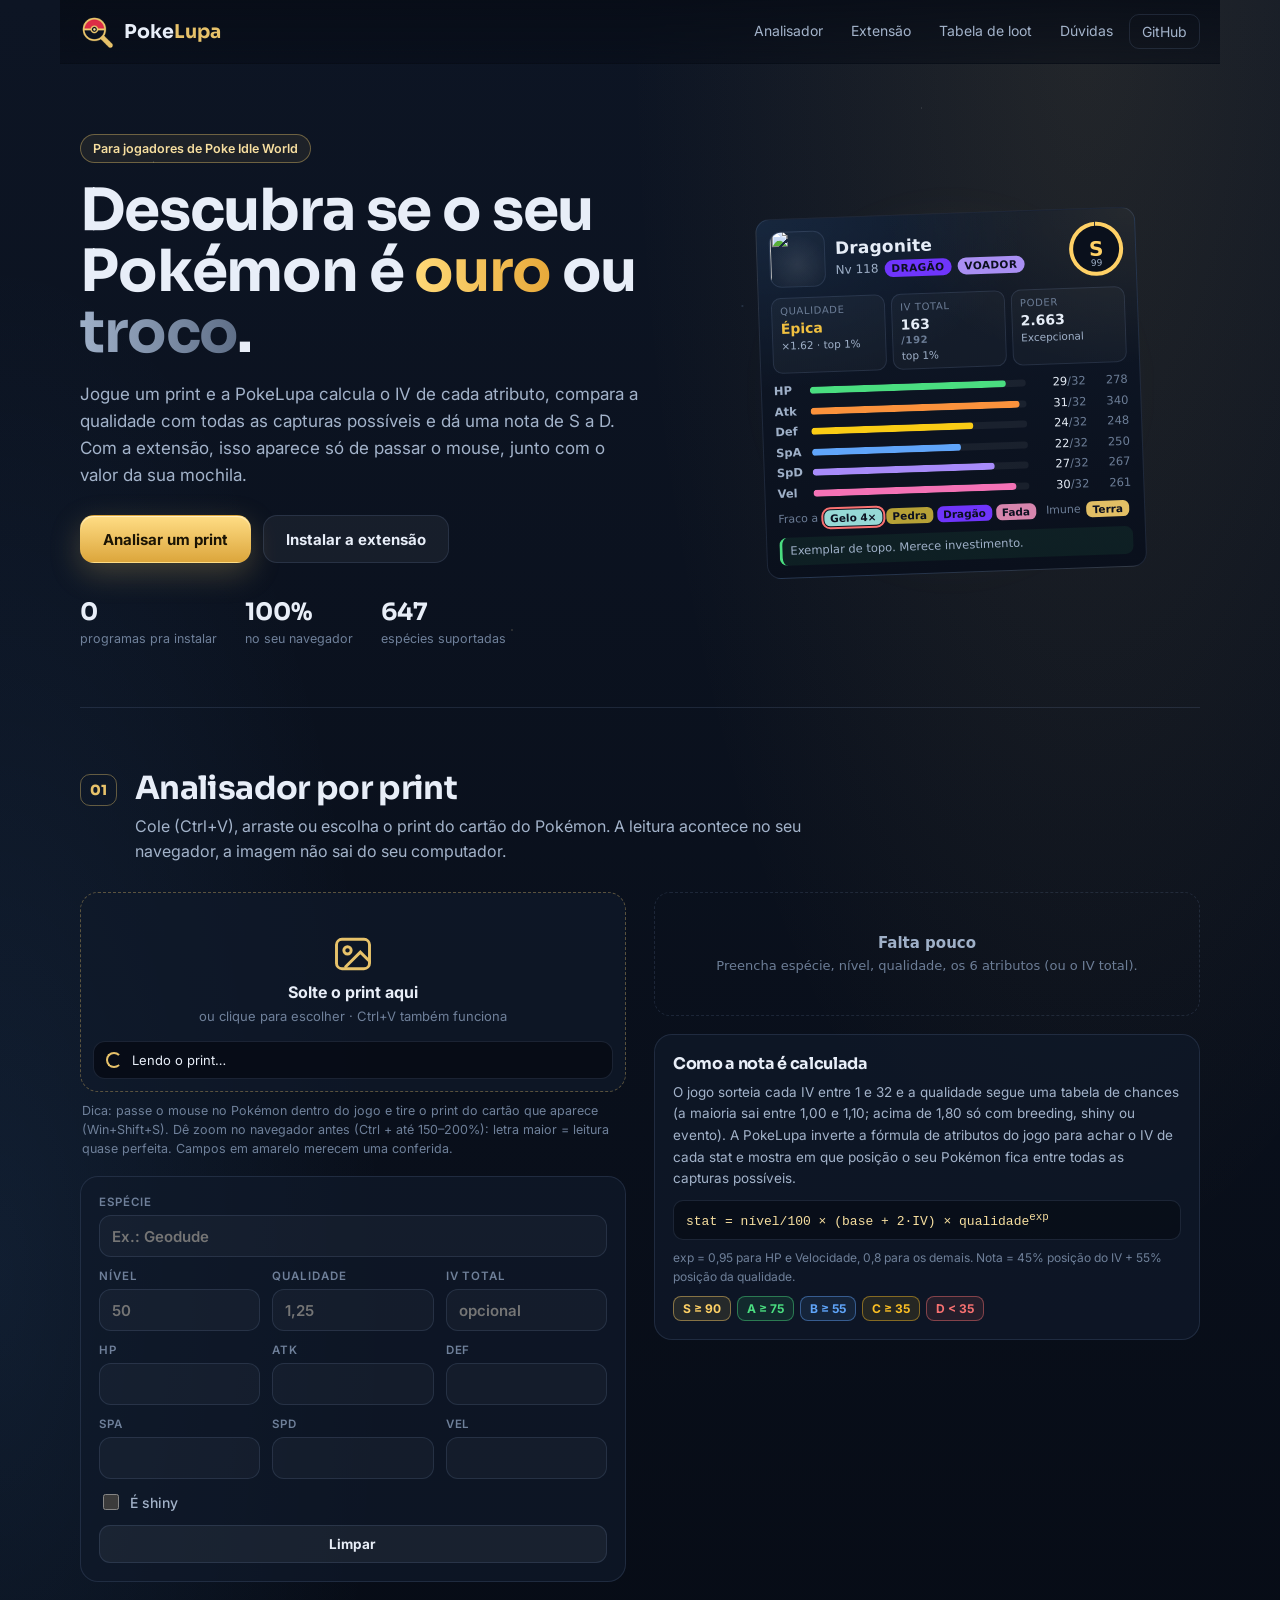
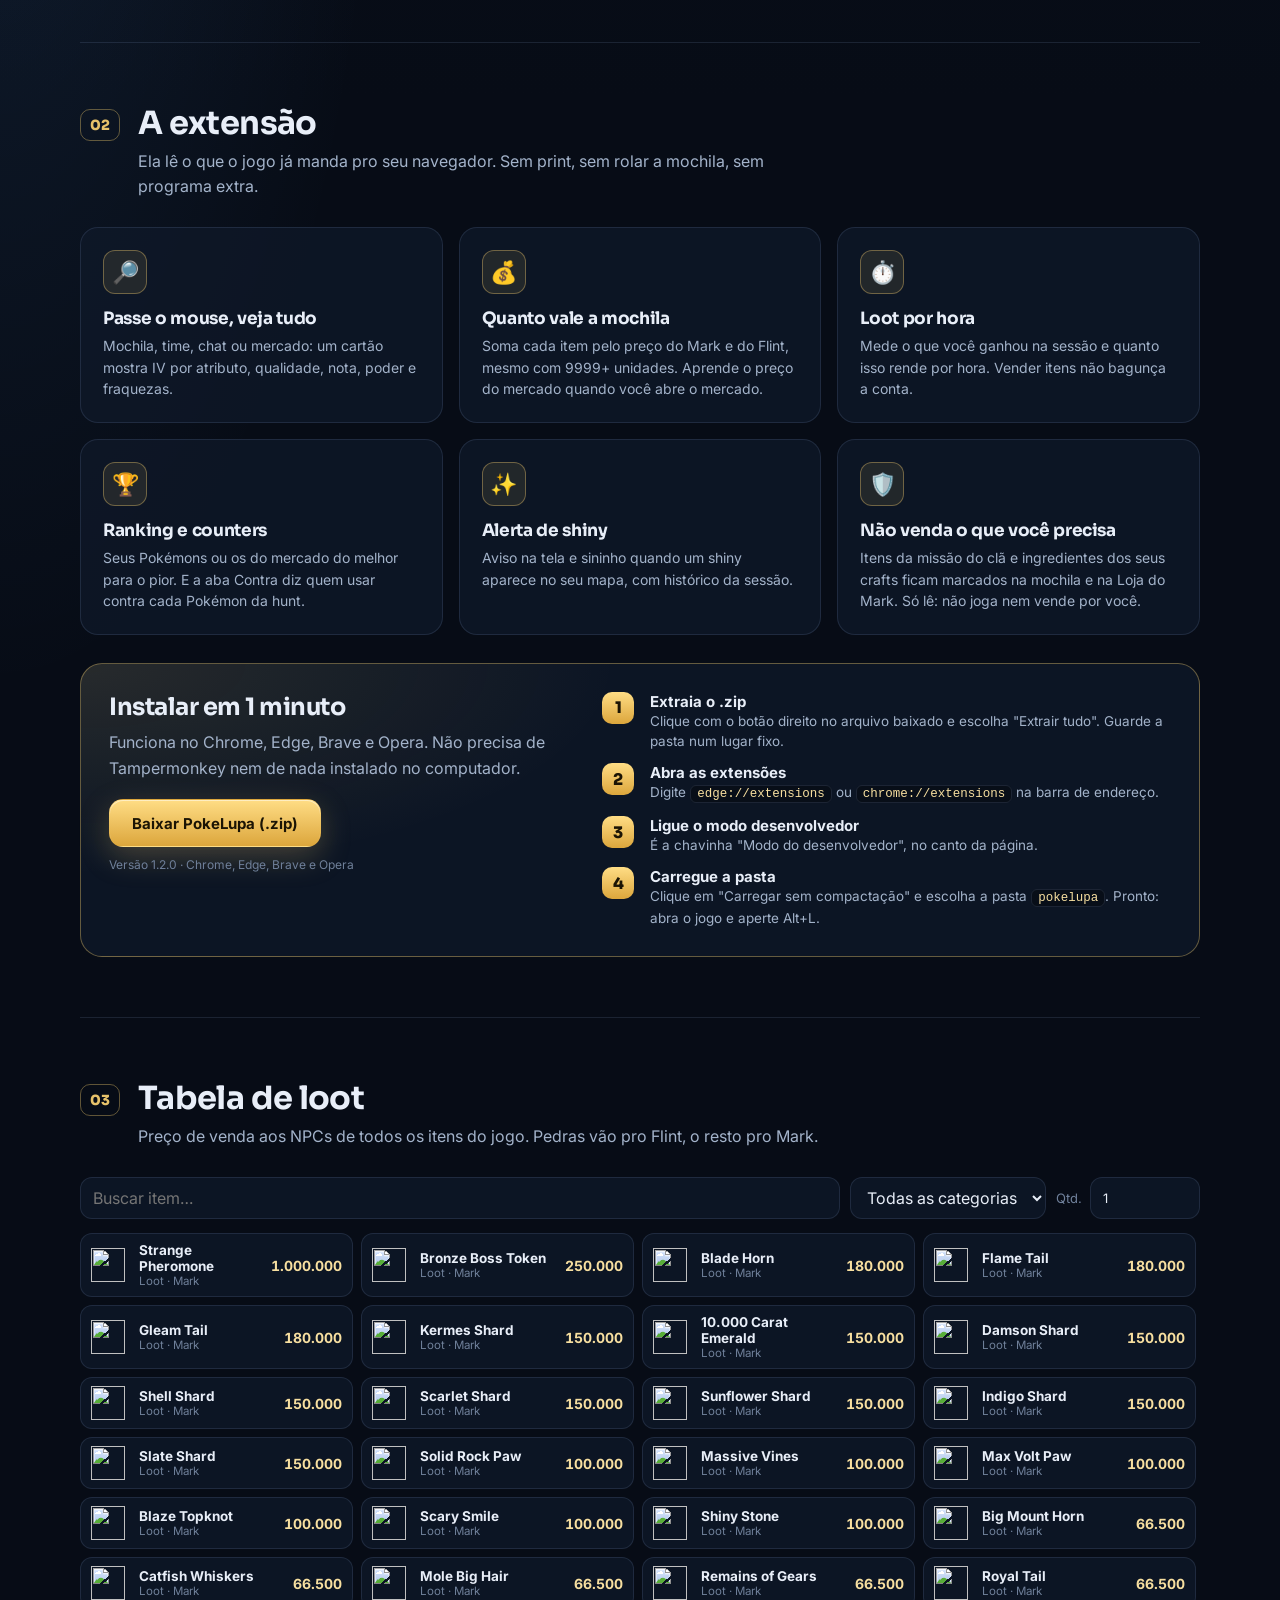
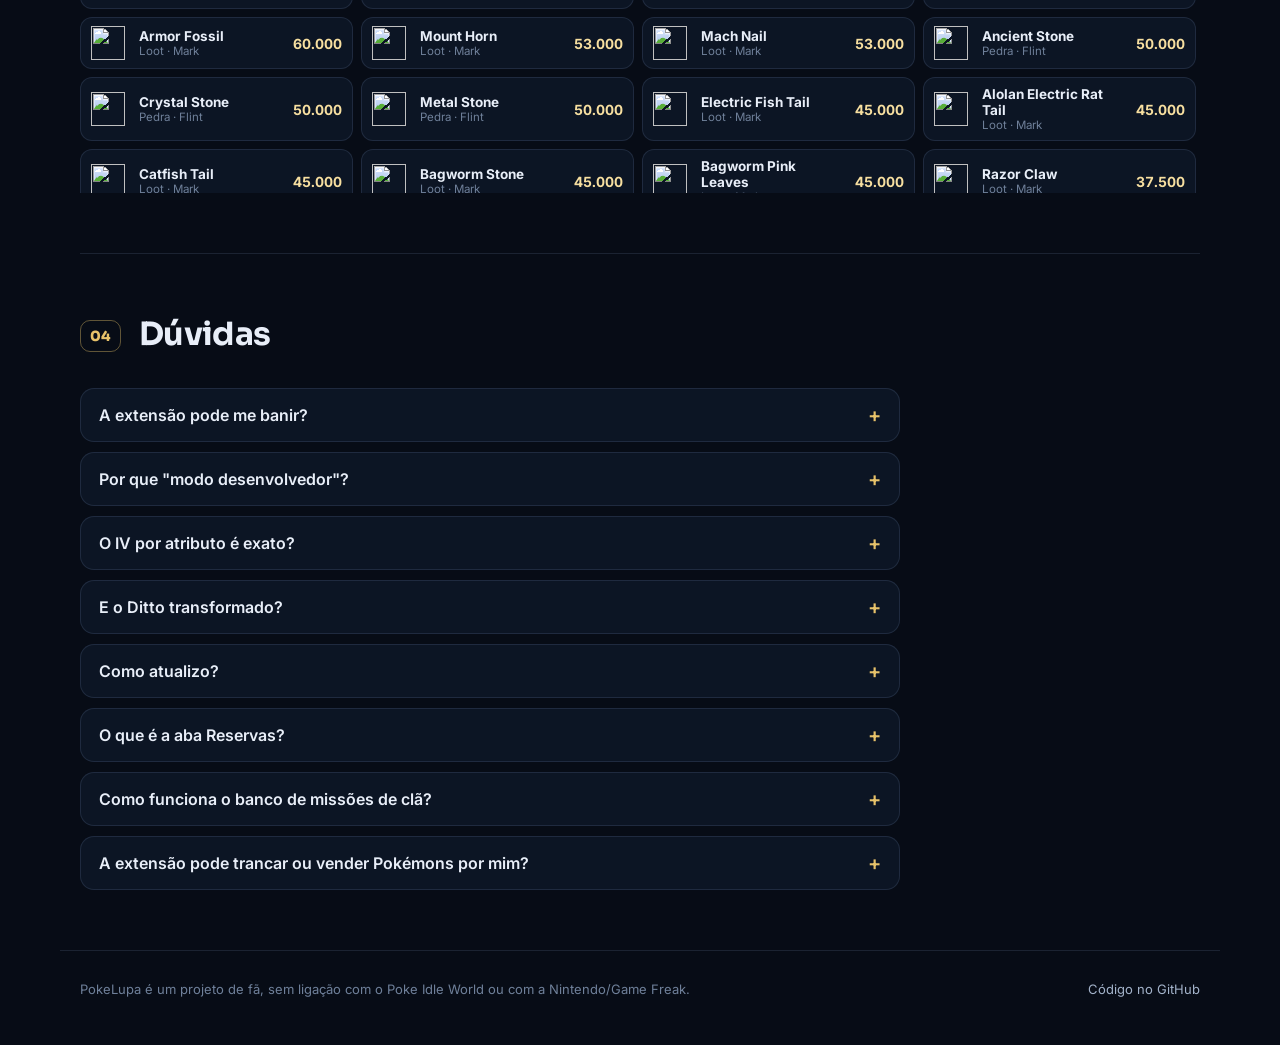
==== index.html @ 34082224 "Aba Contra, ranking com mercado, bloqueio de venda e banco colaborativo de missões de clã Co-Authore" ====
<!doctype html>
<html lang="pt-BR">
<head>
  <meta charset="utf-8">
  <meta name="viewport" content="width=device-width, initial-scale=1">
  <title>PokeLupa — Analisador de IV para Poke Idle World</title>
  <meta name="description" content="Jogue o print do seu Pokémon e descubra IV por atributo, qualidade e nota. Extensão gratuita para ver tudo passando o mouse e saber quanto vale sua mochila.">
  <meta name="theme-color" content="#0a101c">
  <link rel="icon" href="extensao/icones/icone32.png">
  <link rel="preconnect" href="https://fonts.googleapis.com">
  <link rel="preconnect" href="https://fonts.gstatic.com" crossorigin>
  <link href="https://fonts.googleapis.com/css2?family=Sora:wght@500;600;700;800&family=Inter:wght@400;500;600;700&display=swap" rel="stylesheet">
  <link rel="stylesheet" href="site/estilo.css">
</head>
<body>
  <div class="fundo-estrelas" aria-hidden="true"></div>

  <header class="topo">
    <a class="marca" href="#inicio">
      <img src="extensao/icones/icone48.png" alt="">
      <span>Poke<b>Lupa</b></span>
    </a>
    <nav>
      <a href="#analisador">Analisador</a>
      <a href="#extensao">Extensão</a>
      <a href="#loot">Tabela de loot</a>
      <a href="#duvidas">Dúvidas</a>
      <a class="github" data-link="repositorio" href="#" target="_blank" rel="noopener">GitHub</a>
    </nav>
  </header>

  <main id="inicio">
    <section class="heroi">
      <div class="heroi-texto">
        <span class="selinho">Para jogadores de Poke Idle World</span>
        <h1>Descubra se o seu Pokémon é <em>ouro</em> ou <em class="frio">troco</em>.</h1>
        <p>Jogue um print e a PokeLupa calcula o IV de cada atributo, compara a qualidade com todas as capturas possíveis e dá uma nota de S a D. Com a extensão, isso aparece só de passar o mouse, junto com o valor da sua mochila.</p>
        <div class="heroi-botoes">
          <a class="botao ouro" href="#analisador">Analisar um print</a>
          <a class="botao vidro" href="#extensao">Instalar a extensão</a>
        </div>
        <ul class="heroi-numeros">
          <li><b>0</b><span>programas pra instalar</span></li>
          <li><b>100%</b><span>no seu navegador</span></li>
          <li><b>647</b><span>espécies suportadas</span></li>
        </ul>
      </div>
      <div class="heroi-cartao">
        <div class="brilho-cartao" aria-hidden="true"></div>
        <div id="cartaoExemplo" class="hospede-cartao"></div>
      </div>
    </section>

    <section id="analisador" class="bloco">
      <div class="bloco-titulo">
        <span class="numero">01</span>
        <div>
          <h2>Analisador por print</h2>
          <p>Cole (Ctrl+V), arraste ou escolha o print do cartão do Pokémon. A leitura acontece no seu navegador, a imagem não sai do seu computador.</p>
        </div>
      </div>

      <div class="analisador">
        <div class="coluna">
          <label class="soltar" id="areaSoltar" tabindex="0">
            <input type="file" id="arquivoPrint" accept="image/*" hidden>
            <div class="soltar-vazio" id="soltarVazio">
              <svg viewBox="0 0 24 24" fill="none" stroke="currentColor" stroke-width="1.6" stroke-linecap="round"><rect x="3" y="4" width="18" height="16" rx="3"/><circle cx="9" cy="10" r="2"/><path d="m21 16-5-5-8 8"/></svg>
              <b>Solte o print aqui</b>
              <span>ou clique para escolher · Ctrl+V também funciona</span>
            </div>
            <img id="previaPrint" alt="" hidden>
            <div class="leitura" id="leitura" hidden><i></i><span>Lendo o print…</span></div>
          </label>
          <p class="dica-print">Dica: passe o mouse no Pokémon dentro do jogo e tire o print do cartão que aparece (Win+Shift+S). Dê zoom no navegador antes (Ctrl + até 150–200%): letra maior = leitura quase perfeita. Campos em amarelo merecem uma conferida.</p>

          <form class="formulario" id="formulario" autocomplete="off">
            <label class="largo">Espécie
              <input list="listaEspecies" name="especie" placeholder="Ex.: Geodude">
              <datalist id="listaEspecies"></datalist>
            </label>
            <label>Nível<input type="number" name="nivel" min="1" placeholder="50"></label>
            <label>Qualidade<input type="text" inputmode="decimal" name="qualidade" placeholder="1,25"></label>
            <label>IV total<input type="number" name="ivTotal" min="6" max="192" placeholder="opcional"></label>
            <label>HP<input type="number" name="hp" min="1"></label>
            <label>Atk<input type="number" name="atk" min="1"></label>
            <label>Def<input type="number" name="def" min="1"></label>
            <label>SpA<input type="number" name="spAtk" min="1"></label>
            <label>SpD<input type="number" name="spDef" min="1"></label>
            <label>Vel<input type="number" name="speed" min="1"></label>
            <label class="caixa largo"><input type="checkbox" name="shiny"> É shiny</label>
            <button type="button" class="botao vidro pequeno largo" id="limparFormulario">Limpar</button>
          </form>
        </div>

        <div class="coluna resultado">
          <div id="cartaoResultado" class="hospede-cartao"></div>
          <div class="explicacao">
            <h3>Como a nota é calculada</h3>
            <p>O jogo sorteia cada IV entre 1 e 32 e a qualidade segue uma tabela de chances (a maioria sai entre 1,00 e 1,10; acima de 1,80 só com breeding, shiny ou evento). A PokeLupa inverte a fórmula de atributos do jogo para achar o IV de cada stat e mostra em que posição o seu Pokémon fica entre todas as capturas possíveis.</p>
            <code>stat = nível/100 × (base + 2·IV) × qualidade<sup>exp</sup></code>
            <p class="miudo">exp = 0,95 para HP e Velocidade, 0,8 para os demais. Nota = 45% posição do IV + 55% posição da qualidade.</p>
            <div class="escala">
              <span style="--c:#ffd166">S ≥ 90</span>
              <span style="--c:#4ade80">A ≥ 75</span>
              <span style="--c:#60a5fa">B ≥ 55</span>
              <span style="--c:#fbbf24">C ≥ 35</span>
              <span style="--c:#f87171">D &lt; 35</span>
            </div>
          </div>
        </div>
      </div>
    </section>

    <section id="extensao" class="bloco">
      <div class="bloco-titulo">
        <span class="numero">02</span>
        <div>
          <h2>A extensão</h2>
          <p>Ela lê o que o jogo já manda pro seu navegador. Sem print, sem rolar a mochila, sem programa extra.</p>
        </div>
      </div>

      <div class="recursos">
        <article>
          <div class="icone-recurso">🔎</div>
          <h3>Passe o mouse, veja tudo</h3>
          <p>Mochila, time, chat ou mercado: um cartão mostra IV por atributo, qualidade, nota, poder e fraquezas.</p>
        </article>
        <article>
          <div class="icone-recurso">💰</div>
          <h3>Quanto vale a mochila</h3>
          <p>Soma cada item pelo preço do Mark e do Flint, mesmo com 9999+ unidades. Aprende o preço do mercado quando você abre o mercado.</p>
        </article>
        <article>
          <div class="icone-recurso">⏱️</div>
          <h3>Loot por hora</h3>
          <p>Mede o que você ganhou na sessão e quanto isso rende por hora. Vender itens não bagunça a conta.</p>
        </article>
        <article>
          <div class="icone-recurso">🏆</div>
          <h3>Ranking e counters</h3>
          <p>Seus Pokémons ou os do mercado do melhor para o pior. E a aba Contra diz quem usar contra cada Pokémon da hunt.</p>
        </article>
        <article>
          <div class="icone-recurso">✨</div>
          <h3>Alerta de shiny</h3>
          <p>Aviso na tela e sininho quando um shiny aparece no seu mapa, com histórico da sessão.</p>
        </article>
        <article>
          <div class="icone-recurso">🛡️</div>
          <h3>Não venda o que você precisa</h3>
          <p>Itens da missão do clã e ingredientes dos seus crafts ficam marcados na mochila e na Loja do Mark. Só lê: não joga nem vende por você.</p>
        </article>
      </div>

      <div class="instalar">
        <div class="instalar-texto">
          <h3>Instalar em 1 minuto</h3>
          <p>Funciona no Chrome, Edge, Brave e Opera. Não precisa de Tampermonkey nem de nada instalado no computador.</p>
          <a class="botao ouro" data-link="download" href="#">Baixar PokeLupa (.zip)</a>
          <span class="miudo" id="versaoDownload"></span>
        </div>
        <ol class="passos">
          <li><b>Extraia o .zip</b><span>Clique com o botão direito no arquivo baixado e escolha "Extrair tudo". Guarde a pasta num lugar fixo.</span></li>
          <li><b>Abra as extensões</b><span>Digite <code>edge://extensions</code> ou <code>chrome://extensions</code> na barra de endereço.</span></li>
          <li><b>Ligue o modo desenvolvedor</b><span>É a chavinha "Modo do desenvolvedor", no canto da página.</span></li>
          <li><b>Carregue a pasta</b><span>Clique em "Carregar sem compactação" e escolha a pasta <code>pokelupa</code>. Pronto: abra o jogo e aperte Alt+L.</span></li>
        </ol>
      </div>
    </section>

    <section id="loot" class="bloco">
      <div class="bloco-titulo">
        <span class="numero">03</span>
        <div>
          <h2>Tabela de loot</h2>
          <p>Preço de venda aos NPCs de todos os itens do jogo. Pedras vão pro Flint, o resto pro Mark.</p>
        </div>
      </div>
      <div class="tabela-ferramentas">
        <input id="buscaLoot" placeholder="Buscar item…">
        <select id="categoriaLoot"></select>
        <label class="calculadora">Qtd.<input id="qtdLoot" type="number" min="1" value="1"></label>
      </div>
      <div class="tabela" id="tabelaLoot"></div>
    </section>

    <section id="duvidas" class="bloco">
      <div class="bloco-titulo">
        <span class="numero">04</span>
        <div><h2>Dúvidas</h2></div>
      </div>
      <div class="duvidas">
        <details><summary>A extensão pode me banir?</summary><p>Ela não automatiza nada: não clica, não caça e não vende por você. Só lê os dados que o jogo já mostra e desenha por cima. Mesmo assim, use por sua conta, como qualquer ferramenta de terceiros.</p></details>
        <details><summary>Por que "modo desenvolvedor"?</summary><p>Porque a extensão ainda não está na loja do Chrome/Edge. O modo desenvolvedor só permite carregar uma pasta que você baixou. O código está no GitHub para qualquer um conferir.</p></details>
        <details><summary>O IV por atributo é exato?</summary><p>A partir do nível ~50 quase sempre sai exato. Em níveis baixos os atributos são pequenos e vários IVs dão o mesmo número, então a PokeLupa mostra a faixa possível. O IV total que o jogo informa é usado para apertar essa faixa.</p></details>
        <details><summary>E o Ditto transformado?</summary><p>Os atributos dele não seguem a espécie base, então só o IV total e a qualidade entram na nota.</p></details>
        <details id="atualizar"><summary>Como atualizo?</summary><p>Quando sai versão nova, a PokeLupa avisa no painel e no ícone. A partir da 1.1: dê dois cliques no <code>atualizar.bat</code> que fica dentro da pasta da extensão e depois clique em <b>Aplicar atualização</b> no ícone da PokeLupa. A aba do jogo recarrega sozinha. Se você ainda está na 1.0, baixe o .zip novo uma vez e substitua os arquivos da pasta.</p></details>
        <details><summary>O que é a aba Reservas?</summary><p>Ela junta os itens que você não deve vender: os da missão de clã, os ingredientes das berries que você crafta e os itens que você marcou com 🔒. Esses itens saem do valor da mochila e aparecem com um aviso dourado na Loja do Mark. Itens com 🔒 nem deixam ser marcados para venda, e se você tentar vender algo reservado a PokeLupa pede confirmação antes.</p></details>
        <details><summary>Como funciona o banco de missões de clã?</summary><p>O jogo só mostra a missão do seu próximo rank. Quando a sua ainda não está no banco, a aba Reservas mostra o botão "Enviar missão": ele abre uma página do GitHub já preenchida (só a missão, nada da sua conta). Um robô confere e adiciona, e em alguns minutos todo mundo vê os itens daquele rank.</p></details>
        <details><summary>A extensão pode trancar ou vender Pokémons por mim?</summary><p>Não, de propósito. Ela só lê e mostra. Trancar, vender e entregar são ações da sua conta e continuam sendo feitas por você no jogo. Na Loja do Mark ela mostra a nota de cada Pokémon ao lado do nome para ajudar a decidir.</p></details>
      </div>
    </section>
  </main>

  <footer class="rodape">
    <span>PokeLupa é um projeto de fã, sem ligação com o Poke Idle World ou com a Nintendo/Game Freak.</span>
    <a data-link="repositorio" href="#" target="_blank" rel="noopener">Código no GitHub</a>
  </footer>

  <script src="extensao/nucleo/formulas.js"></script>
  <script src="extensao/nucleo/cartao.js"></script>
  <script src="extensao/conteudo/estilos.js"></script>
  <script src="site/app.js"></script>
</body>
</html>
---- site/estilo.css ----
:root {
  --fundo: #070c16;
  --fundo-2: #0d1524;
  --painel: rgba(16, 25, 42, 0.72);
  --borda: rgba(148, 176, 222, 0.14);
  --borda-forte: rgba(231, 194, 106, 0.4);
  --texto: #e8eef8;
  --texto-2: #a3b3ca;
  --texto-3: #6f809a;
  --ouro: #e7c26a;
  --ouro-2: #f7dfa0;
  --azul: #5aa9ff;
  --largura: 1160px;
  color-scheme: dark;
}

* { box-sizing: border-box; }

html { scroll-behavior: smooth; }

body {
  margin: 0;
  font-family: Inter, "Segoe UI", system-ui, sans-serif;
  color: var(--texto);
  background:
    radial-gradient(60% 50% at 85% 0%, rgba(231, 194, 106, 0.10), transparent 60%),
    radial-gradient(50% 40% at 0% 30%, rgba(90, 169, 255, 0.10), transparent 60%),
    linear-gradient(180deg, var(--fundo-2), var(--fundo) 40%);
  min-height: 100vh;
  overflow-x: hidden;
}

.fundo-estrelas {
  position: fixed; inset: 0; pointer-events: none; z-index: -1; opacity: .5;
  background-image:
    radial-gradient(1px 1px at 12% 18%, #fff8, transparent),
    radial-gradient(1px 1px at 72% 12%, #fff6, transparent),
    radial-gradient(1.5px 1.5px at 40% 70%, #ffe7a880, transparent),
    radial-gradient(1px 1px at 88% 58%, #fff5, transparent),
    radial-gradient(1px 1px at 22% 88%, #fff4, transparent),
    radial-gradient(1.5px 1.5px at 58% 34%, #9cc8ff70, transparent);
}

a { color: inherit; }
h1, h2, h3 { font-family: Sora, Inter, sans-serif; letter-spacing: -.02em; }

.topo {
  position: sticky; top: 0; z-index: 10;
  display: flex; align-items: center; justify-content: space-between; gap: 16px;
  max-width: var(--largura); margin: 0 auto; padding: 14px 20px;
  backdrop-filter: blur(14px);
  background: linear-gradient(180deg, rgba(7, 12, 22, .85), rgba(7, 12, 22, .55));
  border-bottom: 1px solid transparent;
}
.marca { display: flex; align-items: center; gap: 10px; text-decoration: none; font-family: Sora, sans-serif; font-weight: 700; font-size: 19px; }
.marca img { width: 34px; height: 34px; }
.marca b { color: var(--ouro); }
.topo nav { display: flex; gap: 4px; flex-wrap: wrap; }
.topo nav a { text-decoration: none; color: var(--texto-2); font-size: 14px; padding: 8px 12px; border-radius: 10px; transition: all .15s; }
.topo nav a:hover { color: var(--texto); background: rgba(255, 255, 255, .05); }
.topo nav a.github { border: 1px solid var(--borda); }

main { max-width: var(--largura); margin: 0 auto; padding: 0 20px; }

.heroi { display: grid; grid-template-columns: 1.15fr 1fr; gap: 48px; align-items: center; padding: 70px 0 60px; }
.selinho { display: inline-block; font-size: 12.5px; font-weight: 600; color: var(--ouro-2); padding: 6px 12px; border-radius: 999px; border: 1px solid var(--borda-forte); background: rgba(231, 194, 106, .08); }
.heroi h1 { font-size: clamp(36px, 5vw, 58px); line-height: 1.05; margin: 18px 0 16px; }
.heroi h1 em { font-style: normal; background: linear-gradient(90deg, #ffd978, #e7a93a); -webkit-background-clip: text; background-clip: text; color: transparent; }
.heroi h1 em.frio { background: linear-gradient(90deg, #9fb0c8, #5f6f88); -webkit-background-clip: text; background-clip: text; }
.heroi p { color: var(--texto-2); font-size: 17px; line-height: 1.6; max-width: 560px; }
.heroi-botoes { display: flex; gap: 12px; flex-wrap: wrap; margin-top: 26px; }
.heroi-numeros { display: flex; gap: 28px; list-style: none; padding: 0; margin: 34px 0 0; }
.heroi-numeros b { display: block; font-family: Sora, sans-serif; font-size: 24px; color: var(--texto); }
.heroi-numeros span { font-size: 12.5px; color: var(--texto-3); }

.heroi-cartao { position: relative; display: grid; place-items: center; }
.heroi-cartao .hospede-cartao { width: 100%; max-width: 380px; transform: rotate(-2deg); transition: transform .4s cubic-bezier(.2, .8, .2, 1); }
.heroi-cartao:hover .hospede-cartao { transform: rotate(0) translateY(-4px); }
.brilho-cartao { position: absolute; width: 80%; aspect-ratio: 1; border-radius: 50%; background: radial-gradient(circle, rgba(231, 194, 106, .28), transparent 65%); filter: blur(20px); }

.botao {
  display: inline-flex; align-items: center; justify-content: center; gap: 8px;
  height: 48px; padding: 0 22px; border-radius: 14px; font-weight: 700; font-size: 15px;
  text-decoration: none; cursor: pointer; border: 1px solid transparent; font-family: inherit;
  transition: transform .15s, filter .15s, background .15s;
}
.botao:hover { transform: translateY(-1px); filter: brightness(1.08); }
.botao.ouro { color: #1b1404; background: linear-gradient(180deg, #ffdd85, #dca63c); box-shadow: 0 10px 30px rgba(231, 194, 106, .25), inset 0 1px 0 rgba(255, 255, 255, .5); }
.botao.vidro { color: var(--texto); background: rgba(255, 255, 255, .05); border-color: var(--borda); }
.botao.pequeno { height: 38px; font-size: 13.5px; padding: 0 14px; border-radius: 11px; }

.bloco { padding: 60px 0; border-top: 1px solid var(--borda); }
.bloco-titulo { display: flex; gap: 18px; align-items: flex-start; margin-bottom: 28px; }
.bloco-titulo .numero { font-family: Sora, sans-serif; font-weight: 800; font-size: 14px; color: var(--ouro); border: 1px solid var(--borda-forte); border-radius: 10px; padding: 6px 9px; margin-top: 6px; }
.bloco-titulo h2 { font-size: 32px; margin: 0 0 6px; }
.bloco-titulo p { margin: 0; color: var(--texto-2); max-width: 680px; line-height: 1.55; }

.analisador { display: grid; grid-template-columns: 1fr 1fr; gap: 28px; align-items: start; }
.coluna { min-width: 0; }

.soltar {
  position: relative; display: grid; place-items: center; min-height: 200px; border-radius: 18px; cursor: pointer;
  border: 1.5px dashed rgba(231, 194, 106, .35); background: var(--painel); overflow: hidden; transition: all .2s; outline: none;
}
.soltar:hover, .soltar:focus-visible, .soltar.arrastando { border-color: var(--ouro); background: rgba(231, 194, 106, .06); }
.soltar-vazio { display: grid; justify-items: center; gap: 6px; color: var(--texto-2); text-align: center; padding: 24px; }
.soltar-vazio svg { width: 44px; height: 44px; color: var(--ouro); }
.soltar-vazio b { color: var(--texto); font-size: 16px; }
.soltar-vazio span { font-size: 13px; color: var(--texto-3); }
#previaPrint { max-width: 100%; max-height: 320px; display: block; }
.leitura { position: absolute; inset: auto 12px 12px 12px; padding: 10px 12px; border-radius: 12px; background: rgba(7, 12, 22, .88); border: 1px solid var(--borda); display: flex; align-items: center; gap: 10px; font-size: 13px; }
.leitura i { width: 16px; height: 16px; border-radius: 50%; border: 2px solid var(--ouro); border-right-color: transparent; animation: girar .8s linear infinite; flex: 0 0 16px; }
.leitura.pronta i { animation: none; border-color: #4ade80; background: #4ade80; }
.leitura.erro i { animation: none; border-color: #f87171; background: #f87171; }
@keyframes girar { to { transform: rotate(360deg); } }
.dica-print { font-size: 12.5px; color: var(--texto-3); margin: 10px 2px 18px; line-height: 1.5; }

.formulario { display: grid; grid-template-columns: repeat(3, 1fr); gap: 12px; padding: 18px; border-radius: 18px; border: 1px solid var(--borda); background: var(--painel); }
.formulario label { display: grid; gap: 6px; font-size: 11.5px; font-weight: 600; text-transform: uppercase; letter-spacing: .08em; color: var(--texto-3); }
.formulario .largo { grid-column: 1 / -1; }
.formulario input[type="number"], .formulario input[type="text"], .formulario input:not([type]) {
  height: 42px; border-radius: 12px; border: 1px solid var(--borda); background: rgba(255, 255, 255, .03);
  color: var(--texto); padding: 0 12px; font: inherit; font-size: 15px; text-transform: none; letter-spacing: 0; outline: none; width: 100%;
}
.formulario input:focus { border-color: var(--borda-forte); background: rgba(231, 194, 106, .04); }
.formulario input.lido { border-color: rgba(74, 222, 128, .5); }
.formulario input.duvida { border-color: #fbbf24; box-shadow: 0 0 0 3px rgba(251, 191, 36, .15); }
.formulario .caixa { display: flex; align-items: center; gap: 8px; text-transform: none; letter-spacing: 0; font-size: 14px; color: var(--texto-2); font-weight: 500; }
.formulario .caixa input { accent-color: var(--ouro); width: 16px; height: 16px; }

.resultado { position: sticky; top: 84px; display: grid; gap: 18px; }
.hospede-cartao { min-height: 120px; }
.explicacao { padding: 18px; border-radius: 18px; border: 1px solid var(--borda); background: var(--painel); }
.explicacao h3 { margin: 0 0 8px; font-size: 16px; }
.explicacao p { color: var(--texto-2); font-size: 13.5px; line-height: 1.6; margin: 0 0 10px; }
.explicacao code { display: block; padding: 10px 12px; border-radius: 10px; background: rgba(0, 0, 0, .3); border: 1px solid var(--borda); color: var(--ouro-2); font-size: 13px; margin-bottom: 8px; }
.miudo { font-size: 12px !important; color: var(--texto-3) !important; }
.escala { display: flex; gap: 6px; flex-wrap: wrap; }
.escala span { font-size: 12px; font-weight: 700; padding: 4px 9px; border-radius: 8px; color: var(--c); border: 1px solid color-mix(in srgb, var(--c) 45%, transparent); background: color-mix(in srgb, var(--c) 10%, transparent); }

.recursos { display: grid; grid-template-columns: repeat(3, 1fr); gap: 16px; }
.recursos article { padding: 22px; border-radius: 18px; border: 1px solid var(--borda); background: var(--painel); transition: border-color .2s, transform .2s; }
.recursos article:hover { border-color: var(--borda-forte); transform: translateY(-2px); }
.icone-recurso { width: 44px; height: 44px; border-radius: 12px; display: grid; place-items: center; font-size: 22px; background: rgba(231, 194, 106, .1); border: 1px solid var(--borda-forte); }
.recursos h3 { font-size: 17px; margin: 14px 0 6px; }
.recursos p { margin: 0; color: var(--texto-2); font-size: 14px; line-height: 1.55; }

.instalar {
  margin-top: 28px; display: grid; grid-template-columns: .9fr 1.1fr; gap: 28px; padding: 28px; border-radius: 22px;
  border: 1px solid var(--borda-forte);
  background: radial-gradient(80% 120% at 0% 0%, rgba(231, 194, 106, .12), transparent 60%), var(--painel);
}
.instalar h3 { font-size: 24px; margin: 0 0 8px; }
.instalar-texto p { color: var(--texto-2); line-height: 1.6; margin: 0 0 18px; }
.instalar-texto .miudo { display: block; margin-top: 10px; }
.passos { list-style: none; counter-reset: passo; margin: 0; padding: 0; display: grid; gap: 12px; }
.passos li { counter-increment: passo; display: grid; grid-template-columns: 36px 1fr; column-gap: 12px; }
.passos li::before { content: counter(passo); grid-row: span 2; width: 32px; height: 32px; border-radius: 10px; display: grid; place-items: center; font-weight: 800; color: #1b1404; background: linear-gradient(180deg, #ffdd85, #dca63c); font-family: Sora, sans-serif; }
.passos b { font-size: 15px; }
.passos span { color: var(--texto-2); font-size: 13.5px; line-height: 1.5; }
.passos code, .bloco p code { background: rgba(0, 0, 0, .35); border: 1px solid var(--borda); padding: 1px 6px; border-radius: 6px; color: var(--ouro-2); font-size: 12.5px; }

.tabela-ferramentas { display: flex; gap: 10px; margin-bottom: 14px; flex-wrap: wrap; }
.tabela-ferramentas input, .tabela-ferramentas select { height: 42px; border-radius: 12px; border: 1px solid var(--borda); background: var(--painel); color: var(--texto); padding: 0 12px; font: inherit; outline: none; }
#buscaLoot { flex: 1; min-width: 200px; }
.calculadora { display: flex; align-items: center; gap: 8px; color: var(--texto-3); font-size: 13px; }
.calculadora input { width: 110px; }
.tabela { display: grid; grid-template-columns: repeat(auto-fill, minmax(250px, 1fr)); gap: 8px; max-height: 560px; overflow: auto; padding-right: 4px; }
.tabela::-webkit-scrollbar { width: 8px; }
.tabela::-webkit-scrollbar-thumb { background: #243450; border-radius: 8px; }
.linha-loot { display: grid; grid-template-columns: 38px 1fr auto; gap: 10px; align-items: center; padding: 8px 10px; border-radius: 12px; border: 1px solid var(--borda); background: var(--painel); }
.linha-loot img { width: 34px; height: 34px; object-fit: contain; image-rendering: pixelated; }
.linha-loot b { display: block; font-size: 13.5px; }
.linha-loot span { display: block; font-size: 11.5px; color: var(--texto-3); }
.linha-loot strong { font-variant-numeric: tabular-nums; color: var(--ouro-2); font-size: 14px; text-align: right; }

.duvidas { display: grid; gap: 10px; max-width: 820px; }
.duvidas details { border: 1px solid var(--borda); border-radius: 14px; background: var(--painel); padding: 0 18px; }
.duvidas summary { cursor: pointer; padding: 16px 0; font-weight: 600; list-style: none; display: flex; justify-content: space-between; }
.duvidas summary::after { content: "+"; color: var(--ouro); font-size: 20px; line-height: 1; }
.duvidas details[open] summary::after { content: "–"; }
.duvidas p { margin: 0 0 16px; color: var(--texto-2); line-height: 1.6; }

.rodape { max-width: var(--largura); margin: 0 auto; padding: 30px 20px 50px; display: flex; justify-content: space-between; gap: 16px; flex-wrap: wrap; color: var(--texto-3); font-size: 13px; border-top: 1px solid var(--borda); }
.rodape a { color: var(--texto-2); text-decoration: none; }
.rodape a:hover { color: var(--ouro); }

@media (max-width: 920px) {
  .heroi, .analisador, .instalar { grid-template-columns: 1fr; }
  .recursos { grid-template-columns: 1fr 1fr; }
  .resultado { position: static; }
  .heroi { padding-top: 40px; }
}

@media (max-width: 600px) {
  main { padding: 0 16px; }
  .topo { padding: 12px 16px; }
  .topo nav a:not(.github) { display: none; }
  .recursos { grid-template-columns: 1fr; }
  .formulario { grid-template-columns: repeat(2, 1fr); }
  .heroi-numeros { gap: 18px; }
  .bloco-titulo h2 { font-size: 26px; }
}
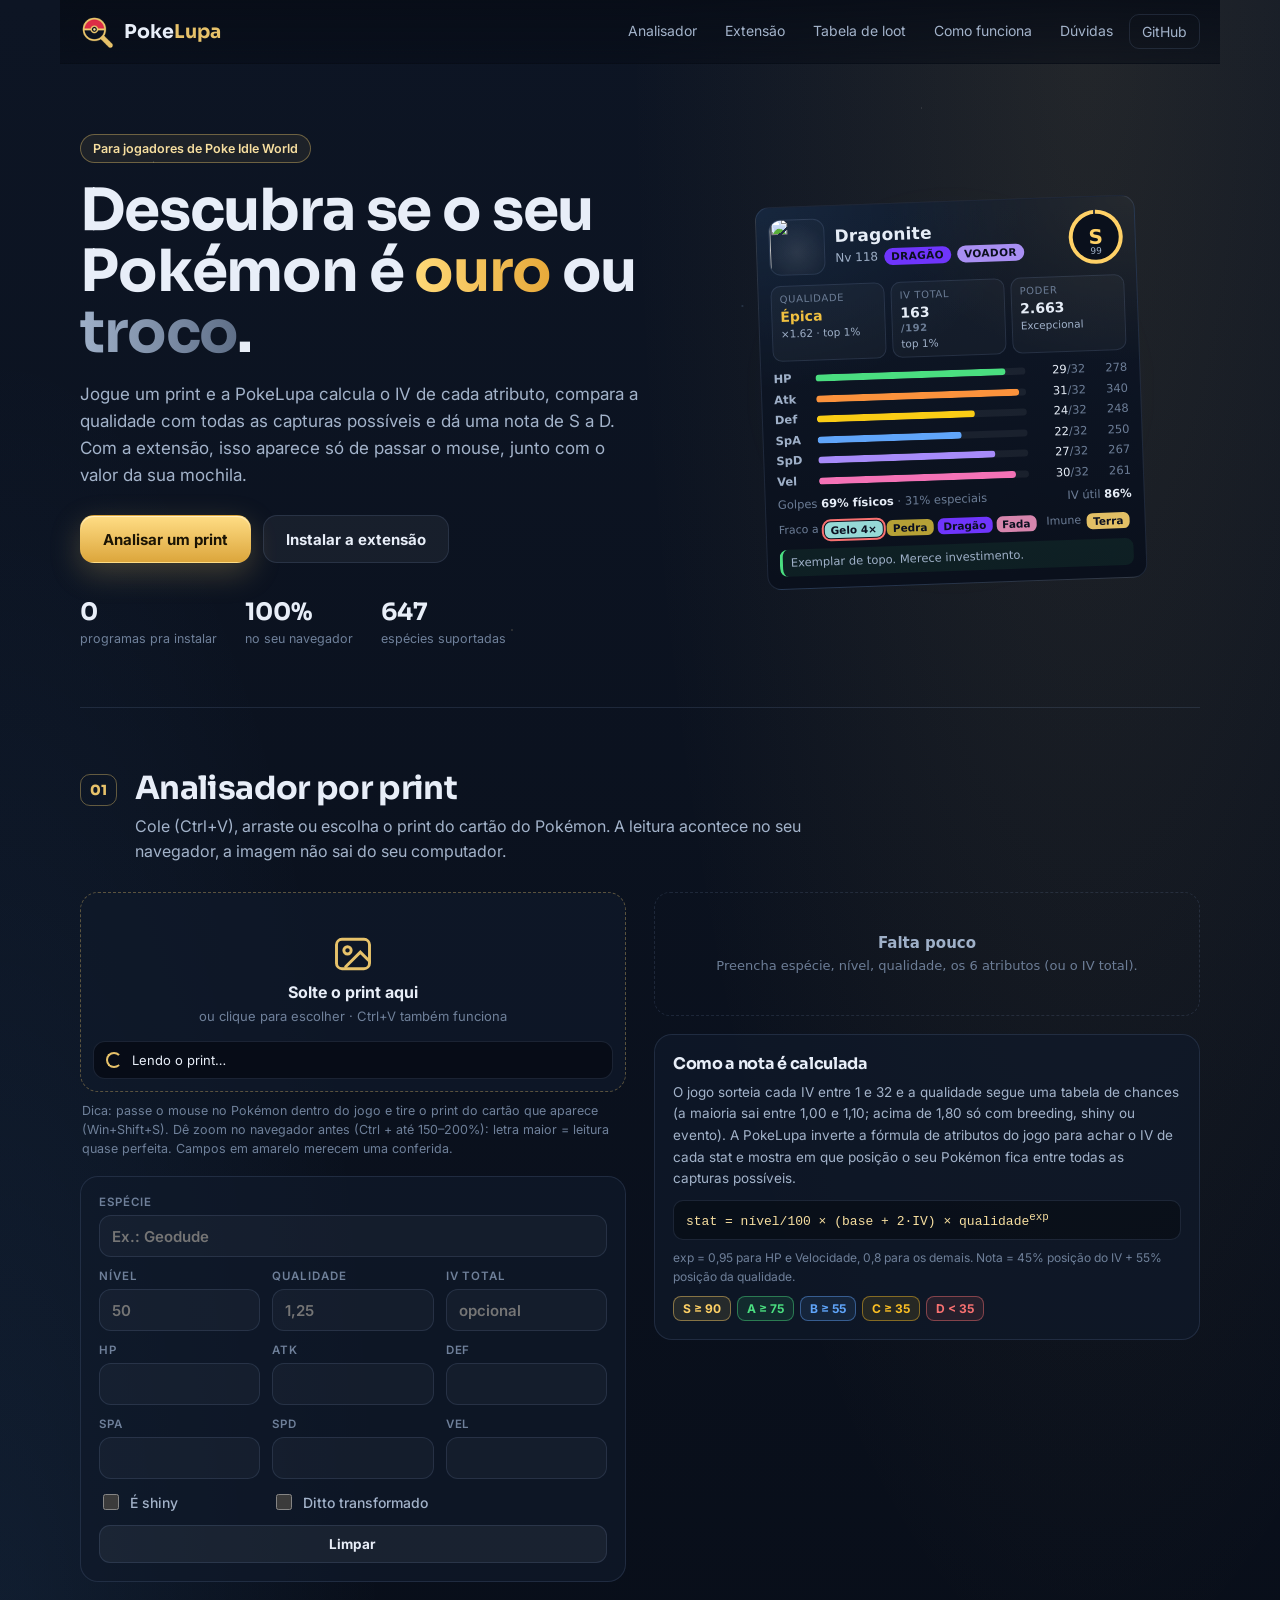
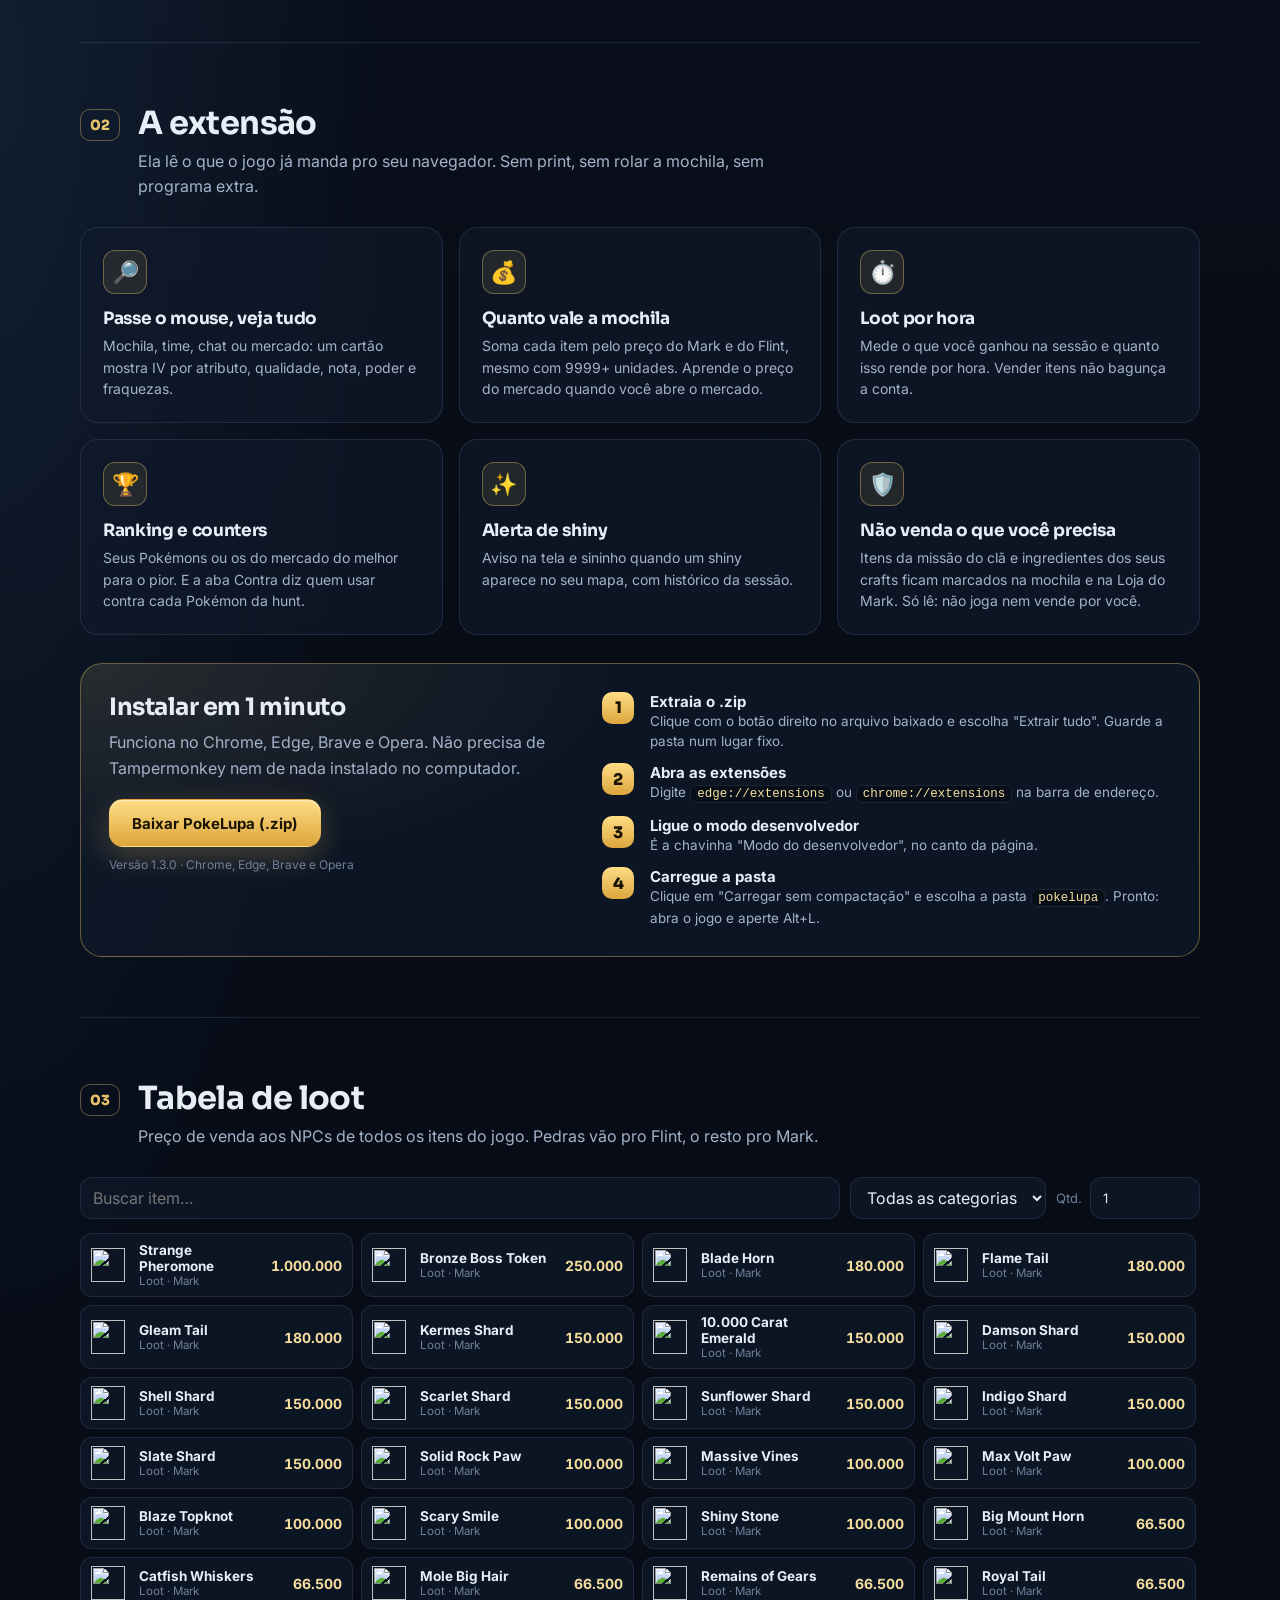
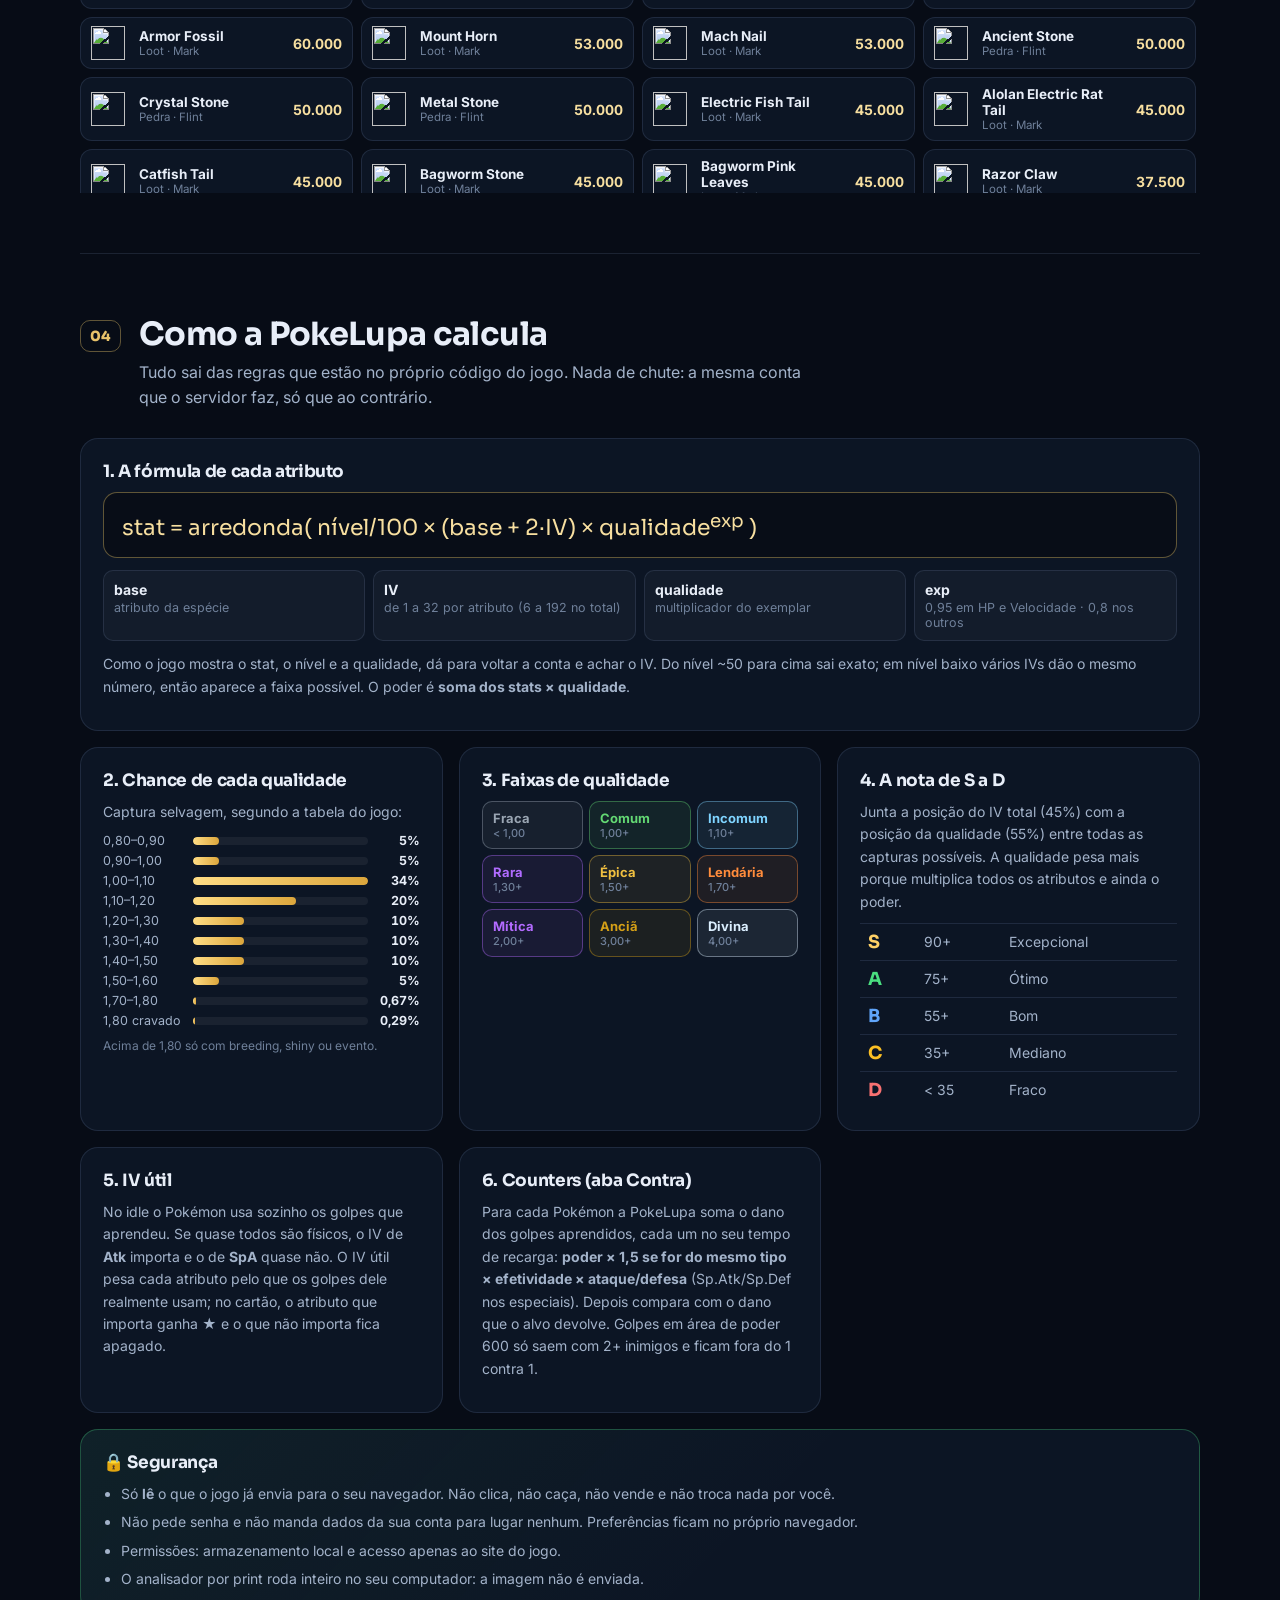
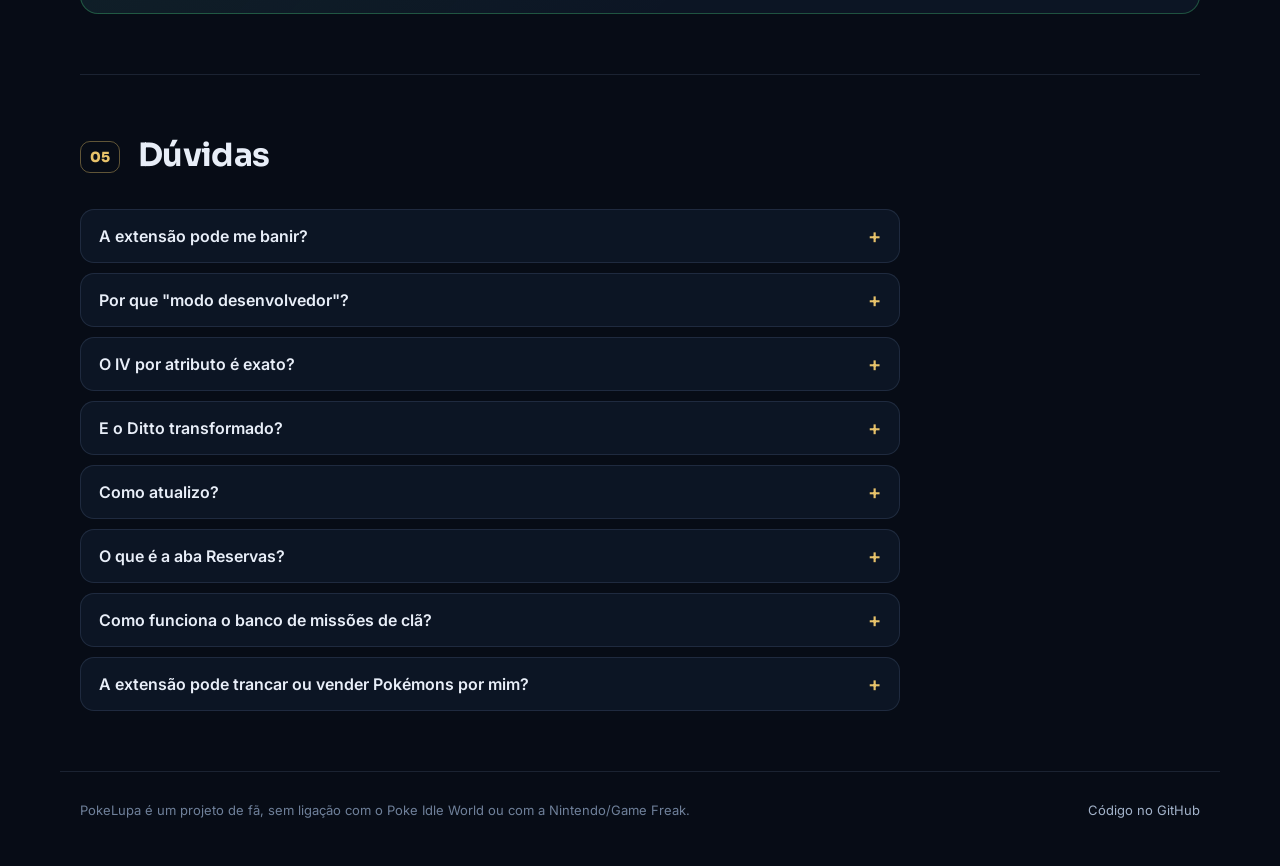
==== commit 9635a019: "IV por atributo no Ditto transformado, IV útil pelos golpes, leitura de print melhor e seção Como fu" ====
--- a/index.html
+++ b/index.html
@@ -24,6 +24,7 @@
       <a href="#analisador">Analisador</a>
       <a href="#extensao">Extensão</a>
       <a href="#loot">Tabela de loot</a>
+      <a href="#como-funciona">Como funciona</a>
       <a href="#duvidas">Dúvidas</a>
       <a class="github" data-link="repositorio" href="#" target="_blank" rel="noopener">GitHub</a>
     </nav>
@@ -88,7 +89,8 @@
             <label>SpA<input type="number" name="spAtk" min="1"></label>
             <label>SpD<input type="number" name="spDef" min="1"></label>
             <label>Vel<input type="number" name="speed" min="1"></label>
-            <label class="caixa largo"><input type="checkbox" name="shiny"> É shiny</label>
+            <label class="caixa"><input type="checkbox" name="shiny"> É shiny</label>
+            <label class="caixa largo2" title="Marque se o Ditto está transformado: a PokeLupa descobre em quem ele virou pelos atributos"><input type="checkbox" name="ditto"> Ditto transformado</label>
             <button type="button" class="botao vidro pequeno largo" id="limparFormulario">Limpar</button>
           </form>
         </div>
@@ -186,9 +188,98 @@
       <div class="tabela" id="tabelaLoot"></div>
     </section>
 
+    <section id="como-funciona" class="bloco">
+      <div class="bloco-titulo">
+        <span class="numero">04</span>
+        <div>
+          <h2>Como a PokeLupa calcula</h2>
+          <p>Tudo sai das regras que estão no próprio código do jogo. Nada de chute: a mesma conta que o servidor faz, só que ao contrário.</p>
+        </div>
+      </div>
+
+      <div class="explicacoes">
+        <article class="explicacao-card largo">
+          <h3>1. A fórmula de cada atributo</h3>
+          <div class="formula">stat = arredonda( nível/100 × (base + 2·IV) × qualidade<sup>exp</sup> )</div>
+          <div class="formula-partes">
+            <span><b>base</b> atributo da espécie</span>
+            <span><b>IV</b> de 1 a 32 por atributo (6 a 192 no total)</span>
+            <span><b>qualidade</b> multiplicador do exemplar</span>
+            <span><b>exp</b> 0,95 em HP e Velocidade · 0,8 nos outros</span>
+          </div>
+          <p>Como o jogo mostra o stat, o nível e a qualidade, dá para voltar a conta e achar o IV. Do nível ~50 para cima sai exato; em nível baixo vários IVs dão o mesmo número, então aparece a faixa possível. O poder é <b>soma dos stats × qualidade</b>.</p>
+        </article>
+
+        <article class="explicacao-card">
+          <h3>2. Chance de cada qualidade</h3>
+          <p>Captura selvagem, segundo a tabela do jogo:</p>
+          <div class="chances">
+            <div><span>0,80–0,90</span><i style="--p:14.7%"></i><b>5%</b></div>
+            <div><span>0,90–1,00</span><i style="--p:14.7%"></i><b>5%</b></div>
+            <div><span>1,00–1,10</span><i style="--p:100%"></i><b>34%</b></div>
+            <div><span>1,10–1,20</span><i style="--p:58.8%"></i><b>20%</b></div>
+            <div><span>1,20–1,30</span><i style="--p:29.4%"></i><b>10%</b></div>
+            <div><span>1,30–1,40</span><i style="--p:29.4%"></i><b>10%</b></div>
+            <div><span>1,40–1,50</span><i style="--p:29.4%"></i><b>10%</b></div>
+            <div><span>1,50–1,60</span><i style="--p:14.7%"></i><b>5%</b></div>
+            <div><span>1,70–1,80</span><i style="--p:2%"></i><b>0,67%</b></div>
+            <div><span>1,80 cravado</span><i style="--p:1%"></i><b>0,29%</b></div>
+          </div>
+          <p class="miudo">Acima de 1,80 só com breeding, shiny ou evento.</p>
+        </article>
+
+        <article class="explicacao-card">
+          <h3>3. Faixas de qualidade</h3>
+          <div class="faixas">
+            <span style="--c:#9aa6b3">Fraca<small>&lt; 1,00</small></span>
+            <span style="--c:#63d873">Comum<small>1,00+</small></span>
+            <span style="--c:#7fd4ff">Incomum<small>1,10+</small></span>
+            <span style="--c:#b06cff">Rara<small>1,30+</small></span>
+            <span style="--c:#f0c040">Épica<small>1,50+</small></span>
+            <span style="--c:#ff8c3c">Lendária<small>1,70+</small></span>
+            <span style="--c:#b36bff">Mítica<small>2,00+</small></span>
+            <span style="--c:#d4a017">Anciã<small>3,00+</small></span>
+            <span style="--c:#dbefff">Divina<small>4,00+</small></span>
+          </div>
+        </article>
+
+        <article class="explicacao-card">
+          <h3>4. A nota de S a D</h3>
+          <p>Junta a posição do IV total (45%) com a posição da qualidade (55%) entre todas as capturas possíveis. A qualidade pesa mais porque multiplica todos os atributos e ainda o poder.</p>
+          <table class="tabela-notas">
+            <tr><td><b style="color:#ffd166">S</b></td><td>90+</td><td>Excepcional</td></tr>
+            <tr><td><b style="color:#4ade80">A</b></td><td>75+</td><td>Ótimo</td></tr>
+            <tr><td><b style="color:#60a5fa">B</b></td><td>55+</td><td>Bom</td></tr>
+            <tr><td><b style="color:#fbbf24">C</b></td><td>35+</td><td>Mediano</td></tr>
+            <tr><td><b style="color:#f87171">D</b></td><td>&lt; 35</td><td>Fraco</td></tr>
+          </table>
+        </article>
+
+        <article class="explicacao-card">
+          <h3>5. IV útil</h3>
+          <p>No idle o Pokémon usa sozinho os golpes que aprendeu. Se quase todos são físicos, o IV de <b>Atk</b> importa e o de <b>SpA</b> quase não. O IV útil pesa cada atributo pelo que os golpes dele realmente usam; no cartão, o atributo que importa ganha ★ e o que não importa fica apagado.</p>
+        </article>
+
+        <article class="explicacao-card">
+          <h3>6. Counters (aba Contra)</h3>
+          <p>Para cada Pokémon a PokeLupa soma o dano dos golpes aprendidos, cada um no seu tempo de recarga: <b>poder × 1,5 se for do mesmo tipo × efetividade × ataque/defesa</b> (Sp.Atk/Sp.Def nos especiais). Depois compara com o dano que o alvo devolve. Golpes em área de poder 600 só saem com 2+ inimigos e ficam fora do 1 contra 1.</p>
+        </article>
+
+        <article class="explicacao-card largo seguro">
+          <h3>🔒 Segurança</h3>
+          <ul>
+            <li>Só <b>lê</b> o que o jogo já envia para o seu navegador. Não clica, não caça, não vende e não troca nada por você.</li>
+            <li>Não pede senha e não manda dados da sua conta para lugar nenhum. Preferências ficam no próprio navegador.</li>
+            <li>Permissões: armazenamento local e acesso apenas ao site do jogo.</li>
+            <li>O analisador por print roda inteiro no seu computador: a imagem não é enviada.</li>
+          </ul>
+        </article>
+      </div>
+    </section>
+
     <section id="duvidas" class="bloco">
       <div class="bloco-titulo">
-        <span class="numero">04</span>
+        <span class="numero">05</span>
         <div><h2>Dúvidas</h2></div>
       </div>
       <div class="duvidas">
--- a/site/estilo.css
+++ b/site/estilo.css
@@ -118,6 +118,7 @@
 .formulario { display: grid; grid-template-columns: repeat(3, 1fr); gap: 12px; padding: 18px; border-radius: 18px; border: 1px solid var(--borda); background: var(--painel); }
 .formulario label { display: grid; gap: 6px; font-size: 11.5px; font-weight: 600; text-transform: uppercase; letter-spacing: .08em; color: var(--texto-3); }
 .formulario .largo { grid-column: 1 / -1; }
+.formulario .largo2 { grid-column: span 2; }
 .formulario input[type="number"], .formulario input[type="text"], .formulario input:not([type]) {
   height: 42px; border-radius: 12px; border: 1px solid var(--borda); background: rgba(255, 255, 255, .03);
   color: var(--texto); padding: 0 12px; font: inherit; font-size: 15px; text-transform: none; letter-spacing: 0; outline: none; width: 100%;
@@ -201,3 +202,34 @@
   .heroi-numeros { gap: 18px; }
   .bloco-titulo h2 { font-size: 26px; }
 }
+
+.explicacoes { display: grid; grid-template-columns: repeat(3, 1fr); gap: 16px; }
+.explicacao-card { padding: 22px; border-radius: 18px; border: 1px solid var(--borda); background: var(--painel); }
+.explicacao-card.largo { grid-column: 1 / -1; }
+.explicacao-card h3 { margin: 0 0 10px; font-size: 17px; }
+.explicacao-card p, .explicacao-card li { color: var(--texto-2); font-size: 14px; line-height: 1.6; }
+.explicacao-card p { margin: 0 0 10px; }
+.explicacao-card ul { margin: 0; padding-left: 18px; display: grid; gap: 6px; }
+.explicacao-card.seguro { border-color: rgba(74, 222, 128, .3); background: linear-gradient(135deg, rgba(74, 222, 128, .06), transparent 60%), var(--painel); }
+.formula { font-family: Sora, sans-serif; font-size: clamp(15px, 2.2vw, 22px); color: var(--ouro-2); padding: 16px 18px; border-radius: 14px; background: rgba(0, 0, 0, .35); border: 1px solid var(--borda-forte); margin-bottom: 12px; overflow-x: auto; white-space: nowrap; }
+.formula-partes { display: grid; grid-template-columns: repeat(4, 1fr); gap: 8px; margin-bottom: 12px; }
+.formula-partes span { font-size: 12.5px; color: var(--texto-3); padding: 10px; border-radius: 10px; background: rgba(255, 255, 255, .03); border: 1px solid var(--borda); }
+.formula-partes b { display: block; color: var(--texto); font-size: 14px; margin-bottom: 2px; }
+.chances { display: grid; gap: 5px; margin-bottom: 8px; }
+.chances div { display: grid; grid-template-columns: 82px 1fr 44px; gap: 8px; align-items: center; font-size: 12.5px; color: var(--texto-2); }
+.chances i { height: 8px; border-radius: 99px; background: rgba(255, 255, 255, .06); position: relative; overflow: hidden; }
+.chances i::after { content: ""; position: absolute; inset: 0 auto 0 0; width: var(--p); border-radius: 99px; background: linear-gradient(90deg, #ffdd85, #dca63c); }
+.chances b { text-align: right; font-variant-numeric: tabular-nums; color: var(--texto); }
+.faixas { display: grid; grid-template-columns: repeat(3, 1fr); gap: 6px; }
+.faixas span { padding: 8px 10px; border-radius: 10px; font-weight: 700; font-size: 13px; color: var(--c); border: 1px solid color-mix(in srgb, var(--c) 40%, transparent); background: color-mix(in srgb, var(--c) 8%, transparent); }
+.faixas small { display: block; font-weight: 500; font-size: 11px; color: var(--texto-3); }
+.tabela-notas { width: 100%; border-collapse: collapse; font-size: 14px; }
+.tabela-notas td { padding: 7px 8px; border-top: 1px solid var(--borda); color: var(--texto-2); }
+.tabela-notas td:first-child b { font-family: Sora, sans-serif; font-size: 18px; }
+@media (max-width: 920px) {
+  .explicacoes { grid-template-columns: 1fr 1fr; }
+  .formula-partes { grid-template-columns: 1fr 1fr; }
+}
+@media (max-width: 600px) {
+  .explicacoes { grid-template-columns: 1fr; }
+}
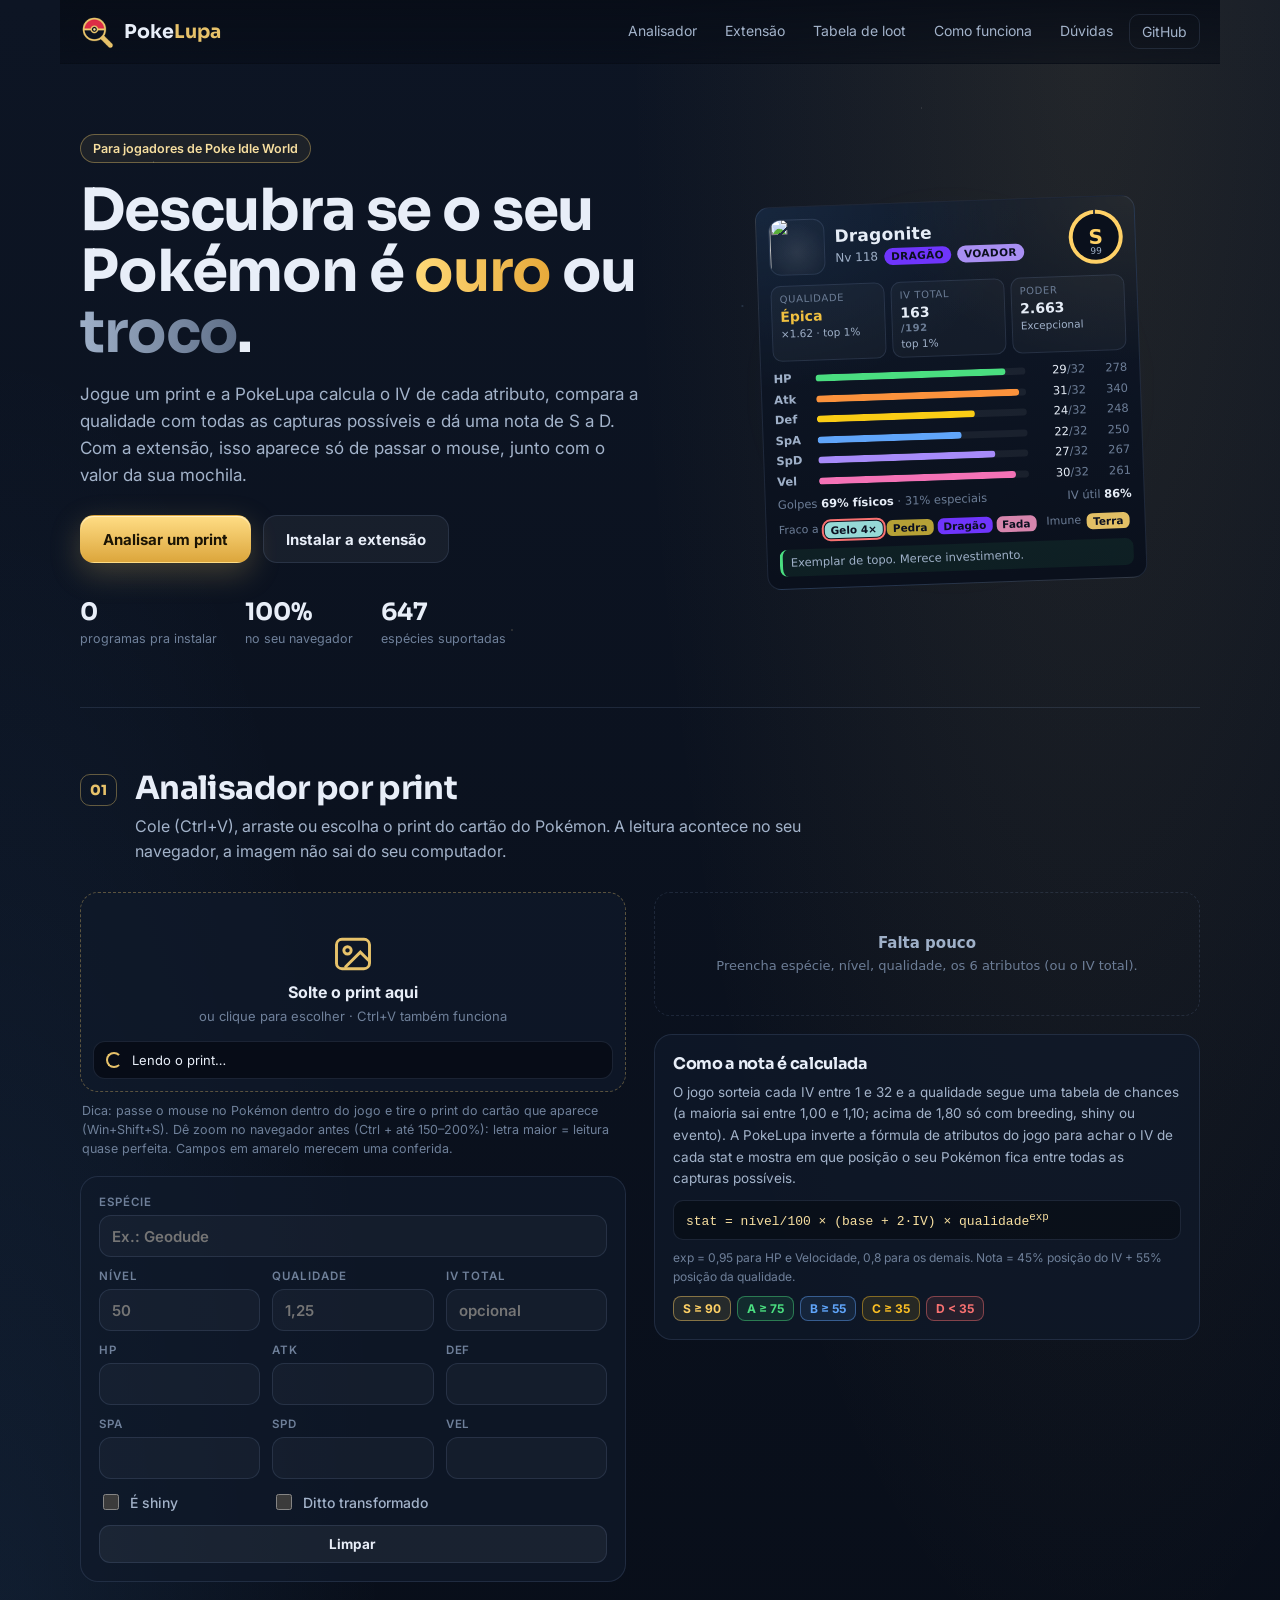
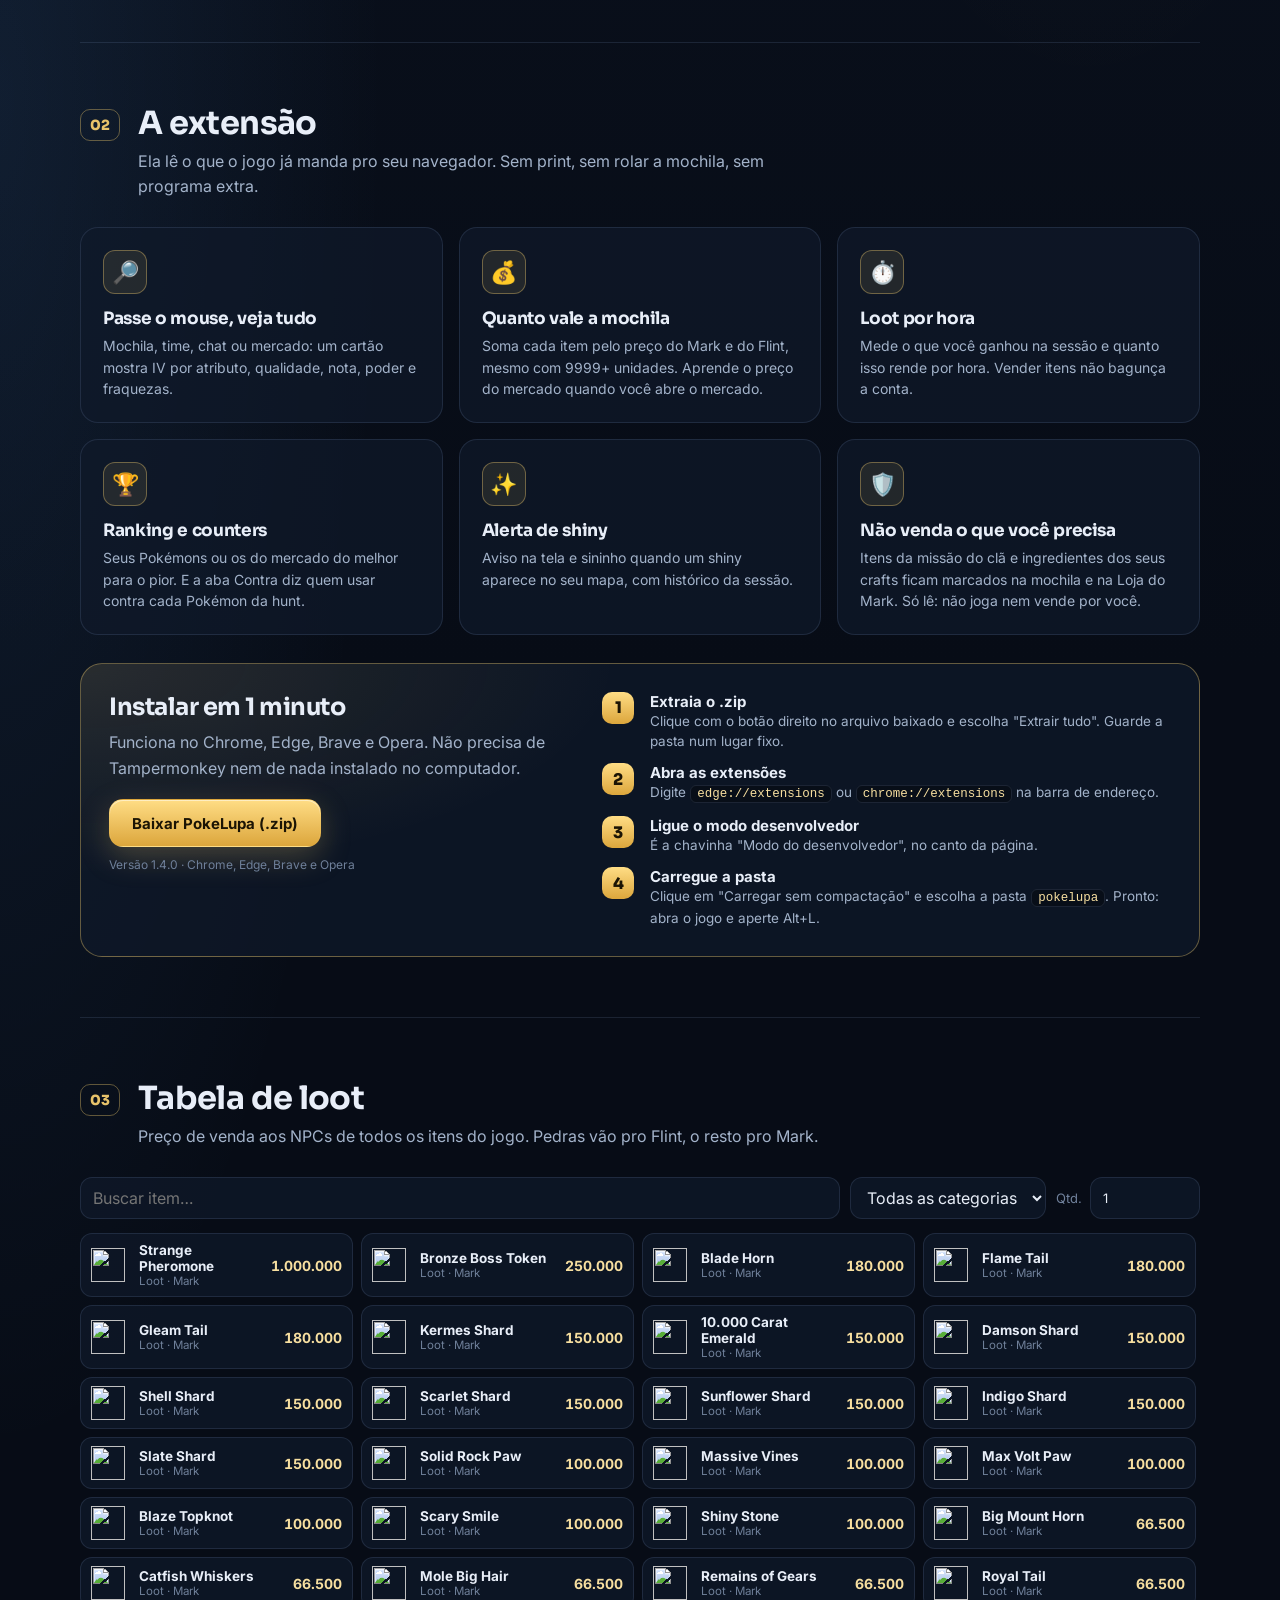
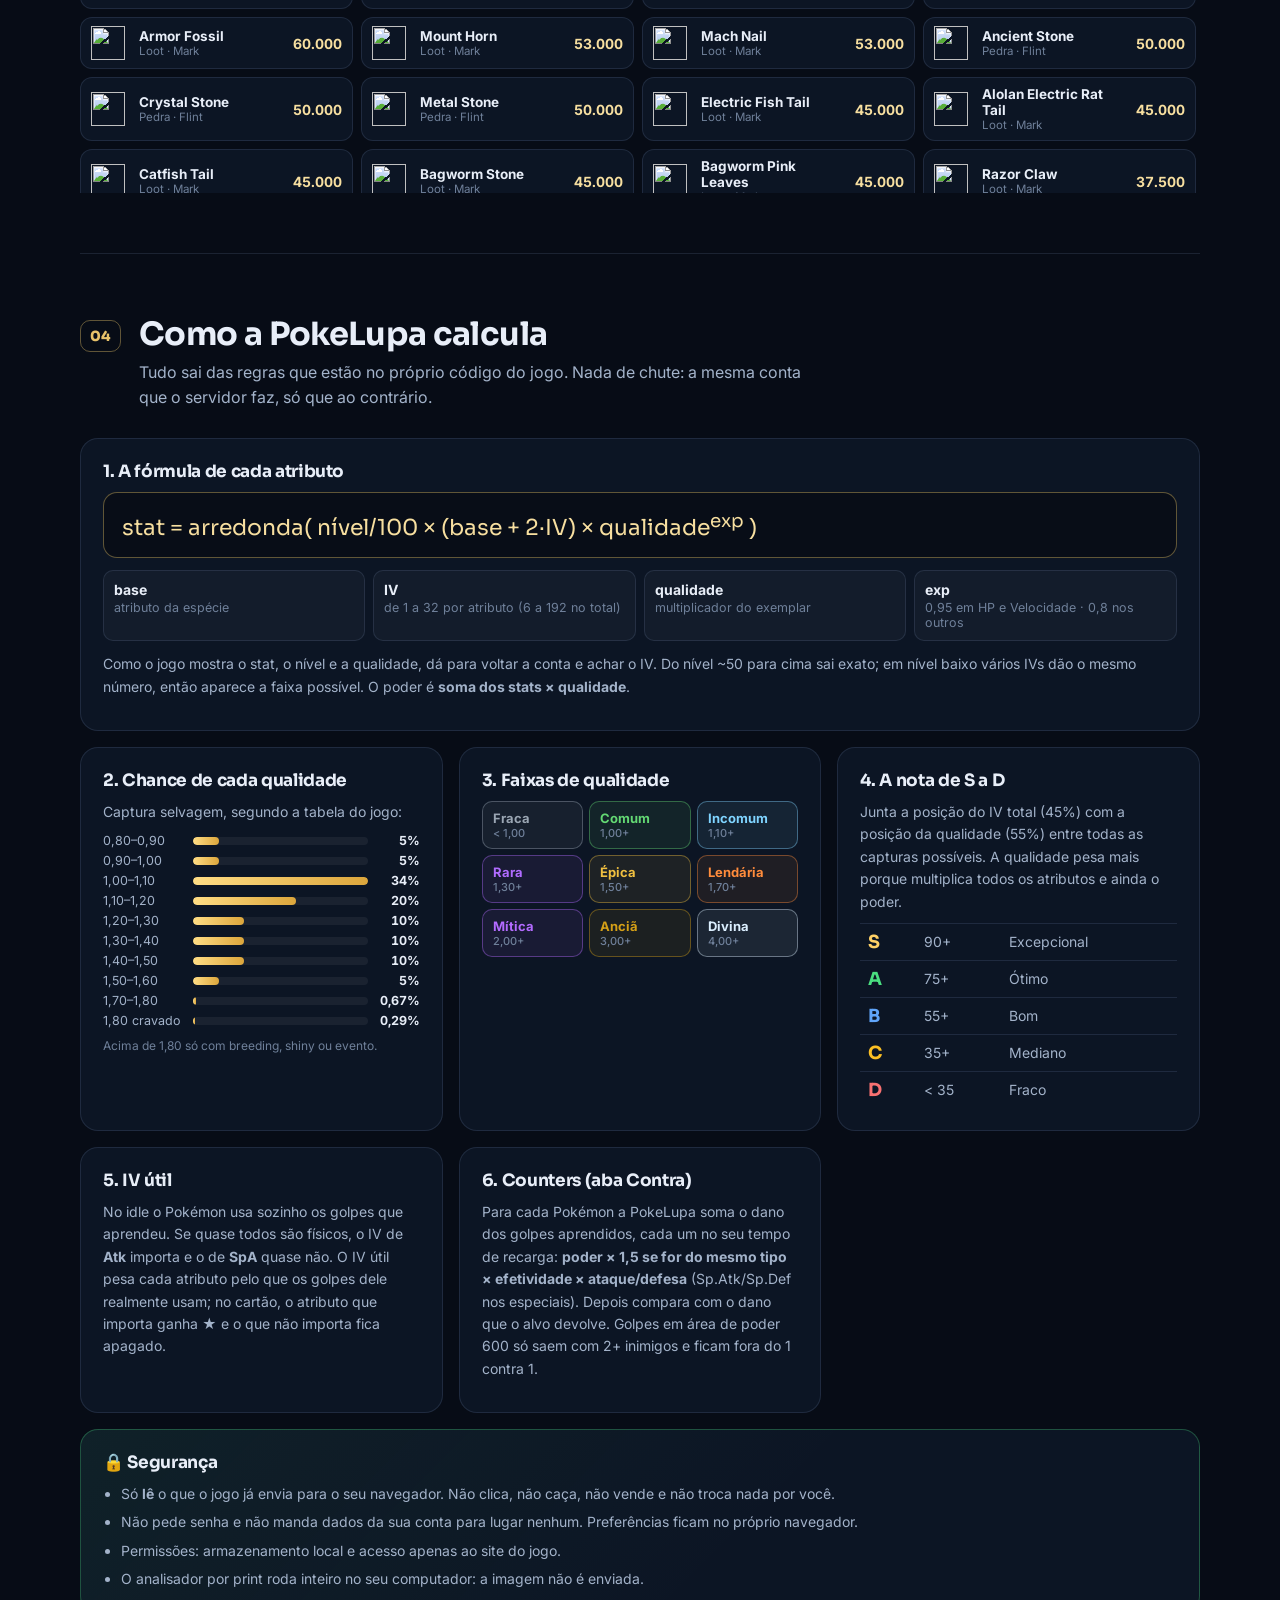
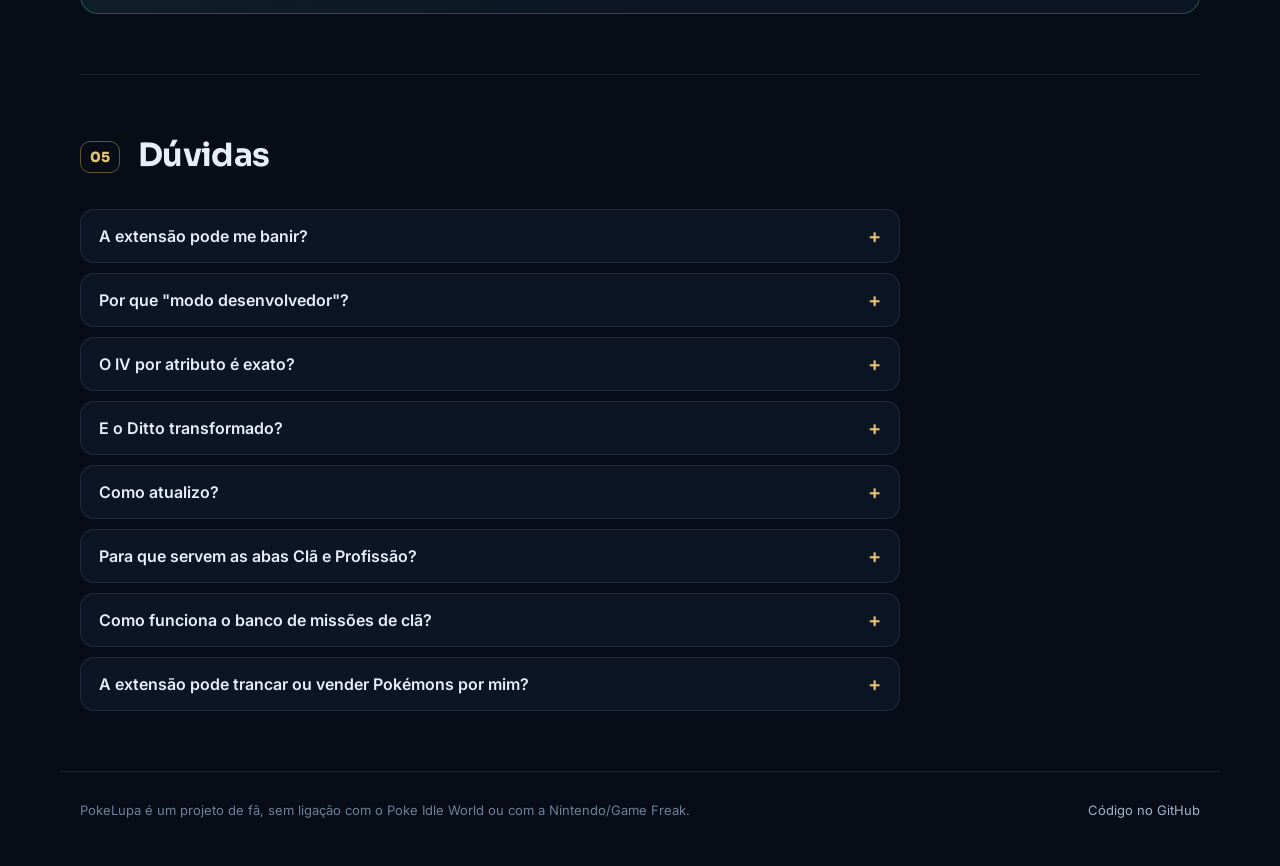
==== commit f6227e51: "Atualização em um clique, abas Clã e Profissão, Contra priorizando velocidade para derrotar Co-Autho" ====
--- a/index.html
+++ b/index.html
@@ -287,9 +287,9 @@
         <details><summary>Por que "modo desenvolvedor"?</summary><p>Porque a extensão ainda não está na loja do Chrome/Edge. O modo desenvolvedor só permite carregar uma pasta que você baixou. O código está no GitHub para qualquer um conferir.</p></details>
         <details><summary>O IV por atributo é exato?</summary><p>A partir do nível ~50 quase sempre sai exato. Em níveis baixos os atributos são pequenos e vários IVs dão o mesmo número, então a PokeLupa mostra a faixa possível. O IV total que o jogo informa é usado para apertar essa faixa.</p></details>
         <details><summary>E o Ditto transformado?</summary><p>Os atributos dele não seguem a espécie base, então só o IV total e a qualidade entram na nota.</p></details>
-        <details id="atualizar"><summary>Como atualizo?</summary><p>Quando sai versão nova, a PokeLupa avisa no painel e no ícone. A partir da 1.1: dê dois cliques no <code>atualizar.bat</code> que fica dentro da pasta da extensão e depois clique em <b>Aplicar atualização</b> no ícone da PokeLupa. A aba do jogo recarrega sozinha. Se você ainda está na 1.0, baixe o .zip novo uma vez e substitua os arquivos da pasta.</p></details>
-        <details><summary>O que é a aba Reservas?</summary><p>Ela junta os itens que você não deve vender: os da missão de clã, os ingredientes das berries que você crafta e os itens que você marcou com 🔒. Esses itens saem do valor da mochila e aparecem com um aviso dourado na Loja do Mark. Itens com 🔒 nem deixam ser marcados para venda, e se você tentar vender algo reservado a PokeLupa pede confirmação antes.</p></details>
-        <details><summary>Como funciona o banco de missões de clã?</summary><p>O jogo só mostra a missão do seu próximo rank. Quando a sua ainda não está no banco, a aba Reservas mostra o botão "Enviar missão": ele abre uma página do GitHub já preenchida (só a missão, nada da sua conta). Um robô confere e adiciona, e em alguns minutos todo mundo vê os itens daquele rank.</p></details>
+        <details id="atualizar"><summary>Como atualizo?</summary><p>Quando sai versão nova, a PokeLupa avisa no painel e no ícone. Clique em <b>Atualizar agora</b>. Na primeira vez ela pede para você escolher a pasta <code>pokelupa</code> e permitir editar; depois disso, é um clique: ela baixa, troca os arquivos e recarrega sozinha. Se alguém apagar arquivos da pasta, a atualização coloca tudo de volta.</p></details>
+        <details><summary>Para que servem as abas Clã e Profissão?</summary><p>Elas marcam os itens que você não deve vender: os da missão de clã, os ingredientes das berries que você crafta e os itens que você marcou com 🔒. Esses itens saem do valor da mochila e aparecem com um aviso dourado na Loja do Mark. Itens com 🔒 nem deixam ser marcados para venda, e se você tentar vender algo reservado a PokeLupa pede confirmação antes.</p></details>
+        <details><summary>Como funciona o banco de missões de clã?</summary><p>O jogo só mostra a missão do seu próximo rank. Quando a sua ainda não está no banco, a aba Clã mostra o botão "Enviar missão": ele abre uma página do GitHub já preenchida (só a missão, nada da sua conta). Um robô confere e adiciona, e em alguns minutos todo mundo vê os itens daquele rank.</p></details>
         <details><summary>A extensão pode trancar ou vender Pokémons por mim?</summary><p>Não, de propósito. Ela só lê e mostra. Trancar, vender e entregar são ações da sua conta e continuam sendo feitas por você no jogo. Na Loja do Mark ela mostra a nota de cada Pokémon ao lado do nome para ajudar a decidir.</p></details>
       </div>
     </section>
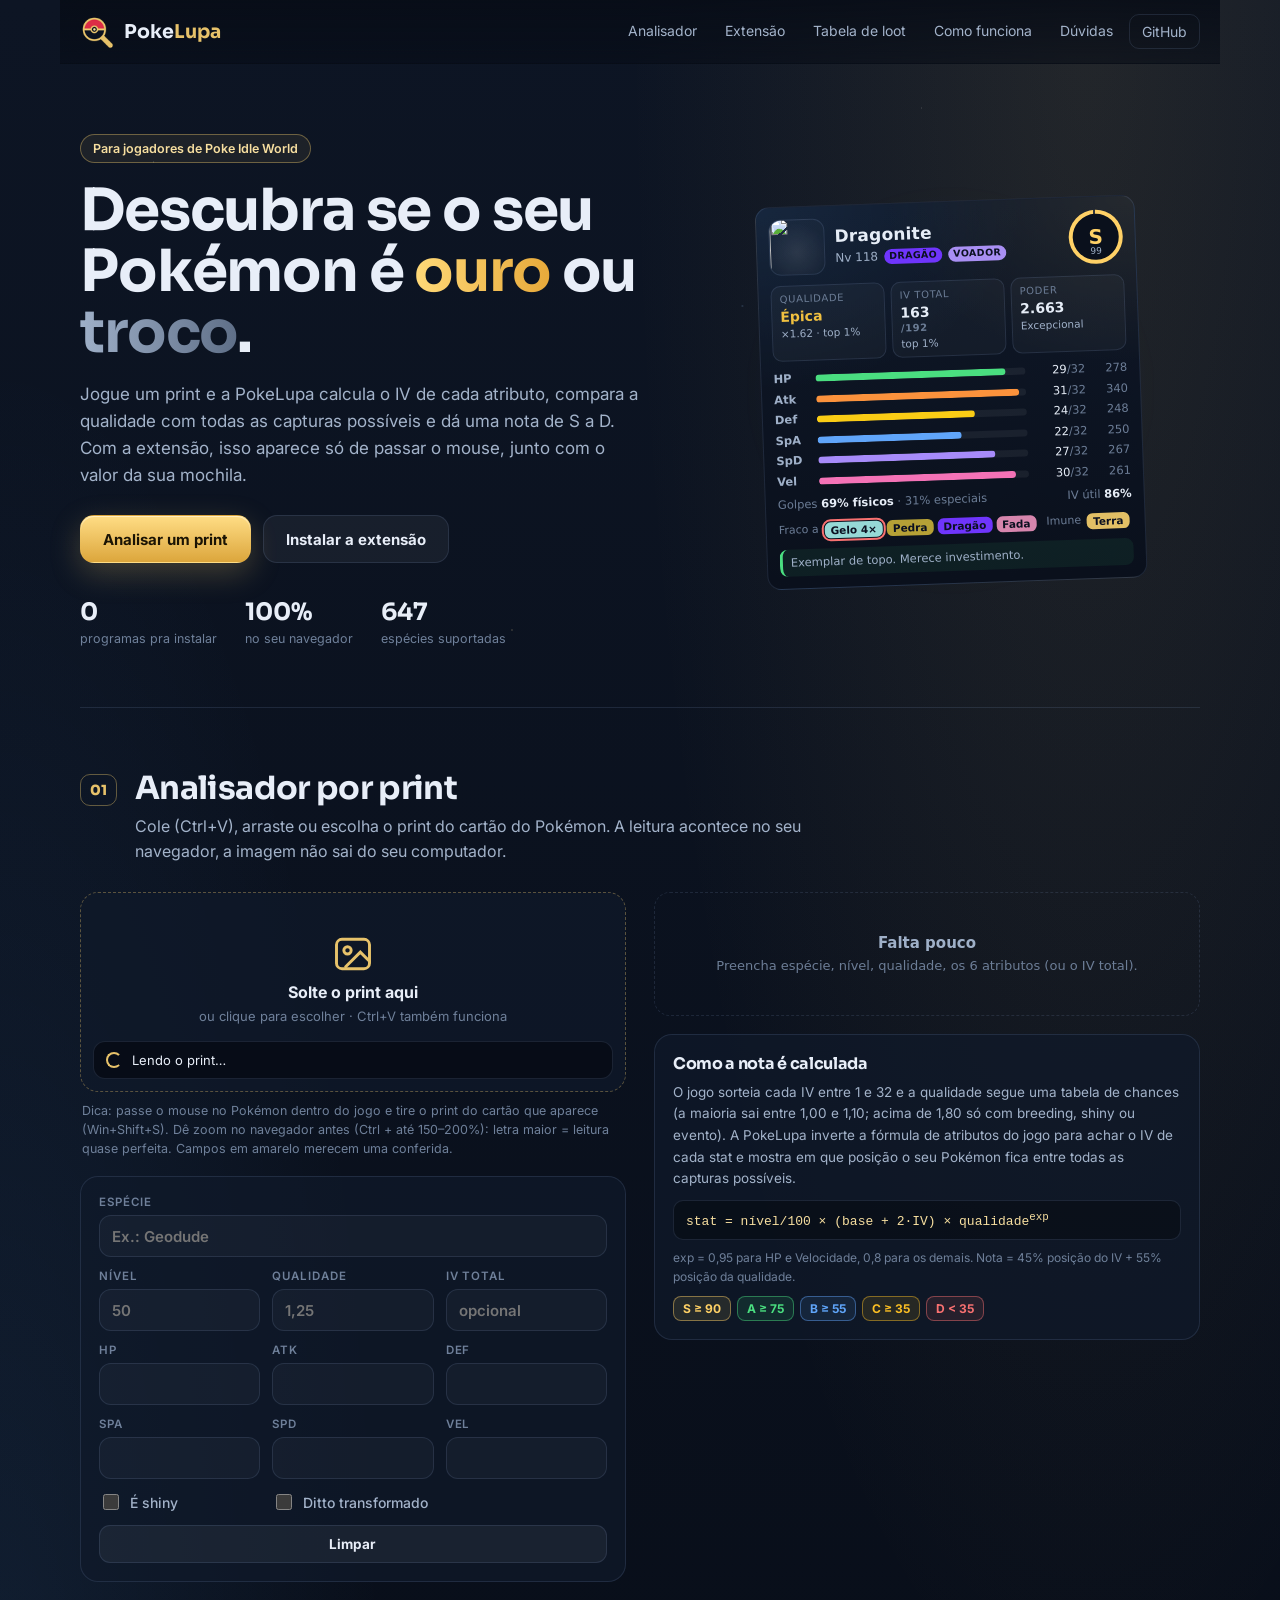
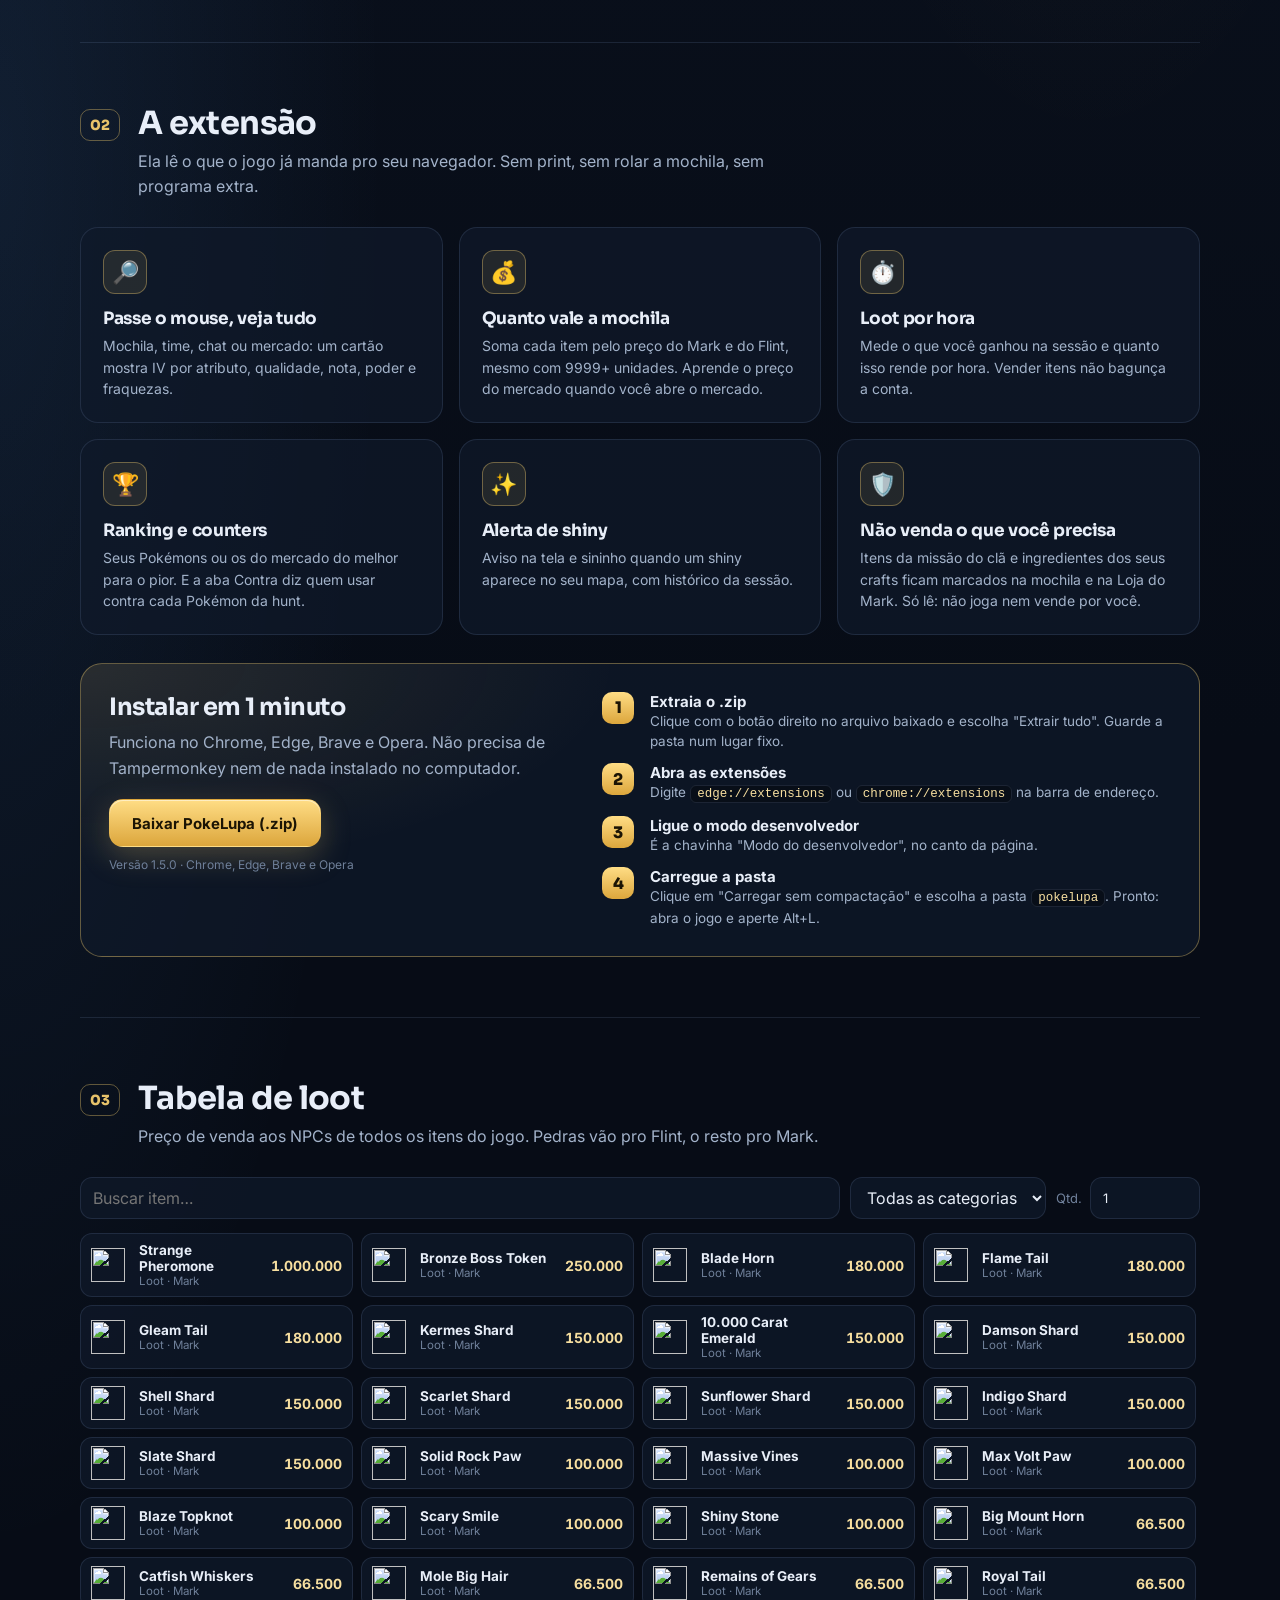
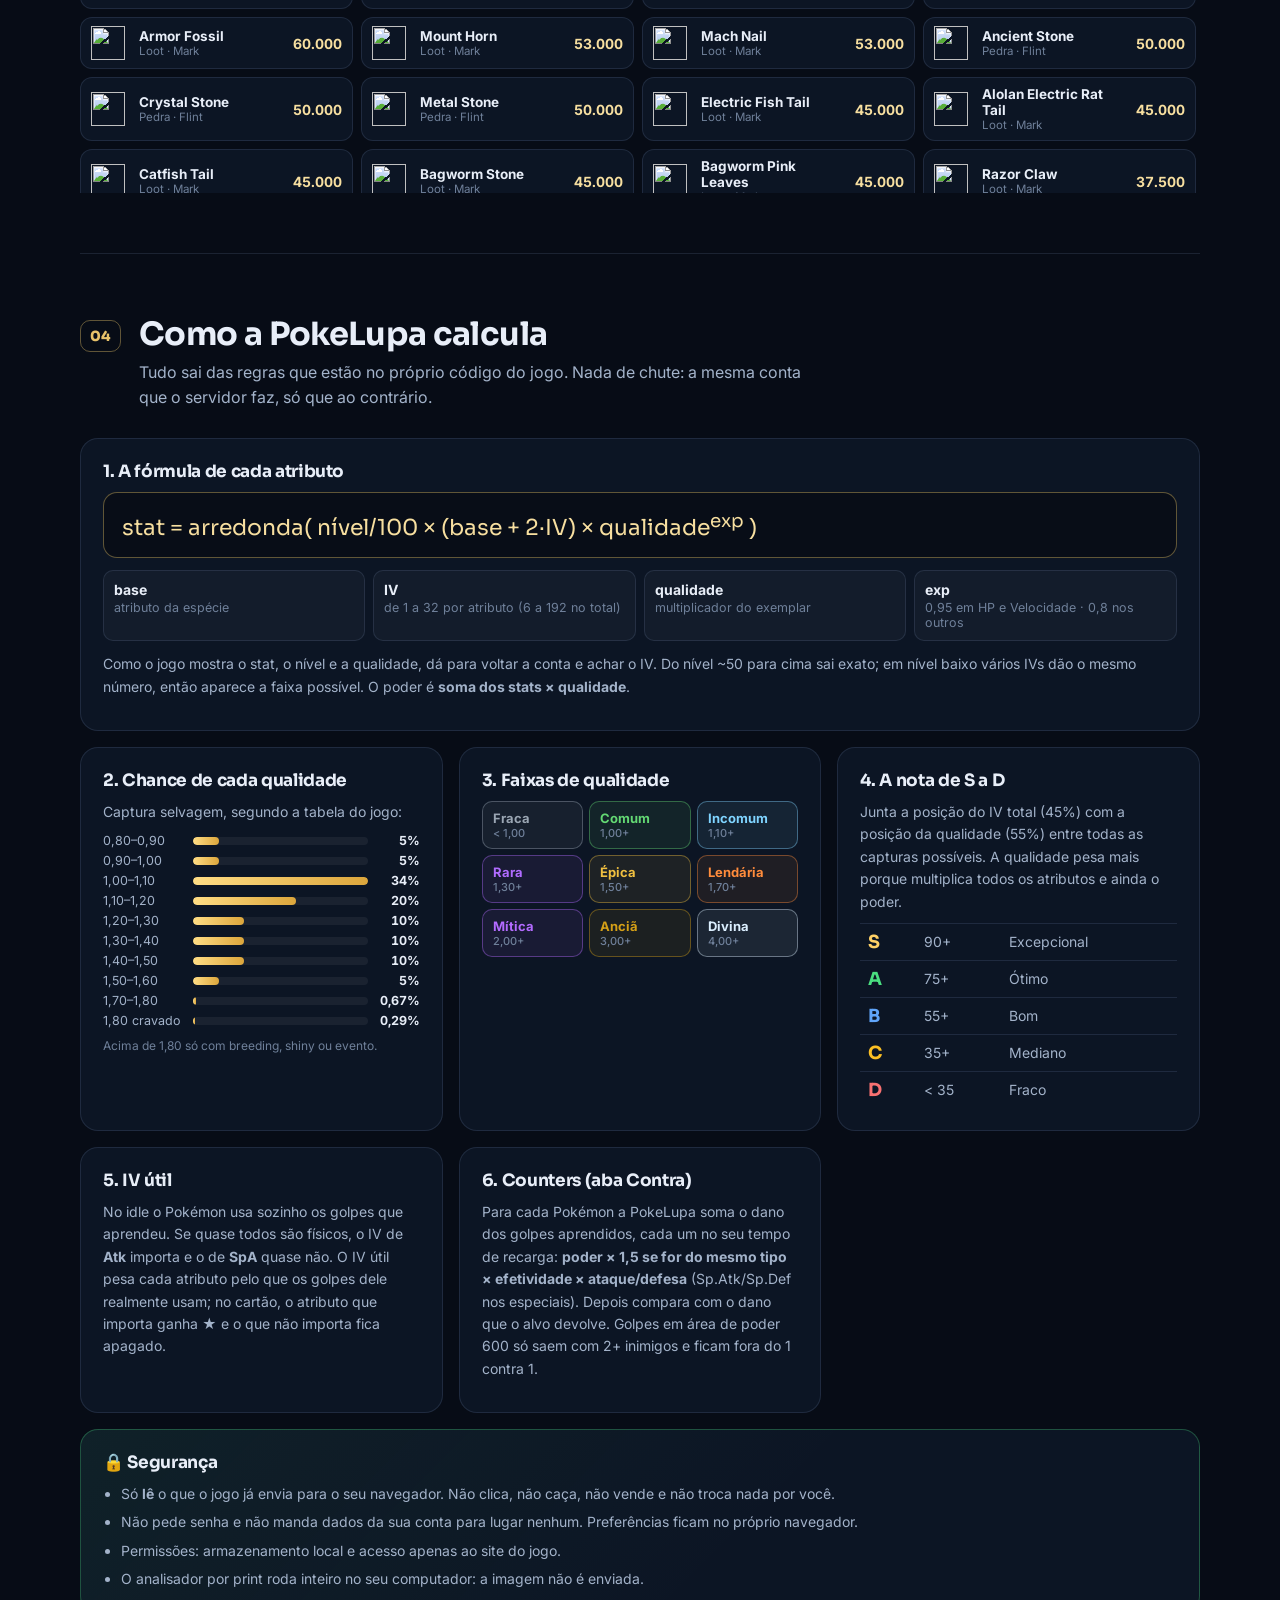
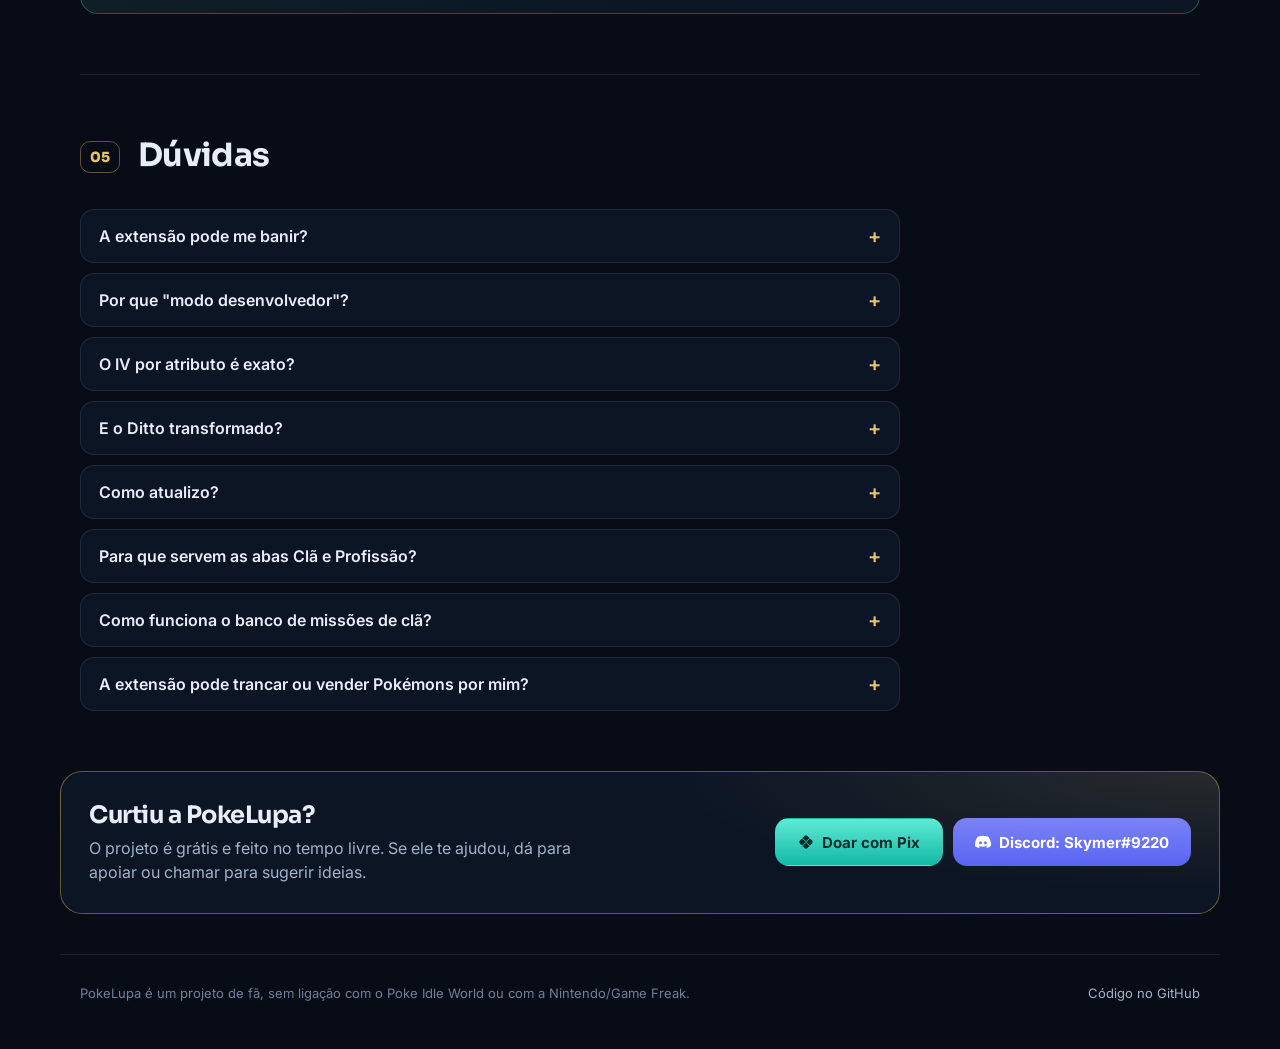
==== commit 38387fb1: "Selos na mochila do jogo, busca de berries, sprites das variantes, apoio via Pix e Discord Co-Author" ====
--- a/index.html
+++ b/index.html
@@ -295,6 +295,17 @@
     </section>
   </main>
 
+  <section class="apoie">
+    <div>
+      <h2>Curtiu a PokeLupa?</h2>
+      <p>O projeto é grátis e feito no tempo livre. Se ele te ajudou, dá para apoiar ou chamar para sugerir ideias.</p>
+    </div>
+    <div class="apoie-botoes">
+      <a class="botao pix" href="https://pixie.gg/skymerlight" target="_blank" rel="noopener"><svg viewBox="0 0 24 24" width="16" height="16" fill="currentColor" aria-hidden="true"><path d="M17.6 17.3a2.9 2.9 0 0 1-2.1-.9l-3-3a.6.6 0 0 0-.8 0l-3 3a2.9 2.9 0 0 1-2.1.9H6l3.8 3.8a3 3 0 0 0 4.3 0l3.8-3.8ZM6.6 6.7a2.9 2.9 0 0 1 2.1.9l3 3a.6.6 0 0 0 .8 0l3-3a2.9 2.9 0 0 1 2.1-.9h.3l-3.8-3.8a3 3 0 0 0-4.3 0L6 6.7Zm14.5 3.2-2.3-2.3h-1.2a2 2 0 0 0-1.4.6l-3 3a1.5 1.5 0 0 1-2.1 0l-3-3a2 2 0 0 0-1.4-.6H5.2L2.9 9.9a3 3 0 0 0 0 4.3l2.3 2.3h1.4a2 2 0 0 0 1.4-.6l3-3a1.5 1.5 0 0 1 2.1 0l3 3a2 2 0 0 0 1.4.6h1.2l2.3-2.3a3 3 0 0 0 0-4.3Z"/></svg> Doar com Pix</a>
+      <button class="botao discord" type="button" data-copiar="Skymer#9220"><svg viewBox="0 0 24 24" width="16" height="16" fill="currentColor" aria-hidden="true"><path d="M20.3 4.4A19.6 19.6 0 0 0 15.4 3l-.2.5a18 18 0 0 1 4.3 1.4 14.5 14.5 0 0 0-15 0A18 18 0 0 1 8.8 3.5L8.6 3a19.6 19.6 0 0 0-4.9 1.4C.6 9.1-.3 13.7.1 18.2A19.8 19.8 0 0 0 6.1 21l1.3-2a12.6 12.6 0 0 1-2-1l.5-.4a14 14 0 0 0 12.2 0l.5.4c-.6.4-1.3.7-2 1l1.3 2a19.7 19.7 0 0 0 6-3c.5-5.2-.9-9.8-3.6-13.6ZM8.3 15.5c-1.2 0-2.2-1.1-2.2-2.4s1-2.4 2.2-2.4 2.2 1.1 2.2 2.4-1 2.4-2.2 2.4Zm7.4 0c-1.2 0-2.2-1.1-2.2-2.4s1-2.4 2.2-2.4 2.2 1.1 2.2 2.4-1 2.4-2.2 2.4Z"/></svg> Discord: Skymer#9220</button>
+    </div>
+  </section>
+
   <footer class="rodape">
     <span>PokeLupa é um projeto de fã, sem ligação com o Poke Idle World ou com a Nintendo/Game Freak.</span>
     <a data-link="repositorio" href="#" target="_blank" rel="noopener">Código no GitHub</a>
--- a/site/estilo.css
+++ b/site/estilo.css
@@ -182,6 +182,13 @@
 .duvidas details[open] summary::after { content: "–"; }
 .duvidas p { margin: 0 0 16px; color: var(--texto-2); line-height: 1.6; }
 
+.apoie { max-width: var(--largura); margin: 0 auto 40px; padding: 28px; display: flex; gap: 24px; align-items: center; justify-content: space-between; flex-wrap: wrap; border-radius: 22px; border: 1px solid var(--borda-forte); background: radial-gradient(80% 140% at 100% 0%, rgba(231, 194, 106, .12), transparent 60%), var(--painel); }
+.apoie h2 { margin: 0 0 6px; font-size: 24px; }
+.apoie p { margin: 0; color: var(--texto-2); max-width: 520px; line-height: 1.55; }
+.apoie-botoes { display: flex; gap: 10px; flex-wrap: wrap; }
+.botao.pix { color: #042f2c; background: linear-gradient(180deg, #5eead4, #14b8a6); }
+.botao.discord { color: #fff; background: linear-gradient(180deg, #7c83f7, #5865f2); border: 0; }
+@media (max-width: 600px) { .apoie { margin: 0 16px 32px; } }
 .rodape { max-width: var(--largura); margin: 0 auto; padding: 30px 20px 50px; display: flex; justify-content: space-between; gap: 16px; flex-wrap: wrap; color: var(--texto-3); font-size: 13px; border-top: 1px solid var(--borda); }
 .rodape a { color: var(--texto-2); text-decoration: none; }
 .rodape a:hover { color: var(--ouro); }
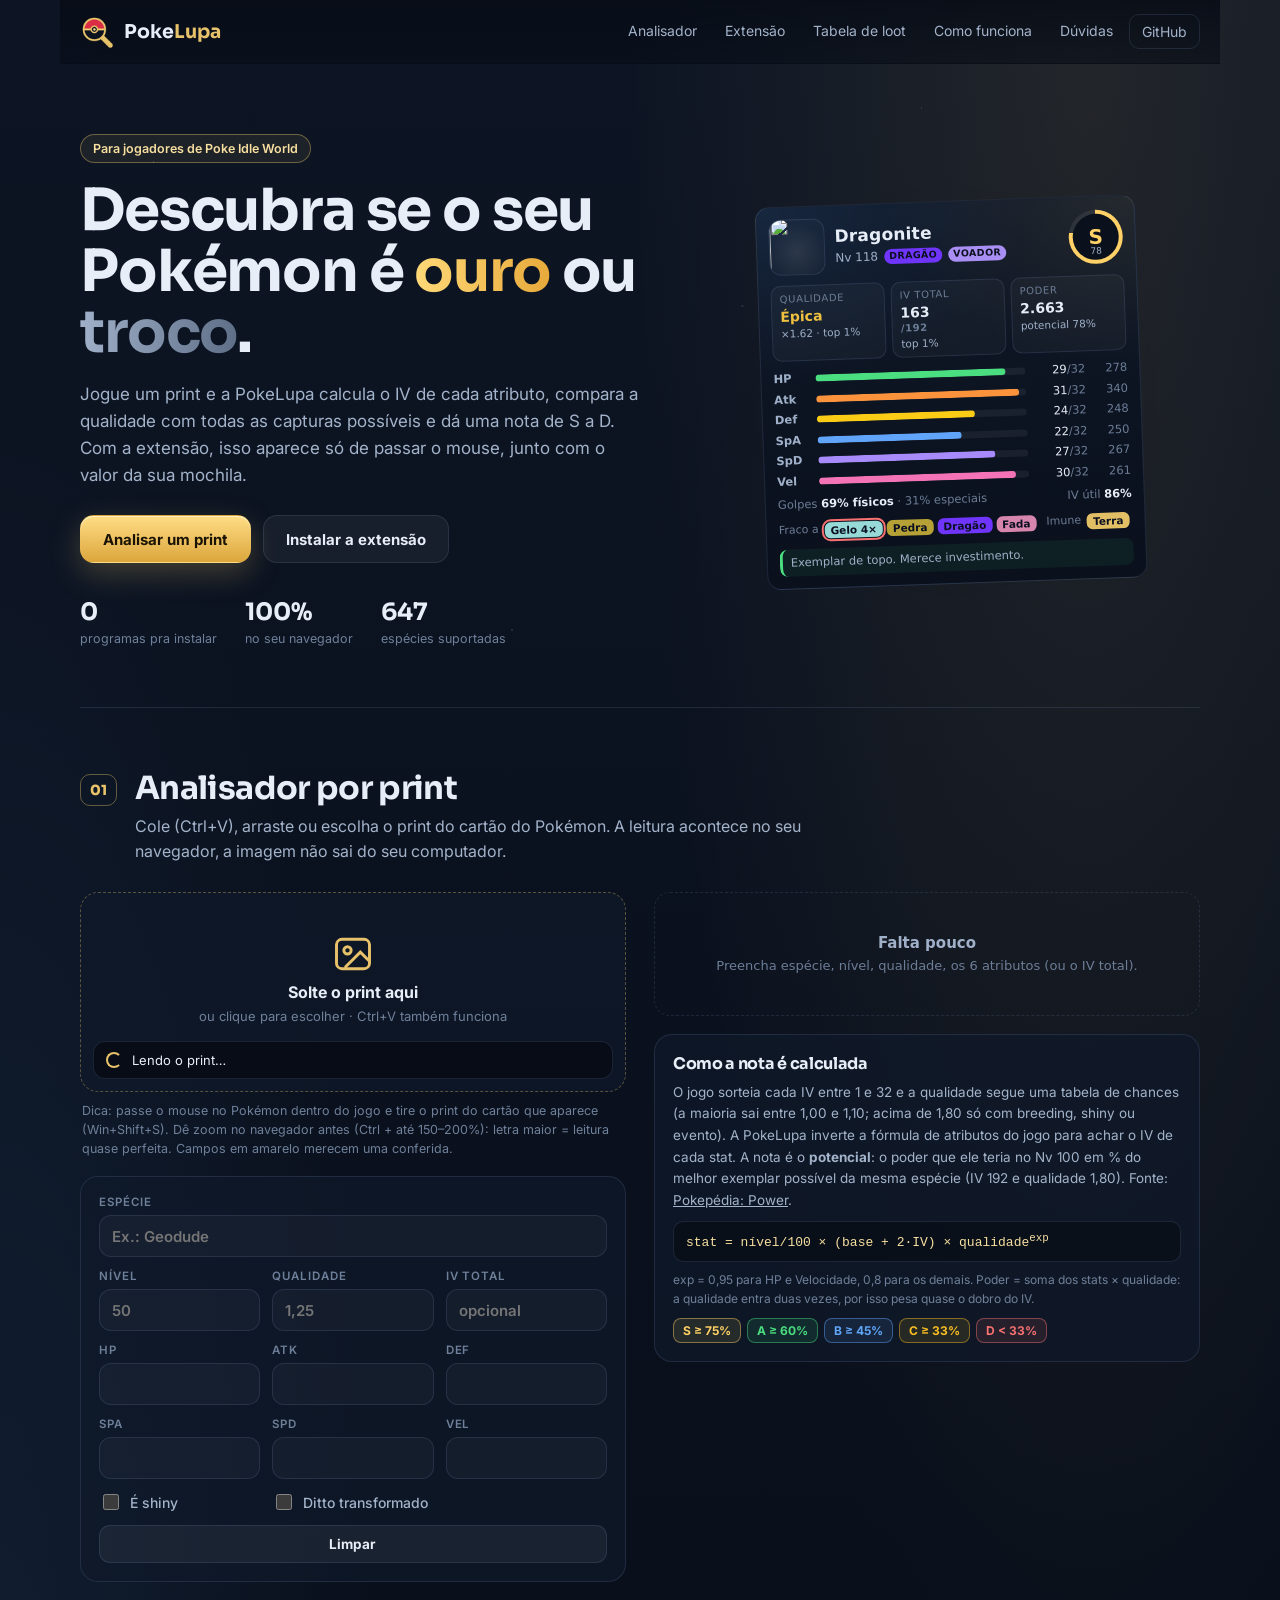
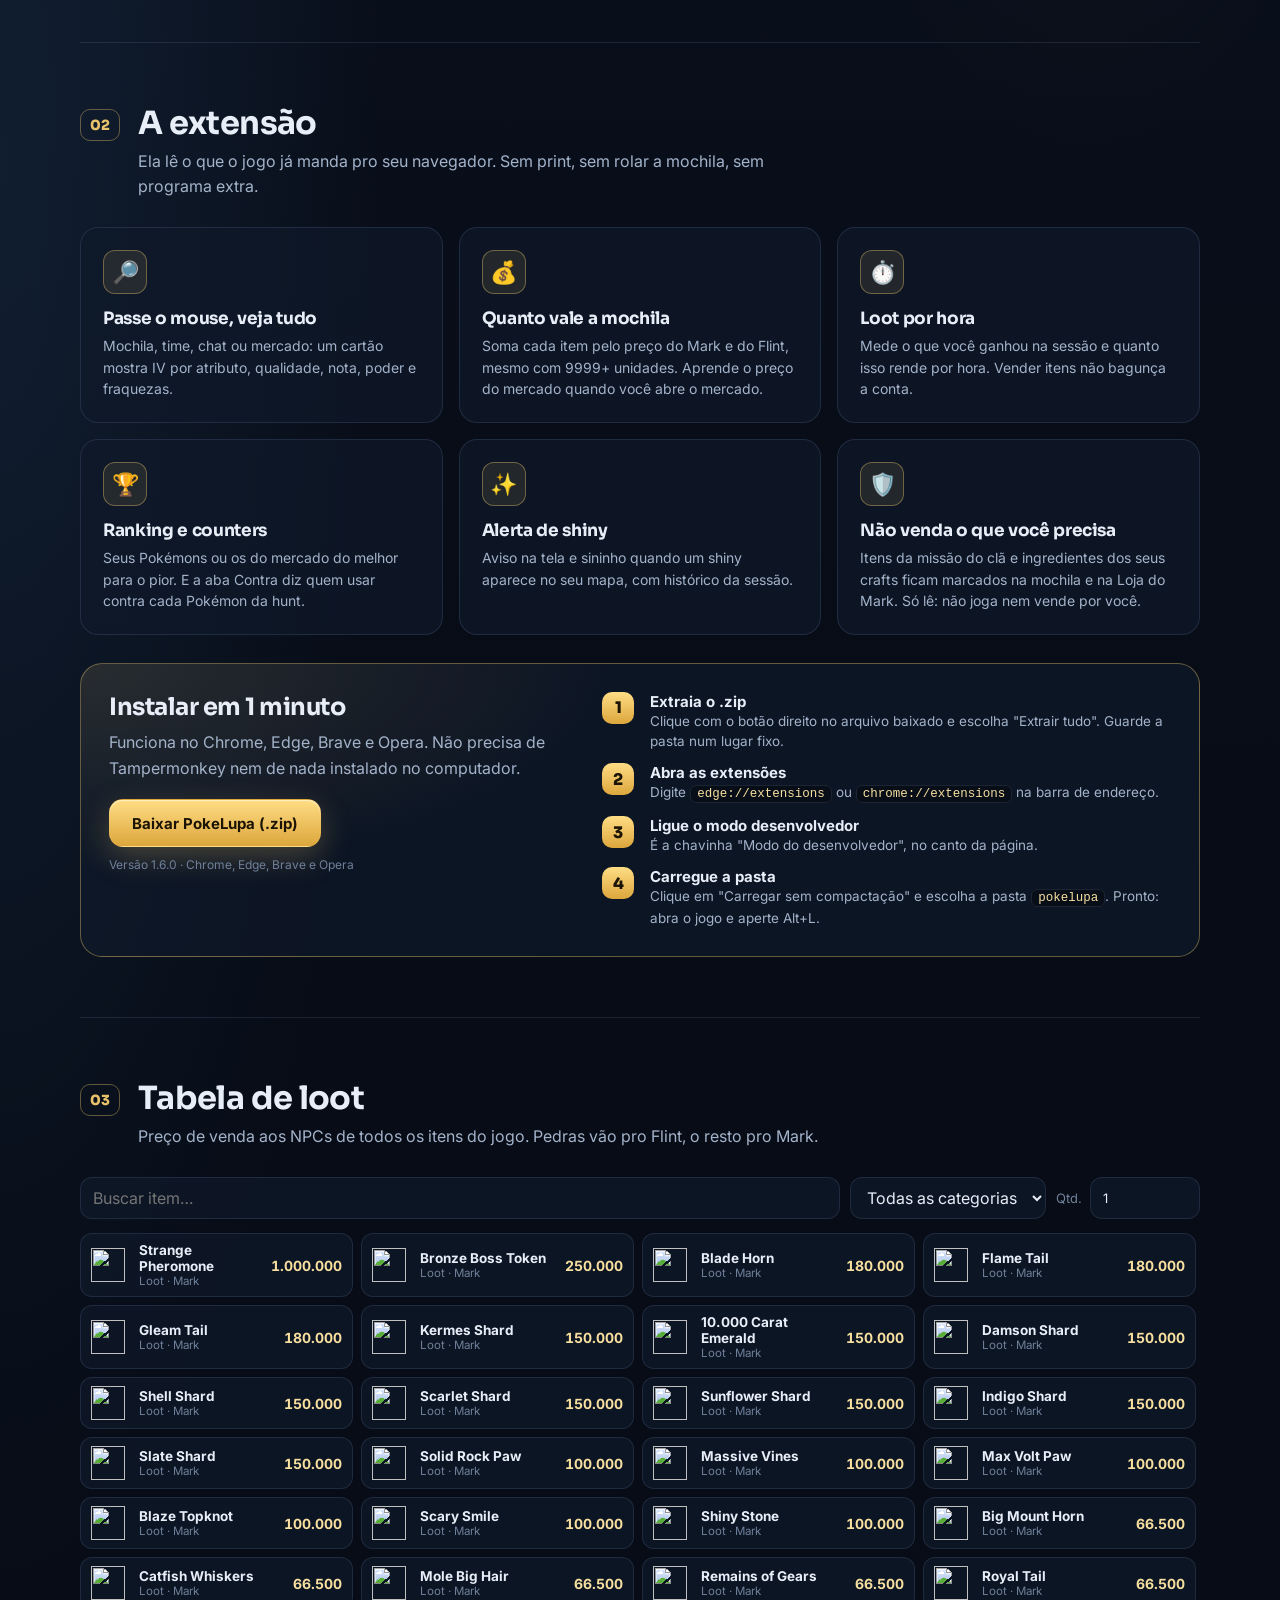
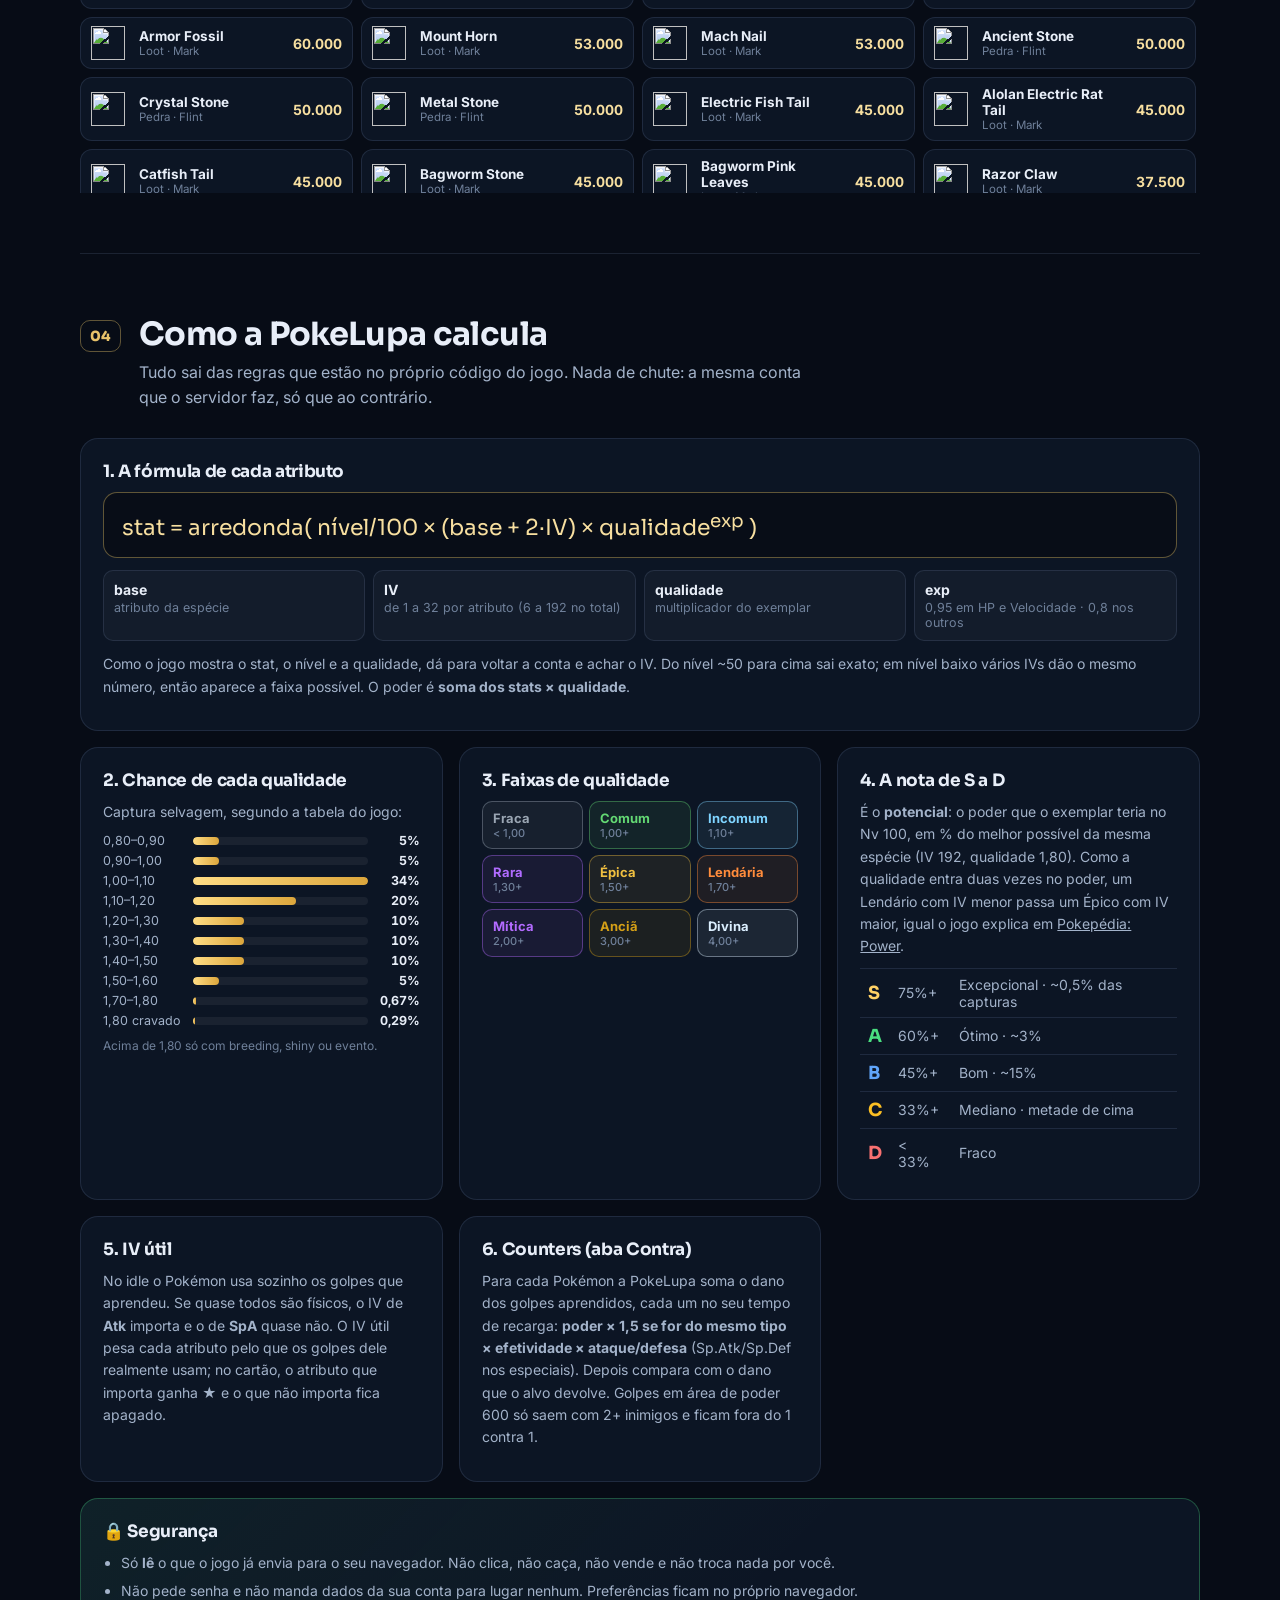
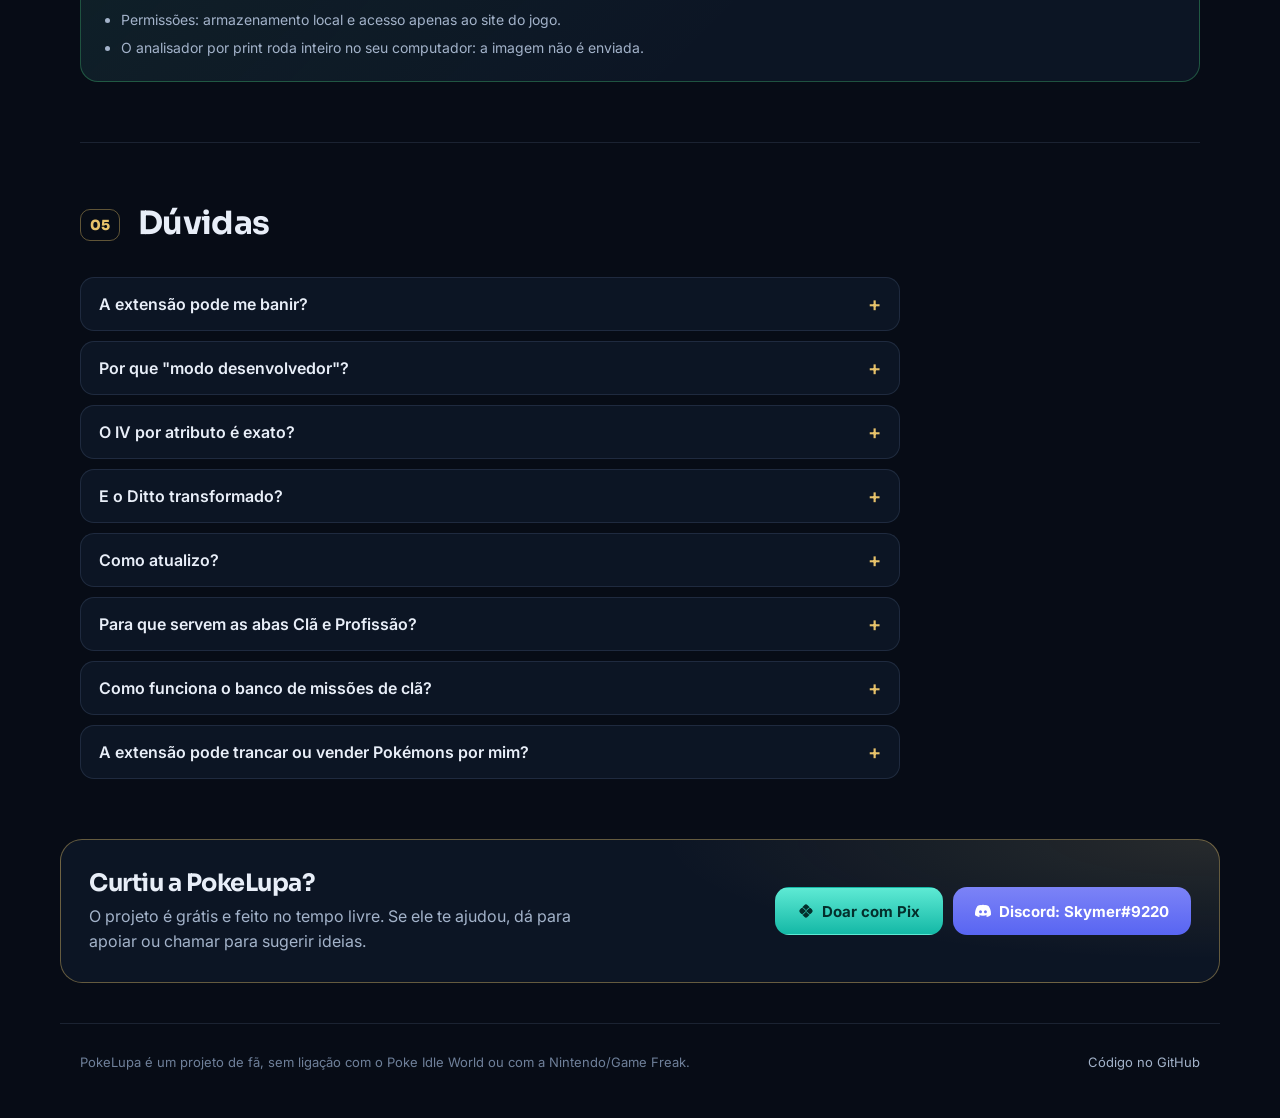
==== commit e6954e6e: "Nota passa a ser o potencial de poder no Nv 100 e Ranking ganha ordem por Poder no Nv 100 Co-Authore" ====
--- a/index.html
+++ b/index.html
@@ -99,15 +99,15 @@
           <div id="cartaoResultado" class="hospede-cartao"></div>
           <div class="explicacao">
             <h3>Como a nota é calculada</h3>
-            <p>O jogo sorteia cada IV entre 1 e 32 e a qualidade segue uma tabela de chances (a maioria sai entre 1,00 e 1,10; acima de 1,80 só com breeding, shiny ou evento). A PokeLupa inverte a fórmula de atributos do jogo para achar o IV de cada stat e mostra em que posição o seu Pokémon fica entre todas as capturas possíveis.</p>
+            <p>O jogo sorteia cada IV entre 1 e 32 e a qualidade segue uma tabela de chances (a maioria sai entre 1,00 e 1,10; acima de 1,80 só com breeding, shiny ou evento). A PokeLupa inverte a fórmula de atributos do jogo para achar o IV de cada stat. A nota é o <b>potencial</b>: o poder que ele teria no Nv 100 em % do melhor exemplar possível da mesma espécie (IV 192 e qualidade 1,80). Fonte: <a href="https://poke.idleworld.online/pokepedia/systems/power" target="_blank" rel="noopener">Pokepédia: Power</a>.</p>
             <code>stat = nível/100 × (base + 2·IV) × qualidade<sup>exp</sup></code>
-            <p class="miudo">exp = 0,95 para HP e Velocidade, 0,8 para os demais. Nota = 45% posição do IV + 55% posição da qualidade.</p>
+            <p class="miudo">exp = 0,95 para HP e Velocidade, 0,8 para os demais. Poder = soma dos stats × qualidade: a qualidade entra duas vezes, por isso pesa quase o dobro do IV.</p>
             <div class="escala">
-              <span style="--c:#ffd166">S ≥ 90</span>
-              <span style="--c:#4ade80">A ≥ 75</span>
-              <span style="--c:#60a5fa">B ≥ 55</span>
-              <span style="--c:#fbbf24">C ≥ 35</span>
-              <span style="--c:#f87171">D &lt; 35</span>
+              <span style="--c:#ffd166">S ≥ 75%</span>
+              <span style="--c:#4ade80">A ≥ 60%</span>
+              <span style="--c:#60a5fa">B ≥ 45%</span>
+              <span style="--c:#fbbf24">C ≥ 33%</span>
+              <span style="--c:#f87171">D &lt; 33%</span>
             </div>
           </div>
         </div>
@@ -245,13 +245,13 @@
 
         <article class="explicacao-card">
           <h3>4. A nota de S a D</h3>
-          <p>Junta a posição do IV total (45%) com a posição da qualidade (55%) entre todas as capturas possíveis. A qualidade pesa mais porque multiplica todos os atributos e ainda o poder.</p>
+          <p>É o <b>potencial</b>: o poder que o exemplar teria no Nv 100, em % do melhor possível da mesma espécie (IV 192, qualidade 1,80). Como a qualidade entra duas vezes no poder, um Lendário com IV menor passa um Épico com IV maior, igual o jogo explica em <a href="https://poke.idleworld.online/pokepedia/systems/power" target="_blank" rel="noopener">Pokepédia: Power</a>.</p>
           <table class="tabela-notas">
-            <tr><td><b style="color:#ffd166">S</b></td><td>90+</td><td>Excepcional</td></tr>
-            <tr><td><b style="color:#4ade80">A</b></td><td>75+</td><td>Ótimo</td></tr>
-            <tr><td><b style="color:#60a5fa">B</b></td><td>55+</td><td>Bom</td></tr>
-            <tr><td><b style="color:#fbbf24">C</b></td><td>35+</td><td>Mediano</td></tr>
-            <tr><td><b style="color:#f87171">D</b></td><td>&lt; 35</td><td>Fraco</td></tr>
+            <tr><td><b style="color:#ffd166">S</b></td><td>75%+</td><td>Excepcional · ~0,5% das capturas</td></tr>
+            <tr><td><b style="color:#4ade80">A</b></td><td>60%+</td><td>Ótimo · ~3%</td></tr>
+            <tr><td><b style="color:#60a5fa">B</b></td><td>45%+</td><td>Bom · ~15%</td></tr>
+            <tr><td><b style="color:#fbbf24">C</b></td><td>33%+</td><td>Mediano · metade de cima</td></tr>
+            <tr><td><b style="color:#f87171">D</b></td><td>&lt; 33%</td><td>Fraco</td></tr>
           </table>
         </article>
 
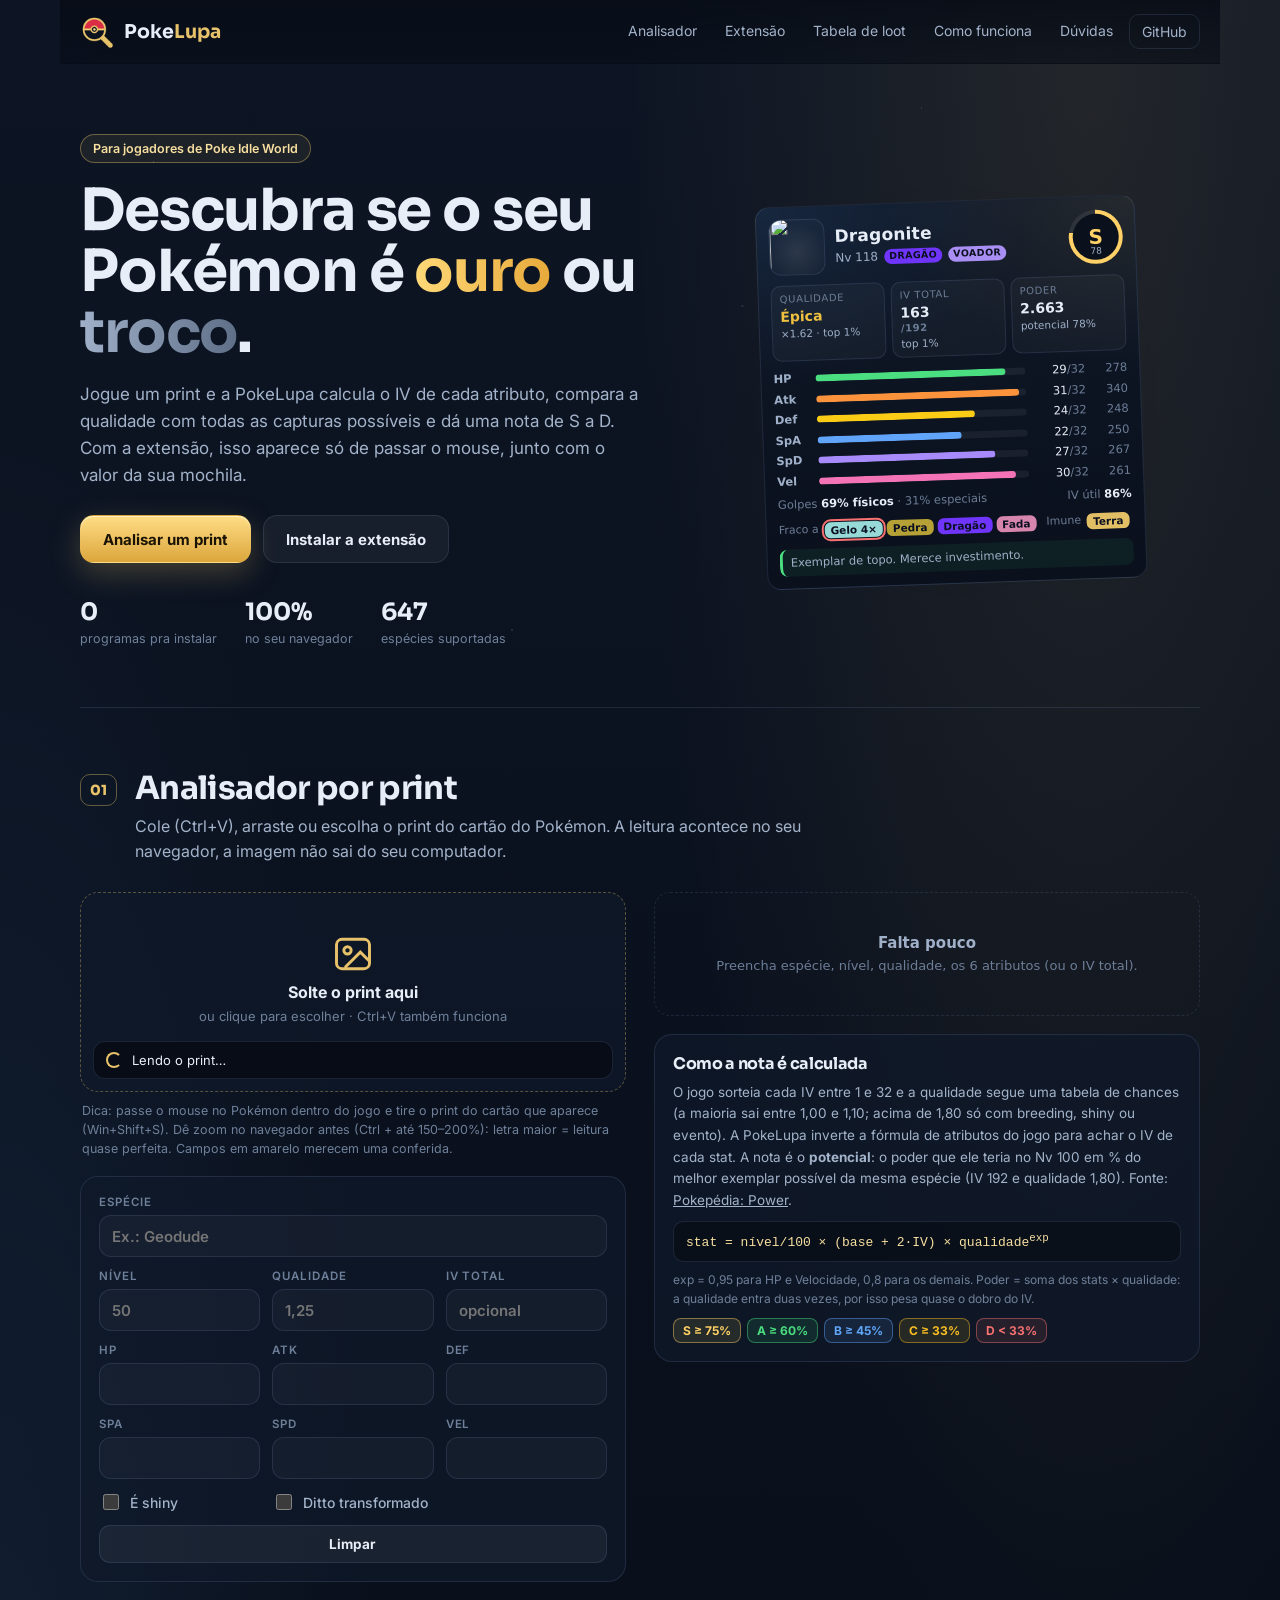
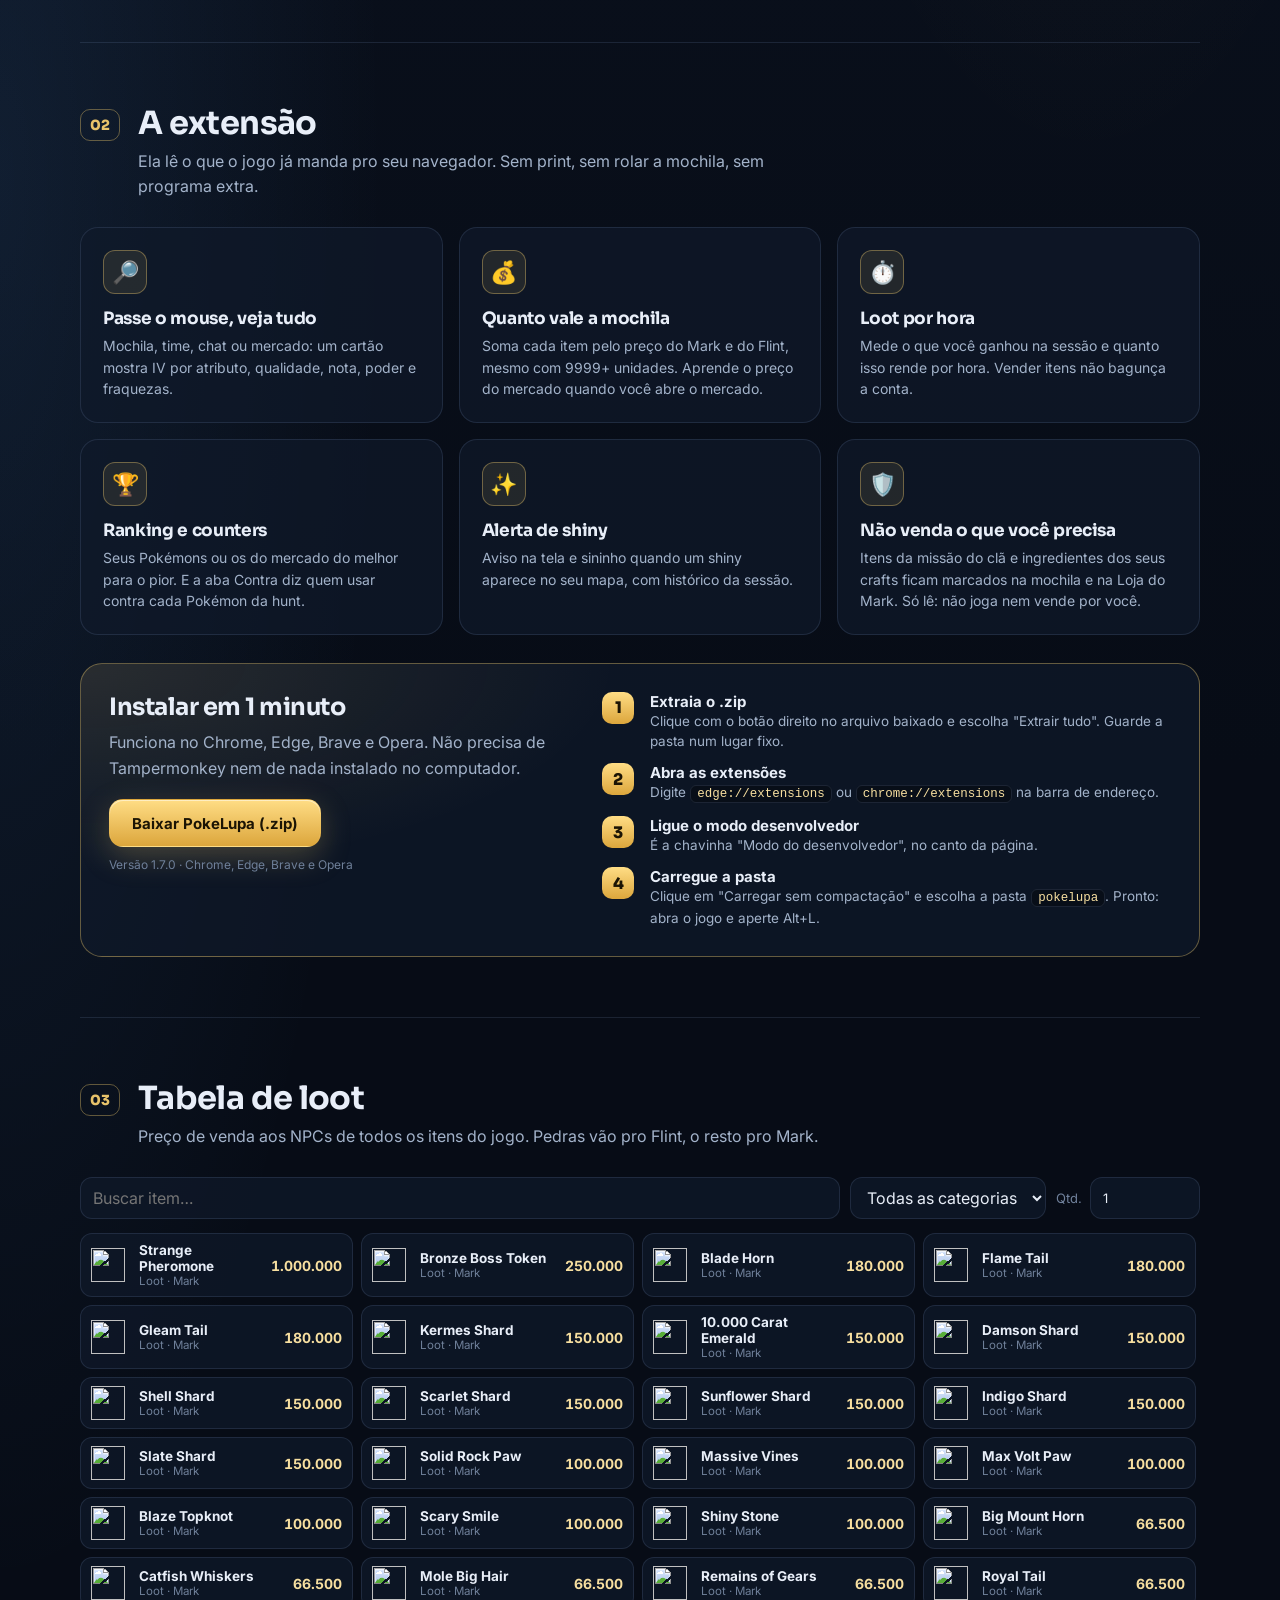
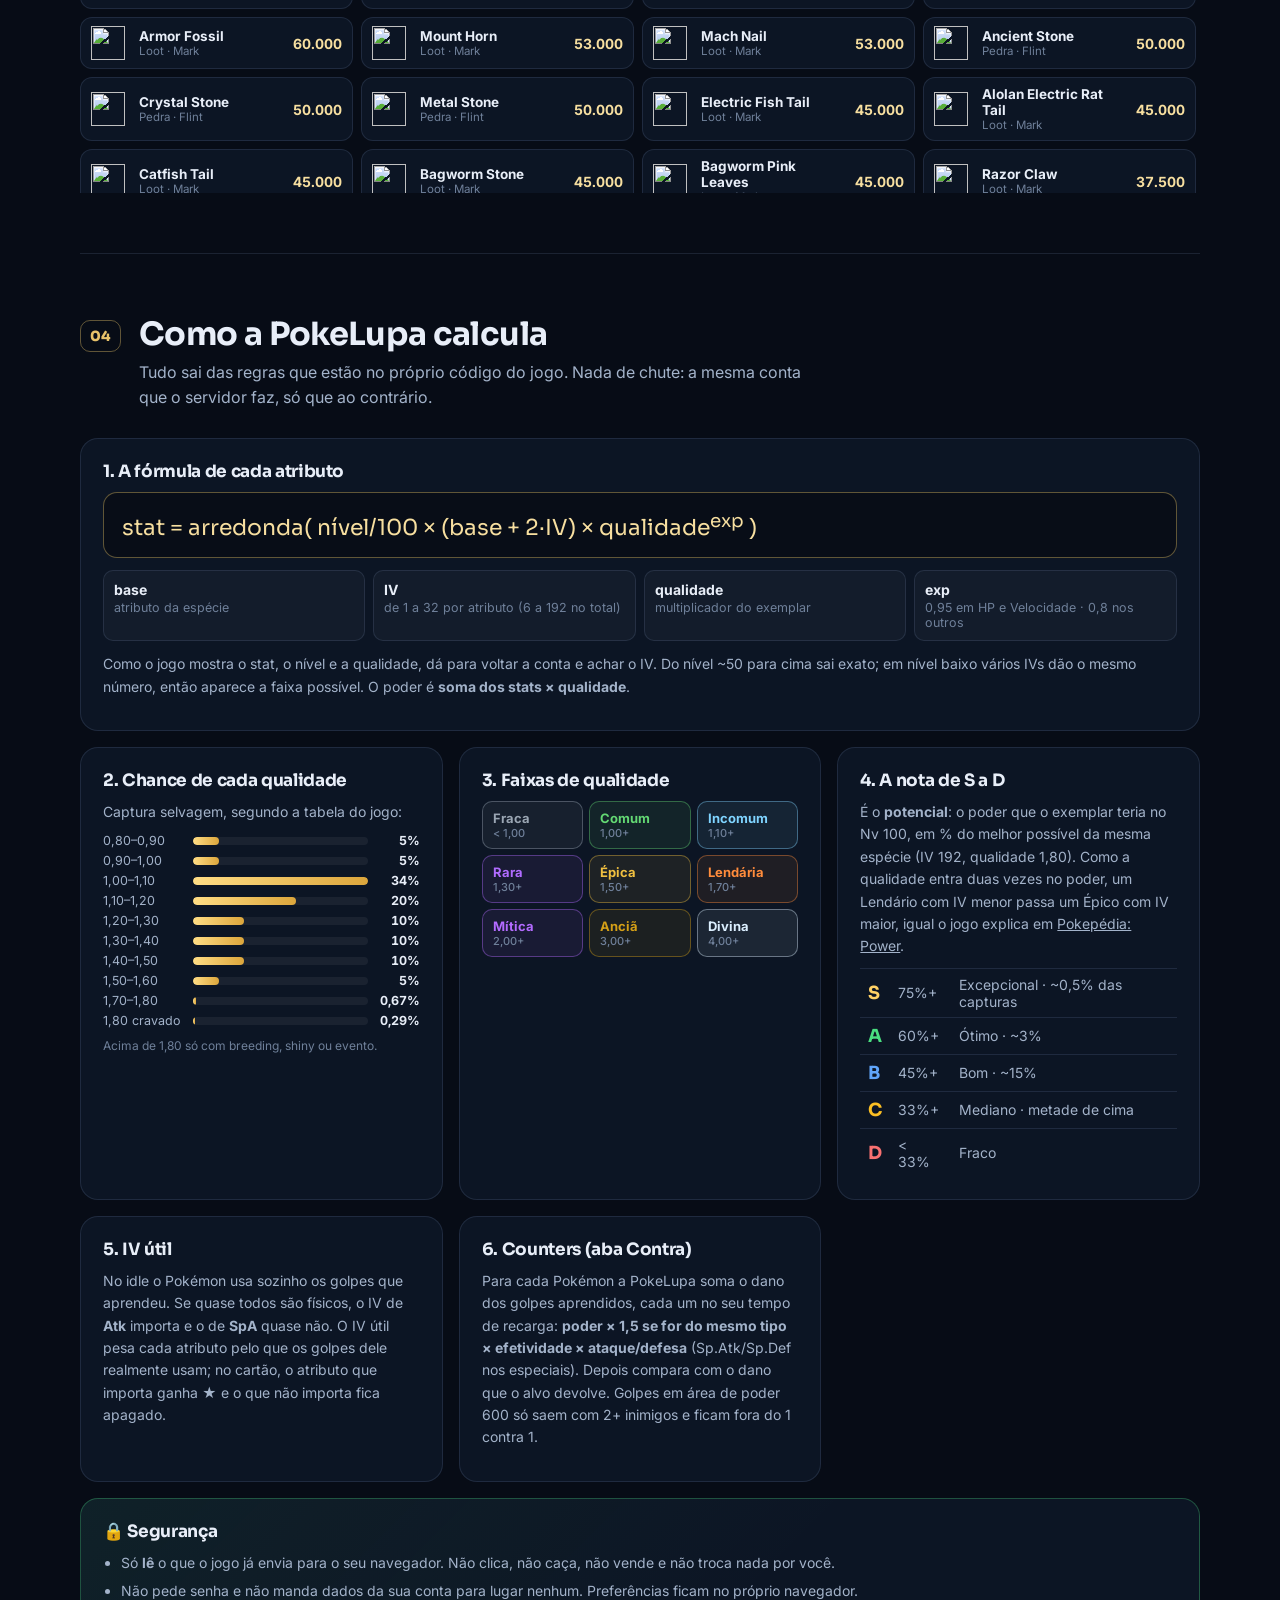
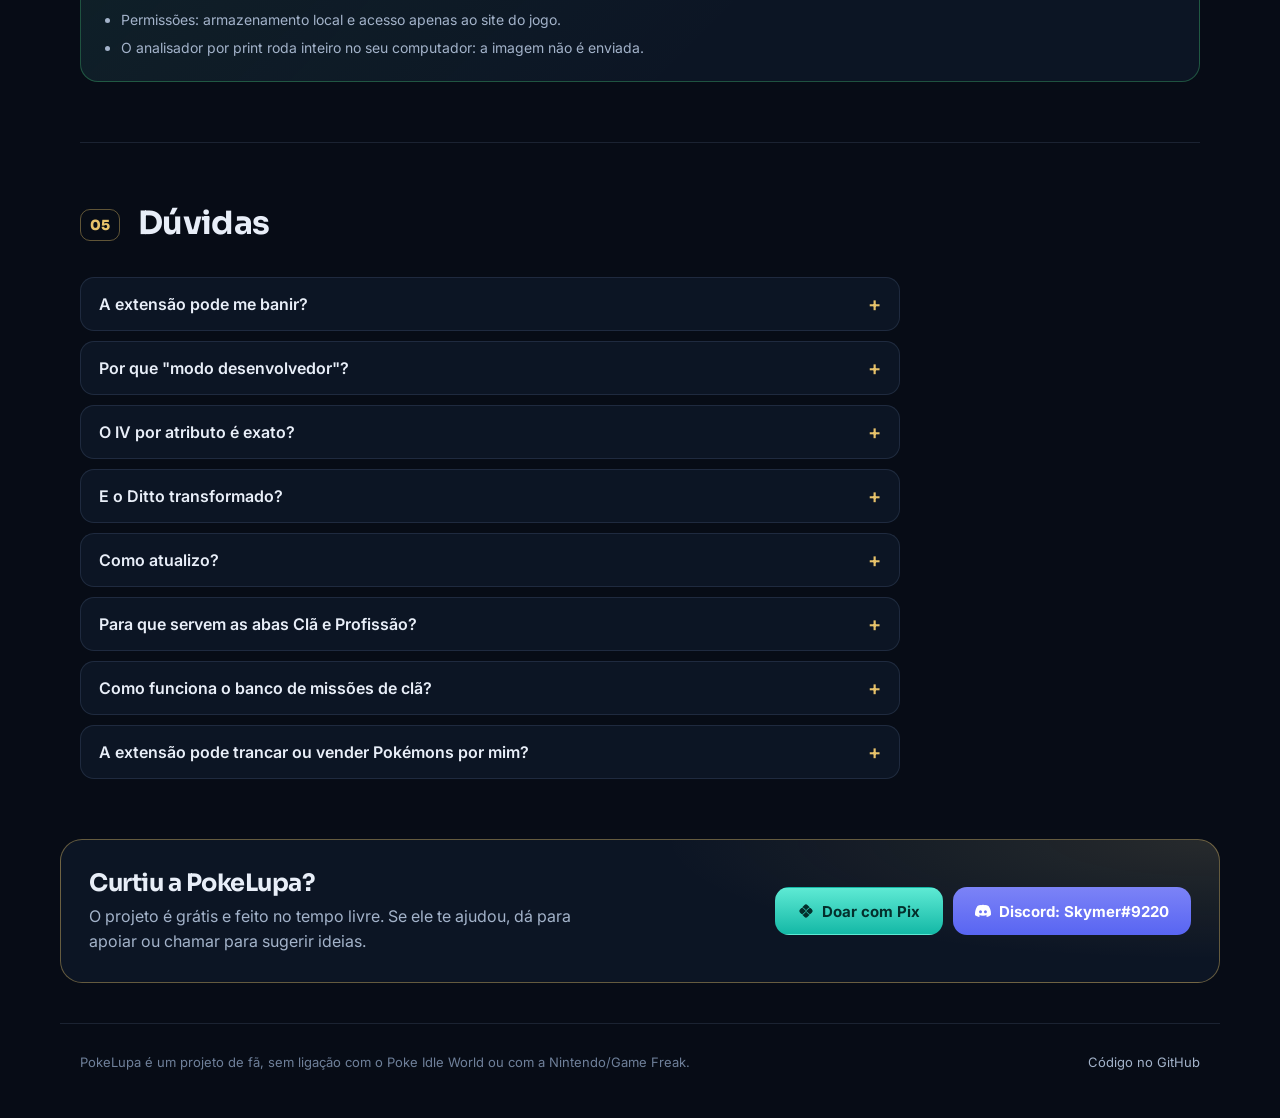
==== commit 17387a7f: "Travar automaticamente itens de clã e ingredientes de profissão Co-Authored-By: Claude Opus 5.5 <nor" ====
--- a/index.html
+++ b/index.html
@@ -288,7 +288,7 @@
         <details><summary>O IV por atributo é exato?</summary><p>A partir do nível ~50 quase sempre sai exato. Em níveis baixos os atributos são pequenos e vários IVs dão o mesmo número, então a PokeLupa mostra a faixa possível. O IV total que o jogo informa é usado para apertar essa faixa.</p></details>
         <details><summary>E o Ditto transformado?</summary><p>Os atributos dele não seguem a espécie base, então só o IV total e a qualidade entram na nota.</p></details>
         <details id="atualizar"><summary>Como atualizo?</summary><p>Quando sai versão nova, a PokeLupa avisa no painel e no ícone. Clique em <b>Atualizar agora</b>. Na primeira vez ela pede para você escolher a pasta <code>pokelupa</code> e permitir editar; depois disso, é um clique: ela baixa, troca os arquivos e recarrega sozinha. Se alguém apagar arquivos da pasta, a atualização coloca tudo de volta.</p></details>
-        <details><summary>Para que servem as abas Clã e Profissão?</summary><p>Elas marcam os itens que você não deve vender: os da missão de clã, os ingredientes das berries que você crafta e os itens que você marcou com 🔒. Esses itens saem do valor da mochila e aparecem com um aviso dourado na Loja do Mark. Itens com 🔒 nem deixam ser marcados para venda, e se você tentar vender algo reservado a PokeLupa pede confirmação antes.</p></details>
+        <details><summary>Para que servem as abas Clã e Profissão?</summary><p>Elas marcam os itens que você não deve vender: os da missão de clã, os ingredientes das berries que você crafta e os itens que você marcou com 🔒. Esses itens saem do valor da mochila e aparecem com um aviso dourado na Loja do Mark. Itens com 🔒 nem deixam ser marcados para venda (nem pelo "Selecionar tudo"), e se você tentar vender algo reservado a PokeLupa pede confirmação antes. Nas abas Clã e Profissão tem a chave <b>Travar automaticamente</b>: ligada, os itens do clã ou os ingredientes das berries ficam travados sozinhos, sem precisar marcar um por um.</p></details>
         <details><summary>Como funciona o banco de missões de clã?</summary><p>O jogo só mostra a missão do seu próximo rank. Quando a sua ainda não está no banco, a aba Clã mostra o botão "Enviar missão": ele abre uma página do GitHub já preenchida (só a missão, nada da sua conta). Um robô confere e adiciona, e em alguns minutos todo mundo vê os itens daquele rank.</p></details>
         <details><summary>A extensão pode trancar ou vender Pokémons por mim?</summary><p>Não, de propósito. Ela só lê e mostra. Trancar, vender e entregar são ações da sua conta e continuam sendo feitas por você no jogo. Na Loja do Mark ela mostra a nota de cada Pokémon ao lado do nome para ajudar a decidir.</p></details>
       </div>
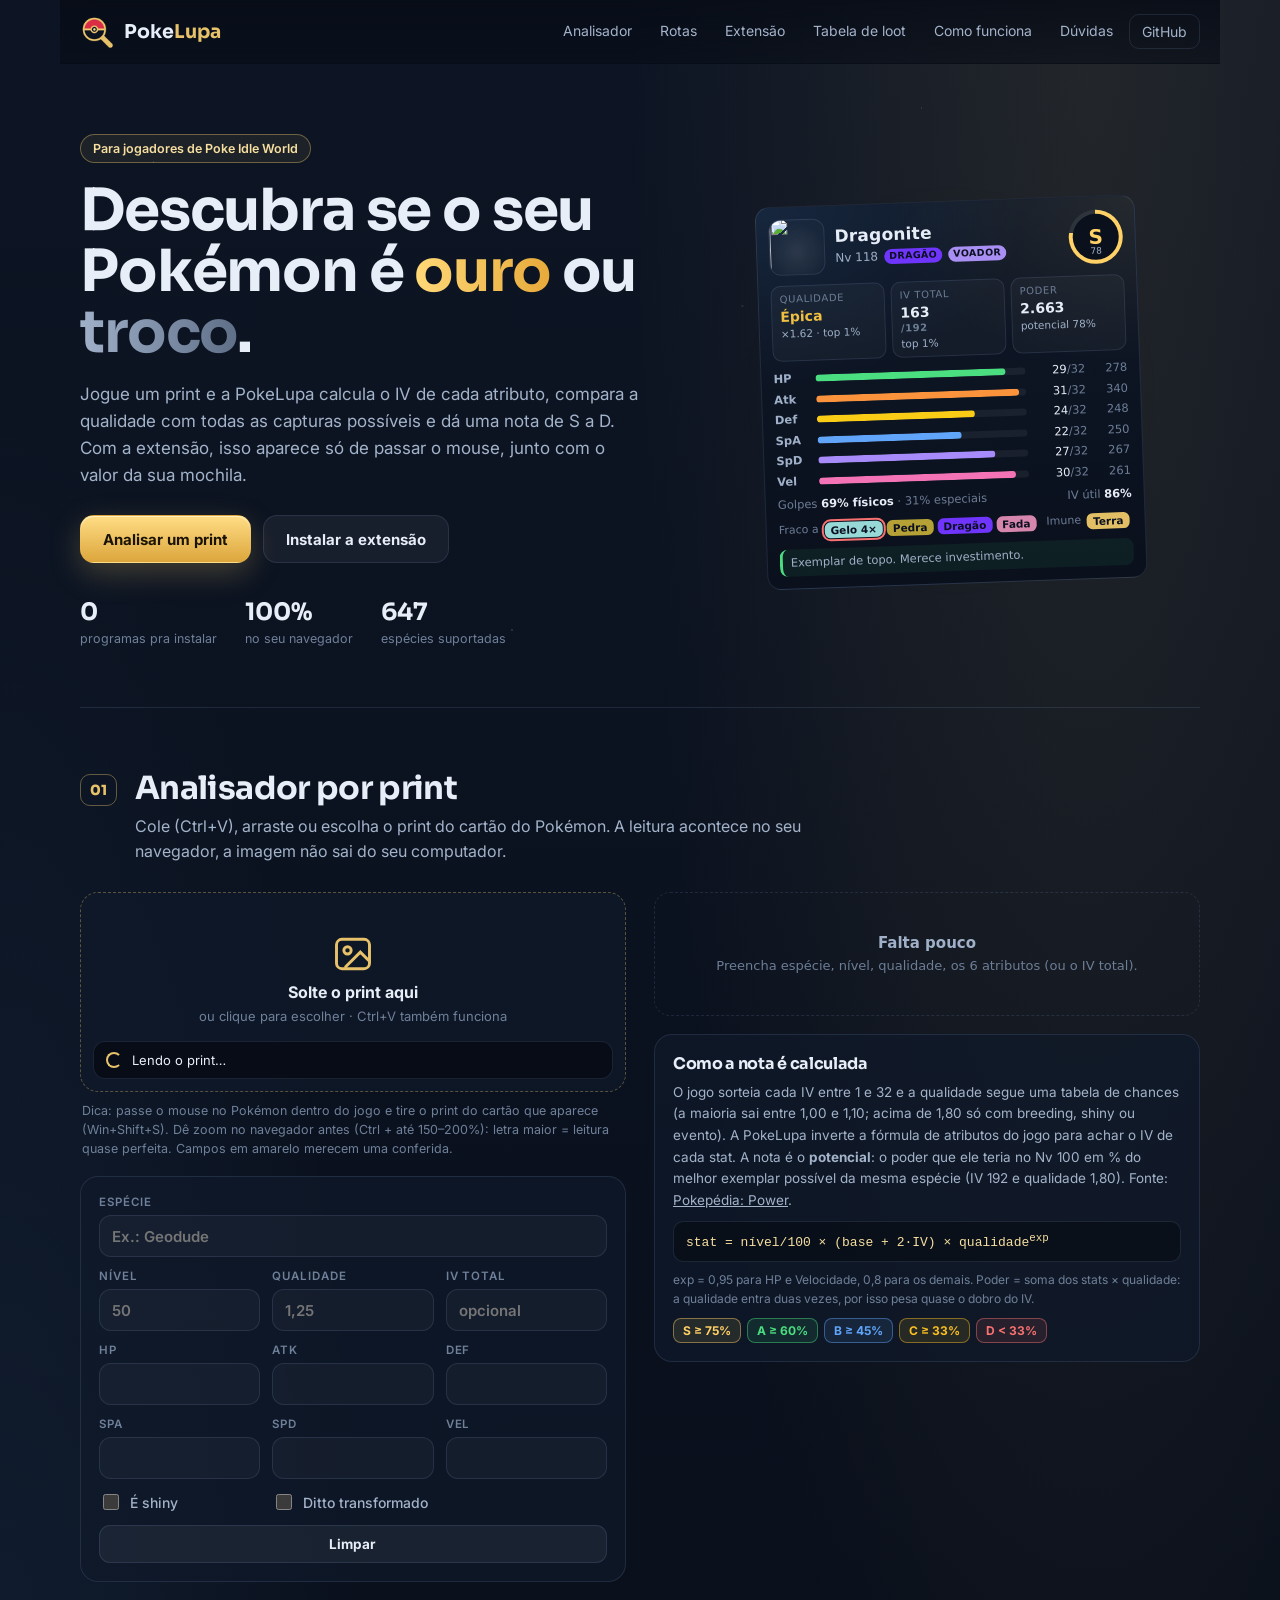
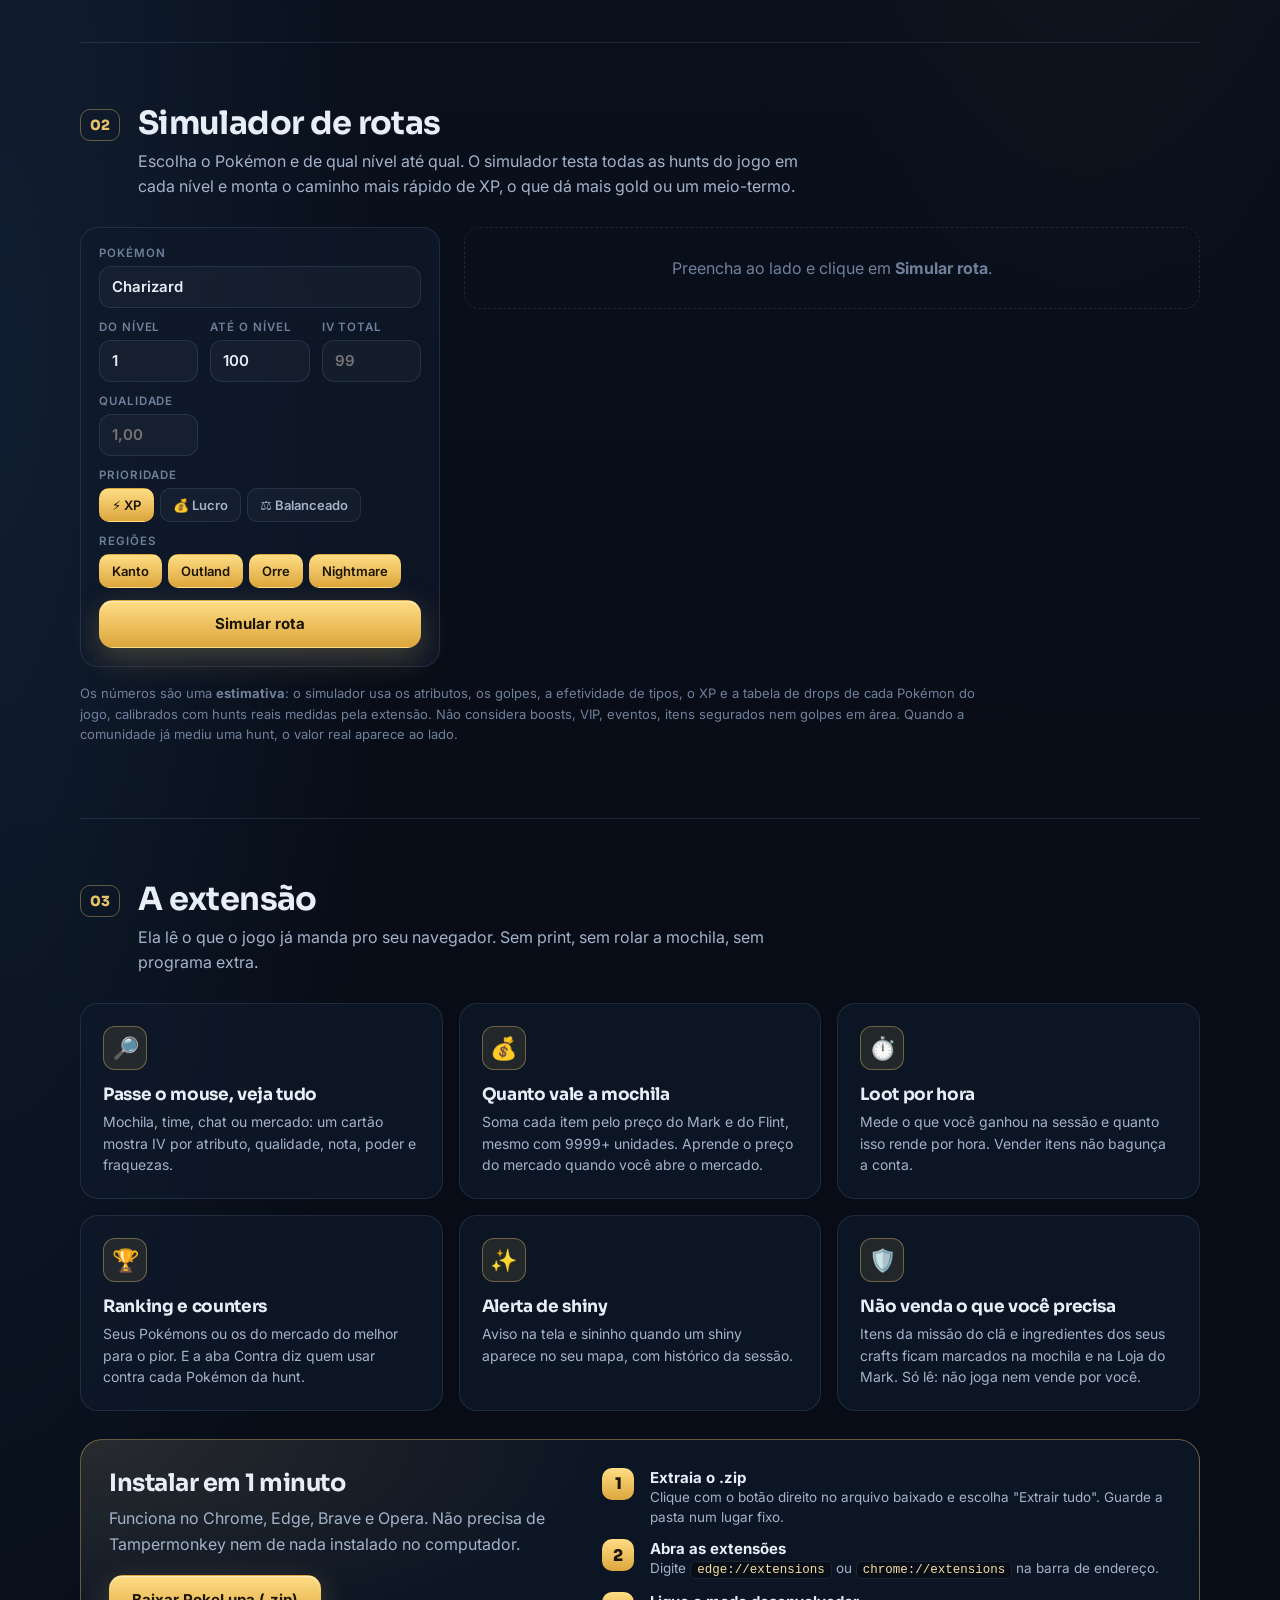
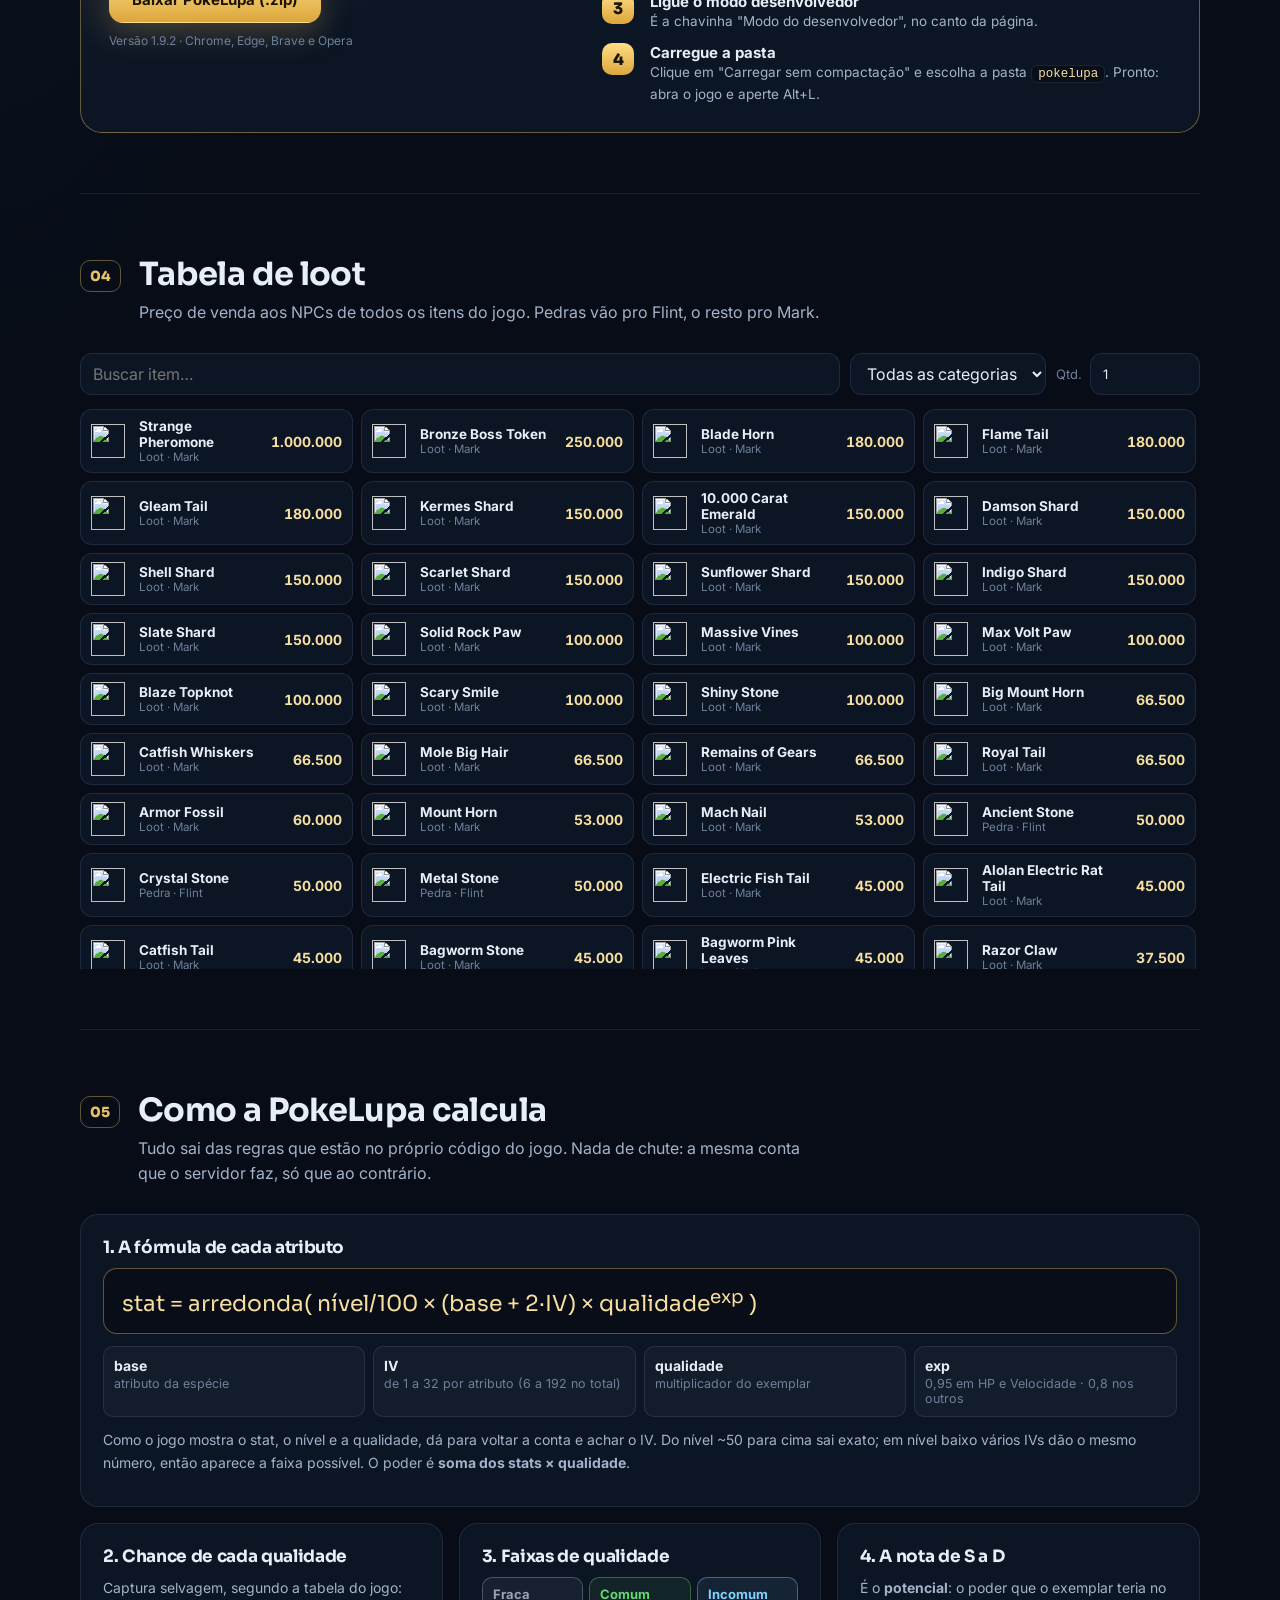
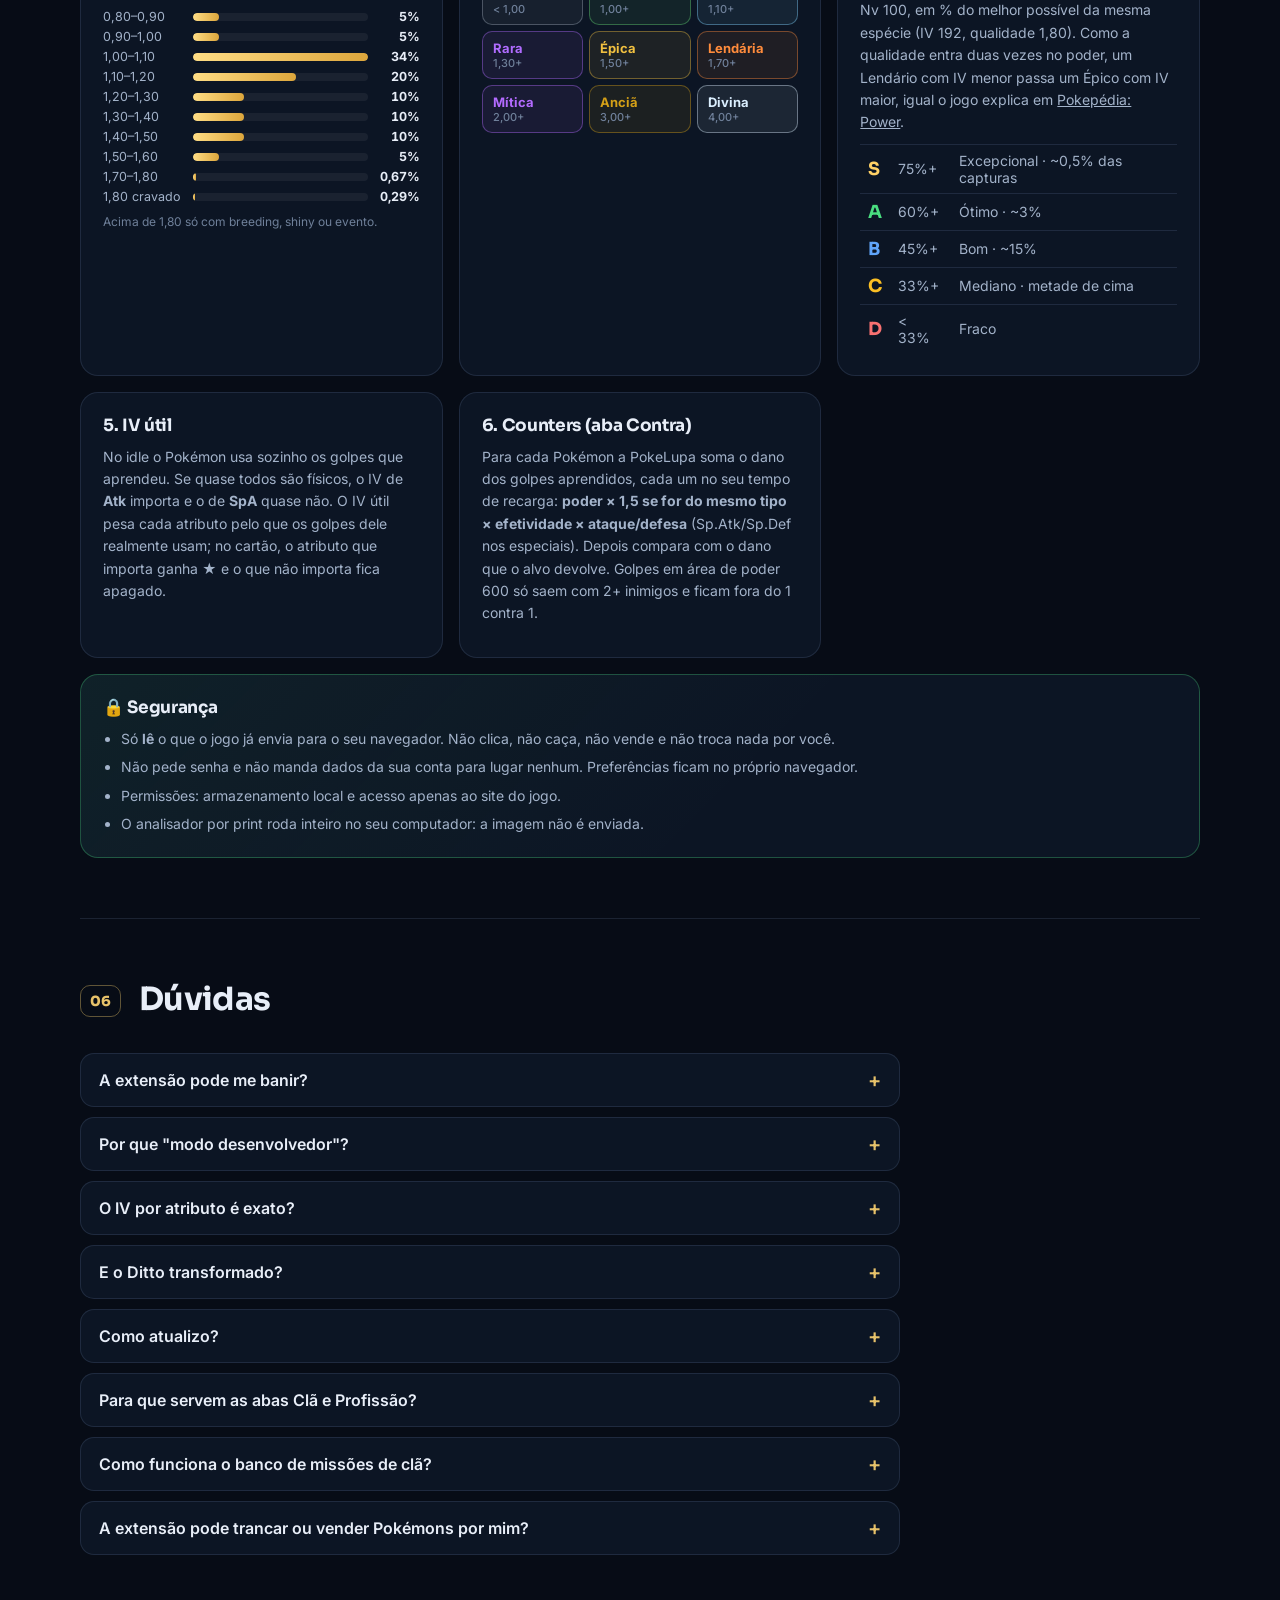
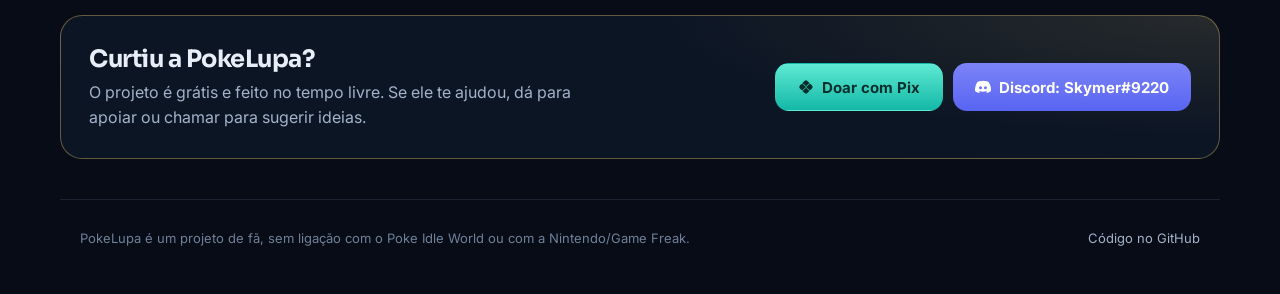
==== commit def1ae81: "Simulador de rotas no site, API da comunidade, região das hunts pelo mapa do jogo e calculadora de n" ====
--- a/index.html
+++ b/index.html
@@ -22,6 +22,7 @@
     </a>
     <nav>
       <a href="#analisador">Analisador</a>
+      <a href="#rotas">Rotas</a>
       <a href="#extensao">Extensão</a>
       <a href="#loot">Tabela de loot</a>
       <a href="#como-funciona">Como funciona</a>
@@ -97,6 +98,17 @@
 
         <div class="coluna resultado">
           <div id="cartaoResultado" class="hospede-cartao"></div>
+          <div class="melhores-hunts" id="melhoresHunts" hidden>
+            <div class="melhores-topo">
+              <h3>Melhores hunts para ele</h3>
+              <div class="seletor-modo" data-grupo="modoAnalise">
+                <button type="button" class="chip-site ativo" data-valor="xp">⚡ XP</button>
+                <button type="button" class="chip-site" data-valor="lucro">💰 Lucro</button>
+                <button type="button" class="chip-site" data-valor="balanceado">⚖️ Balanceado</button>
+              </div>
+            </div>
+            <div id="listaMelhoresHunts"></div>
+          </div>
           <div class="explicacao">
             <h3>Como a nota é calculada</h3>
             <p>O jogo sorteia cada IV entre 1 e 32 e a qualidade segue uma tabela de chances (a maioria sai entre 1,00 e 1,10; acima de 1,80 só com breeding, shiny ou evento). A PokeLupa inverte a fórmula de atributos do jogo para achar o IV de cada stat. A nota é o <b>potencial</b>: o poder que ele teria no Nv 100 em % do melhor exemplar possível da mesma espécie (IV 192 e qualidade 1,80). Fonte: <a href="https://poke.idleworld.online/pokepedia/systems/power" target="_blank" rel="noopener">Pokepédia: Power</a>.</p>
@@ -114,9 +126,50 @@
       </div>
     </section>
 
+    <section id="rotas" class="bloco">
+      <div class="bloco-titulo">
+        <span class="numero">02</span>
+        <div>
+          <h2>Simulador de rotas</h2>
+          <p>Escolha o Pokémon e de qual nível até qual. O simulador testa todas as hunts do jogo em cada nível e monta o caminho mais rápido de XP, o que dá mais gold ou um meio-termo.</p>
+        </div>
+      </div>
+
+      <div class="rotas">
+        <form class="formulario rotas-form" id="formRota" autocomplete="off">
+          <label class="largo">Pokémon
+            <input list="listaEspecies" name="especie" placeholder="Ex.: Charizard" value="Charizard">
+          </label>
+          <label>Do nível<input type="number" name="de" min="1" value="1"></label>
+          <label>Até o nível<input type="number" name="ate" min="2" value="100"></label>
+          <label>IV total<input type="number" name="ivTotal" min="6" max="192" placeholder="99"></label>
+          <label>Qualidade<input type="text" inputmode="decimal" name="qualidade" placeholder="1,00"></label>
+          <div class="largo seletor-modo" data-grupo="modo">
+            <span>Prioridade</span>
+            <button type="button" class="chip-site ativo" data-valor="xp">⚡ XP</button>
+            <button type="button" class="chip-site" data-valor="lucro">💰 Lucro</button>
+            <button type="button" class="chip-site" data-valor="balanceado">⚖️ Balanceado</button>
+          </div>
+          <div class="largo seletor-modo" data-grupo="areas">
+            <span>Regiões</span>
+            <button type="button" class="chip-site ativo" data-valor="kanto">Kanto</button>
+            <button type="button" class="chip-site ativo" data-valor="outland">Outland</button>
+            <button type="button" class="chip-site ativo" data-valor="orre">Orre</button>
+            <button type="button" class="chip-site ativo" data-valor="nightmare">Nightmare</button>
+          </div>
+          <button type="submit" class="botao ouro largo">Simular rota</button>
+        </form>
+
+        <div class="rotas-resultado" id="resultadoRota">
+          <div class="vazio-rota">Preencha ao lado e clique em <b>Simular rota</b>.</div>
+        </div>
+      </div>
+      <p class="aviso-estimativa">Os números são uma <b>estimativa</b>: o simulador usa os atributos, os golpes, a efetividade de tipos, o XP e a tabela de drops de cada Pokémon do jogo, calibrados com hunts reais medidas pela extensão. Não considera boosts, VIP, eventos, itens segurados nem golpes em área. Quando a comunidade já mediu uma hunt, o valor real aparece ao lado.</p>
+    </section>
+
     <section id="extensao" class="bloco">
       <div class="bloco-titulo">
-        <span class="numero">02</span>
+        <span class="numero">03</span>
         <div>
           <h2>A extensão</h2>
           <p>Ela lê o que o jogo já manda pro seu navegador. Sem print, sem rolar a mochila, sem programa extra.</p>
@@ -174,7 +227,7 @@
 
     <section id="loot" class="bloco">
       <div class="bloco-titulo">
-        <span class="numero">03</span>
+        <span class="numero">04</span>
         <div>
           <h2>Tabela de loot</h2>
           <p>Preço de venda aos NPCs de todos os itens do jogo. Pedras vão pro Flint, o resto pro Mark.</p>
@@ -190,7 +243,7 @@
 
     <section id="como-funciona" class="bloco">
       <div class="bloco-titulo">
-        <span class="numero">04</span>
+        <span class="numero">05</span>
         <div>
           <h2>Como a PokeLupa calcula</h2>
           <p>Tudo sai das regras que estão no próprio código do jogo. Nada de chute: a mesma conta que o servidor faz, só que ao contrário.</p>
@@ -279,7 +332,7 @@
 
     <section id="duvidas" class="bloco">
       <div class="bloco-titulo">
-        <span class="numero">05</span>
+        <span class="numero">06</span>
         <div><h2>Dúvidas</h2></div>
       </div>
       <div class="duvidas">
@@ -314,6 +367,7 @@
   <script src="extensao/nucleo/formulas.js"></script>
   <script src="extensao/nucleo/cartao.js"></script>
   <script src="extensao/conteudo/estilos.js"></script>
+  <script src="site/rotas.js"></script>
   <script src="site/app.js"></script>
 </body>
 </html>
--- a/site/estilo.css
+++ b/site/estilo.css
@@ -240,3 +240,35 @@
 @media (max-width: 600px) {
   .explicacoes { grid-template-columns: 1fr; }
 }
+
+.rotas { display: grid; grid-template-columns: 360px 1fr; gap: 24px; align-items: start; }
+.rotas-form { position: sticky; top: 84px; }
+.seletor-modo { display: flex; flex-wrap: wrap; gap: 6px; align-items: center; }
+.seletor-modo > span { font-size: 11.5px; font-weight: 600; text-transform: uppercase; letter-spacing: .08em; color: var(--texto-3); width: 100%; }
+.chip-site { height: 34px; padding: 0 12px; border-radius: 10px; border: 1px solid var(--borda); background: rgba(255, 255, 255, .03); color: var(--texto-2); font: inherit; font-size: 13px; font-weight: 600; cursor: pointer; }
+.chip-site.ativo { background: linear-gradient(180deg, #ffdd85, #dca63c); color: #1b1404; border-color: transparent; }
+.rotas-resultado { min-height: 200px; }
+.vazio-rota { padding: 30px 20px; text-align: center; color: var(--texto-3); border: 1px dashed var(--borda); border-radius: 16px; }
+.rota-resumo { display: grid; grid-template-columns: 1.4fr 1fr 1fr; gap: 10px; margin-bottom: 14px; }
+.rota-resumo div { padding: 14px; border-radius: 14px; border: 1px solid var(--borda-forte); background: rgba(231, 194, 106, .06); }
+.rota-resumo span { display: block; font-size: 11px; text-transform: uppercase; letter-spacing: .08em; color: var(--ouro); font-weight: 700; }
+.rota-resumo b { display: block; font-family: Sora, sans-serif; font-size: 19px; margin-top: 4px; }
+.rota-trechos { list-style: none; margin: 0; padding: 0; display: grid; gap: 8px; position: relative; }
+.rota-trechos li { display: grid; grid-template-columns: 90px 1fr auto; gap: 14px; align-items: center; padding: 12px 14px; border-radius: 14px; border: 1px solid var(--borda); background: var(--painel); }
+.rota-niveis { font-family: Sora, sans-serif; font-weight: 800; color: var(--ouro-2); }
+.rota-hunt b { font-size: 15px; margin-right: 6px; }
+.rota-hunt small, .hunt-sugerida small { display: block; color: var(--texto-3); font-size: 12px; margin-top: 2px; }
+.rota-numeros { display: grid; text-align: right; font-variant-numeric: tabular-nums; font-size: 13px; color: var(--texto-2); }
+.rota-numeros span:first-child { color: var(--texto); font-weight: 700; }
+.area { display: inline-block; font-size: 10.5px; font-weight: 800; text-transform: uppercase; letter-spacing: .06em; padding: 1px 7px; border-radius: 6px; color: #0b1020; vertical-align: 2px; }
+.area-kanto { background: #60a5fa; } .area-outland { background: #f97316; } .area-orre { background: #eab308; } .area-nightmare { background: #a855f7; }
+.medido { display: inline-block; margin-top: 4px; font-size: 11.5px; color: #4ade80; }
+.aviso-estimativa { margin-top: 16px; font-size: 13px; color: var(--texto-3); line-height: 1.6; max-width: 900px; }
+.melhores-hunts { padding: 16px; border-radius: 18px; border: 1px solid var(--borda-forte); background: var(--painel); }
+.melhores-hunts[hidden] { display: none; }
+.melhores-topo { display: flex; justify-content: space-between; align-items: center; gap: 10px; flex-wrap: wrap; margin-bottom: 10px; }
+.melhores-topo h3 { margin: 0; font-size: 16px; }
+.hunt-sugerida { display: grid; grid-template-columns: 28px 1fr auto; gap: 10px; align-items: center; padding: 9px 4px; border-top: 1px solid var(--borda); }
+.posicao-hunt { width: 26px; height: 26px; border-radius: 8px; display: grid; place-items: center; font-weight: 800; background: rgba(231, 194, 106, .12); color: var(--ouro-2); font-size: 13px; }
+@media (max-width: 920px) { .rotas { grid-template-columns: 1fr; } .rotas-form { position: static; } .rota-resumo { grid-template-columns: 1fr; } }
+@media (max-width: 600px) { .rota-trechos li { grid-template-columns: 1fr; } .rota-numeros { text-align: left; } }
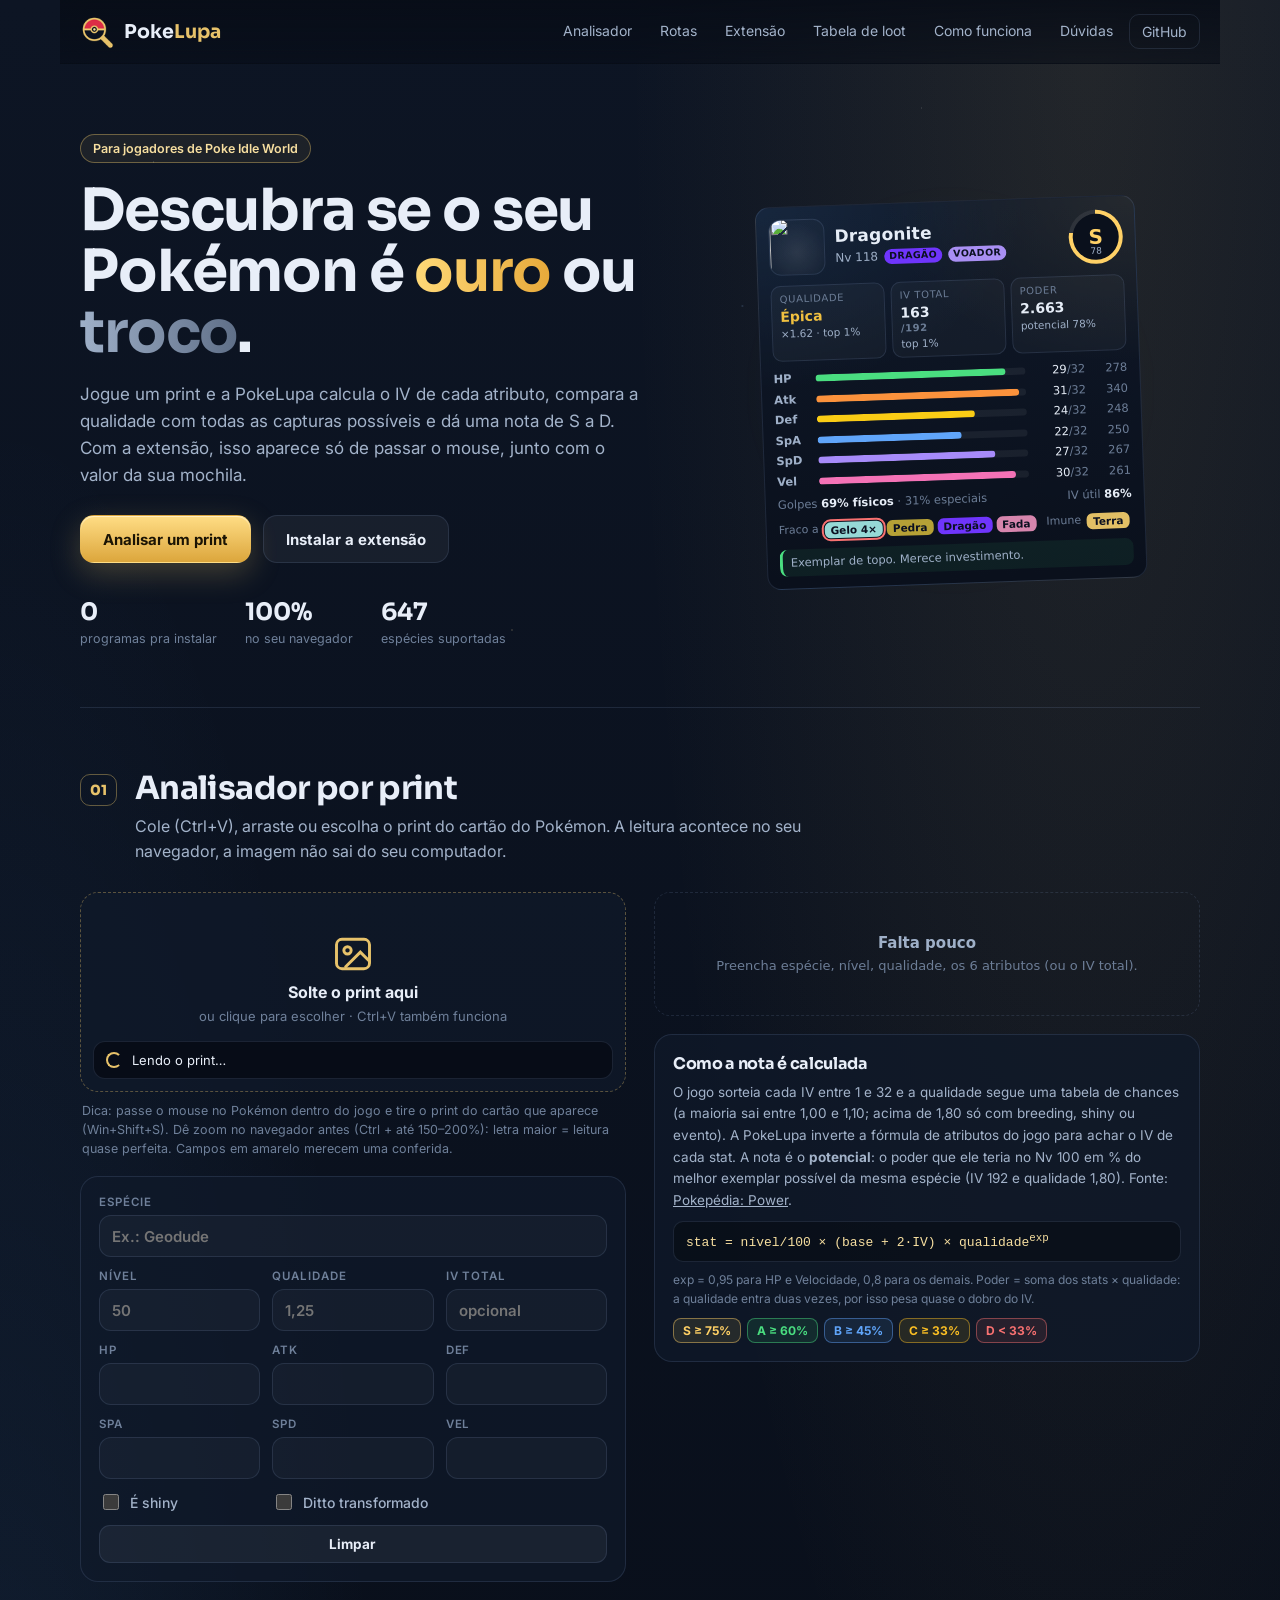
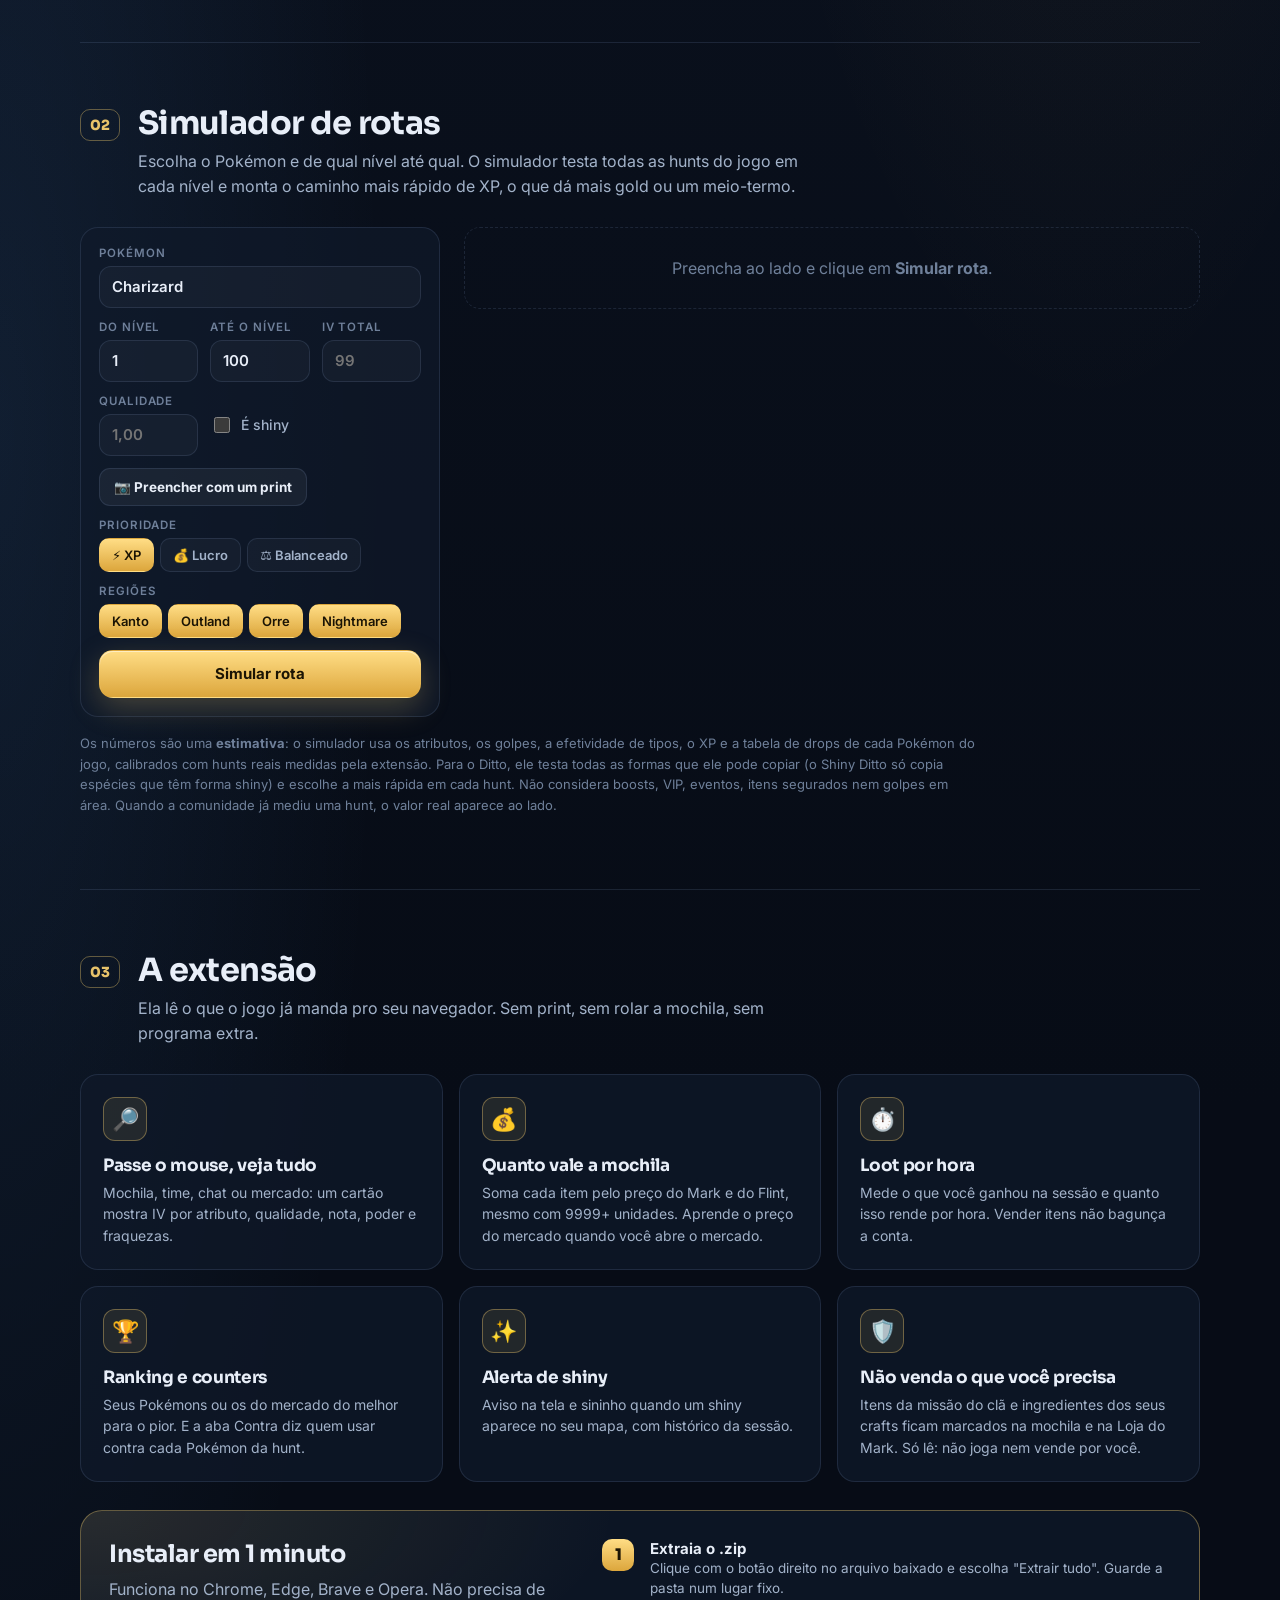
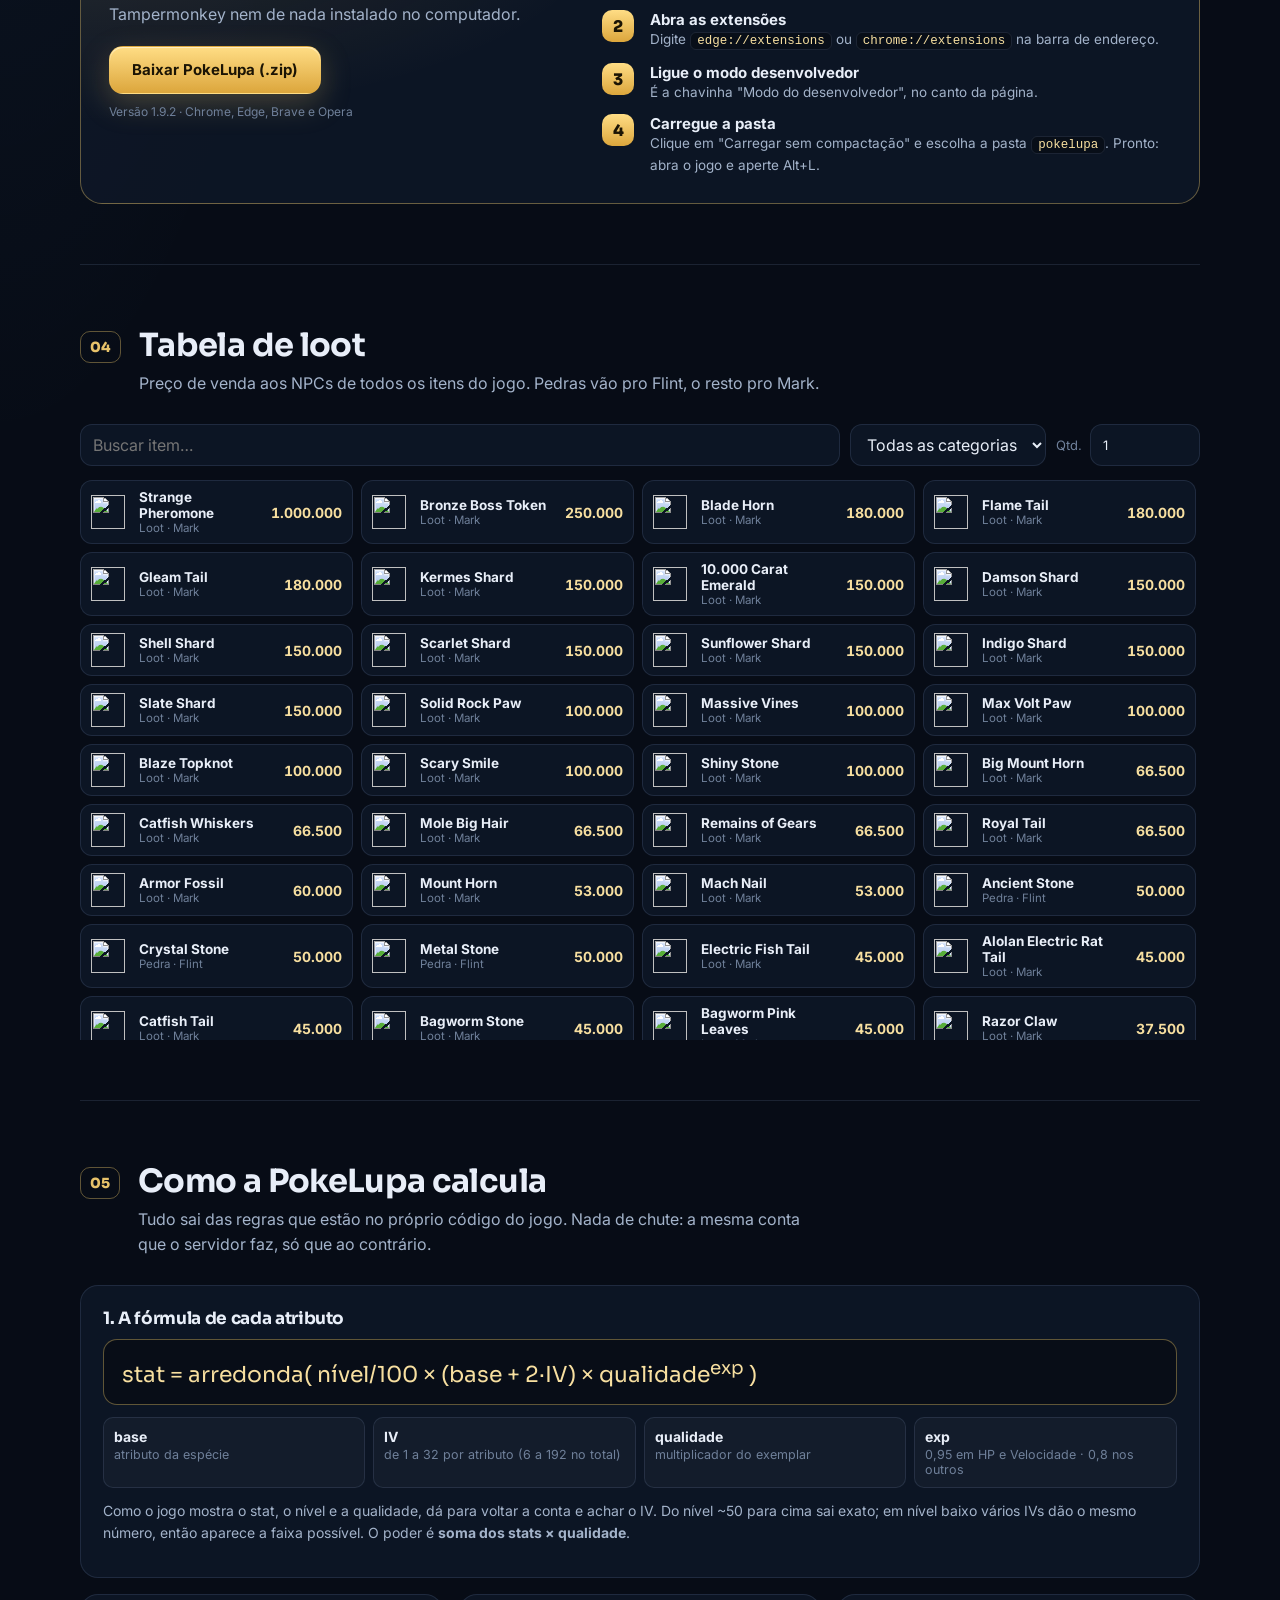
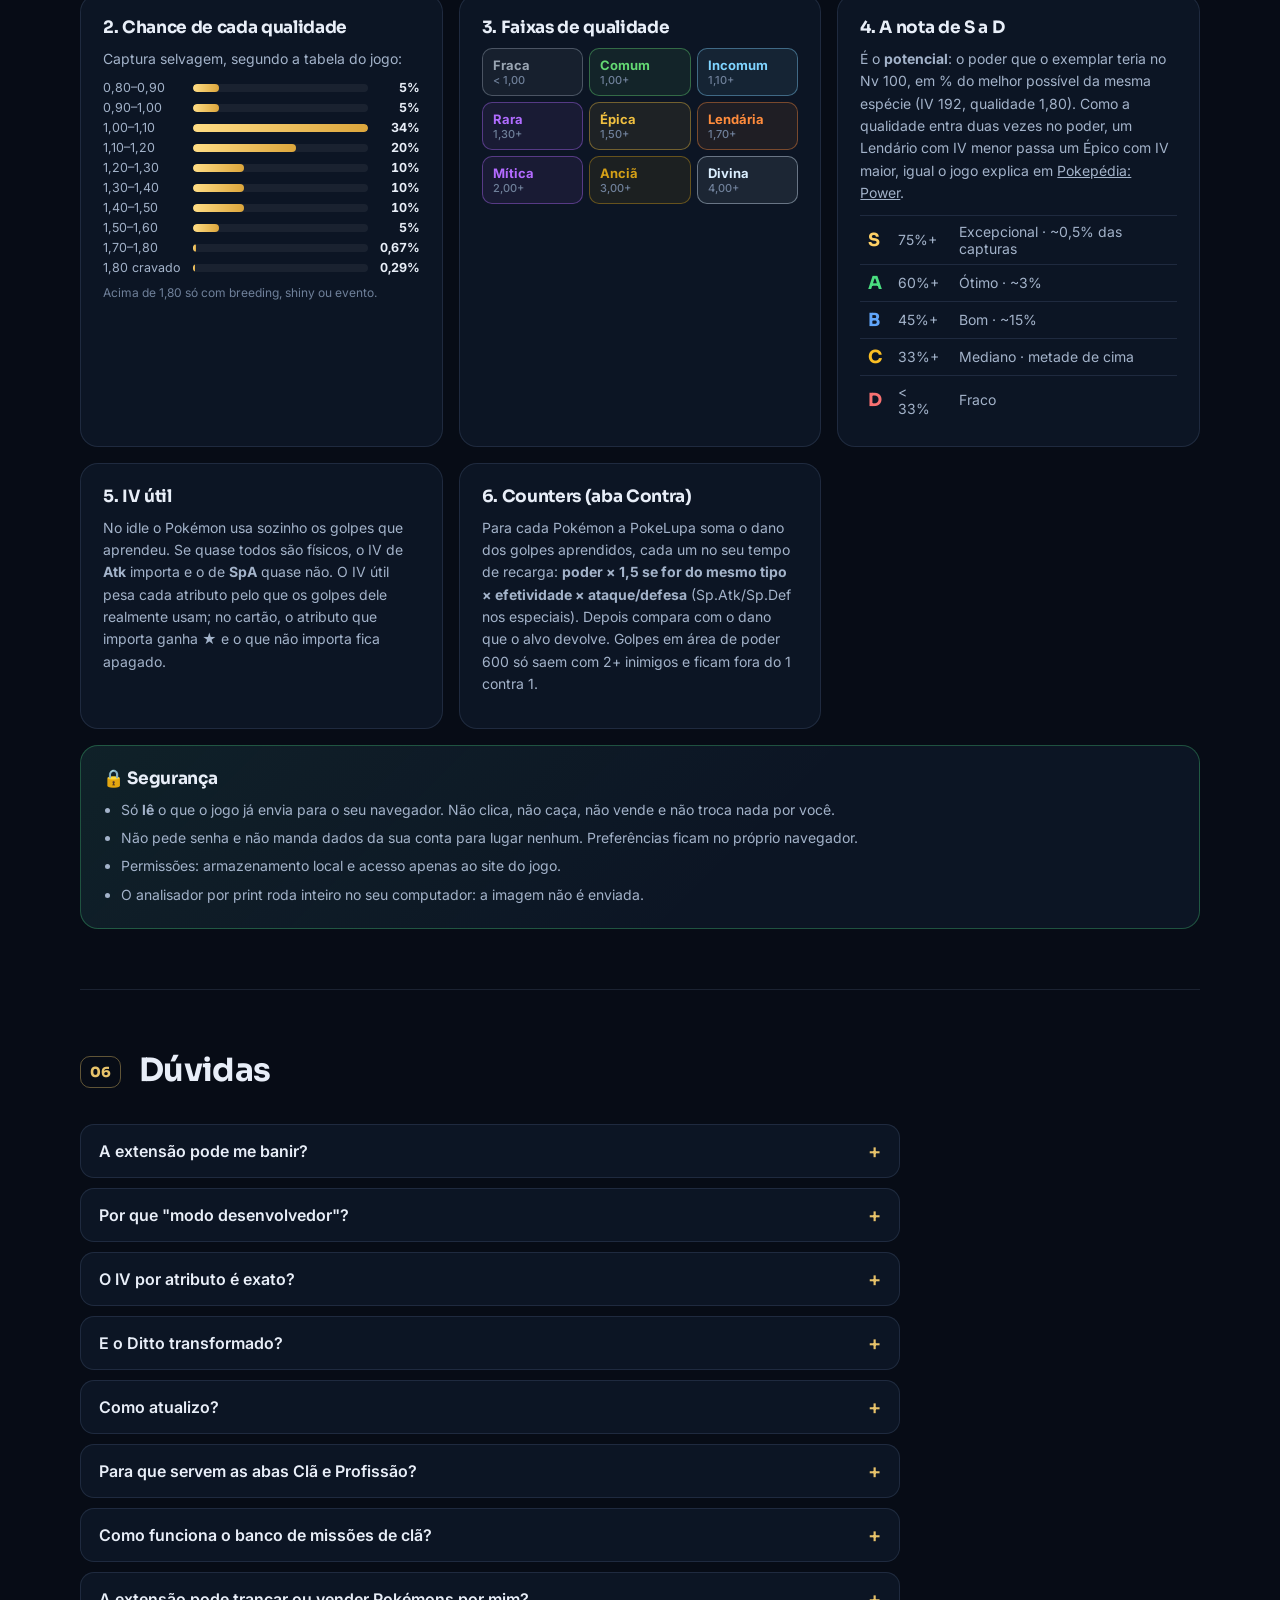
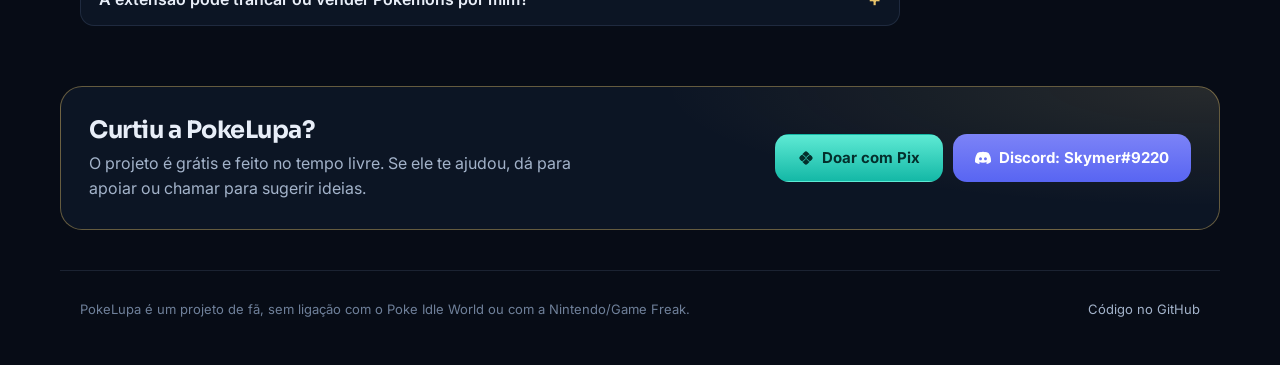
==== commit 5963101f: "Simulador de rotas aceita shiny, Ditto com a melhor transformação por hunt e preenchimento por print" ====
--- a/index.html
+++ b/index.html
@@ -144,6 +144,11 @@
           <label>Até o nível<input type="number" name="ate" min="2" value="100"></label>
           <label>IV total<input type="number" name="ivTotal" min="6" max="192" placeholder="99"></label>
           <label>Qualidade<input type="text" inputmode="decimal" name="qualidade" placeholder="1,00"></label>
+          <label class="caixa" title="Shinies podem ter qualidade acima de 1,80 e IV total acima de 159"><input type="checkbox" name="shiny"> É shiny</label>
+          <div class="largo linha-print">
+            <button type="button" class="botao vidro pequeno" id="rotaPorPrint">📷 Preencher com um print</button>
+            <button type="button" class="botao vidro pequeno" id="rotaDoAnalisador" hidden>Usar o do analisador</button>
+          </div>
           <div class="largo seletor-modo" data-grupo="modo">
             <span>Prioridade</span>
             <button type="button" class="chip-site ativo" data-valor="xp">⚡ XP</button>
@@ -164,7 +169,7 @@
           <div class="vazio-rota">Preencha ao lado e clique em <b>Simular rota</b>.</div>
         </div>
       </div>
-      <p class="aviso-estimativa">Os números são uma <b>estimativa</b>: o simulador usa os atributos, os golpes, a efetividade de tipos, o XP e a tabela de drops de cada Pokémon do jogo, calibrados com hunts reais medidas pela extensão. Não considera boosts, VIP, eventos, itens segurados nem golpes em área. Quando a comunidade já mediu uma hunt, o valor real aparece ao lado.</p>
+      <p class="aviso-estimativa">Os números são uma <b>estimativa</b>: o simulador usa os atributos, os golpes, a efetividade de tipos, o XP e a tabela de drops de cada Pokémon do jogo, calibrados com hunts reais medidas pela extensão. Para o Ditto, ele testa todas as formas que ele pode copiar (o Shiny Ditto só copia espécies que têm forma shiny) e escolhe a mais rápida em cada hunt. Não considera boosts, VIP, eventos, itens segurados nem golpes em área. Quando a comunidade já mediu uma hunt, o valor real aparece ao lado.</p>
     </section>
 
     <section id="extensao" class="bloco">
--- a/site/estilo.css
+++ b/site/estilo.css
@@ -248,6 +248,12 @@
 .chip-site { height: 34px; padding: 0 12px; border-radius: 10px; border: 1px solid var(--borda); background: rgba(255, 255, 255, .03); color: var(--texto-2); font: inherit; font-size: 13px; font-weight: 600; cursor: pointer; }
 .chip-site.ativo { background: linear-gradient(180deg, #ffdd85, #dca63c); color: #1b1404; border-color: transparent; }
 .rotas-resultado { min-height: 200px; }
+.linha-print { display: flex; gap: 6px; flex-wrap: wrap; }
+.linha-print [hidden] { display: none; }
+.forma-ditto { display: inline-flex; align-items: center; gap: 4px; margin-left: 2px; font-size: 12px; font-weight: 700; color: #f0abfc; }
+.forma-ditto img { width: 28px; height: 28px; image-rendering: pixelated; margin: -6px 0; }
+.top-ditto { margin-bottom: 14px; padding: 14px 16px; border-radius: 16px; border: 1px solid rgba(240, 171, 252, .35); background: rgba(240, 171, 252, .05); }
+.top-ditto h3 { margin: 0 0 6px; font-size: 15px; }
 .vazio-rota { padding: 30px 20px; text-align: center; color: var(--texto-3); border: 1px dashed var(--borda); border-radius: 16px; }
 .rota-resumo { display: grid; grid-template-columns: 1.4fr 1fr 1fr; gap: 10px; margin-bottom: 14px; }
 .rota-resumo div { padding: 14px; border-radius: 14px; border: 1px solid var(--borda-forte); background: rgba(231, 194, 106, .06); }
